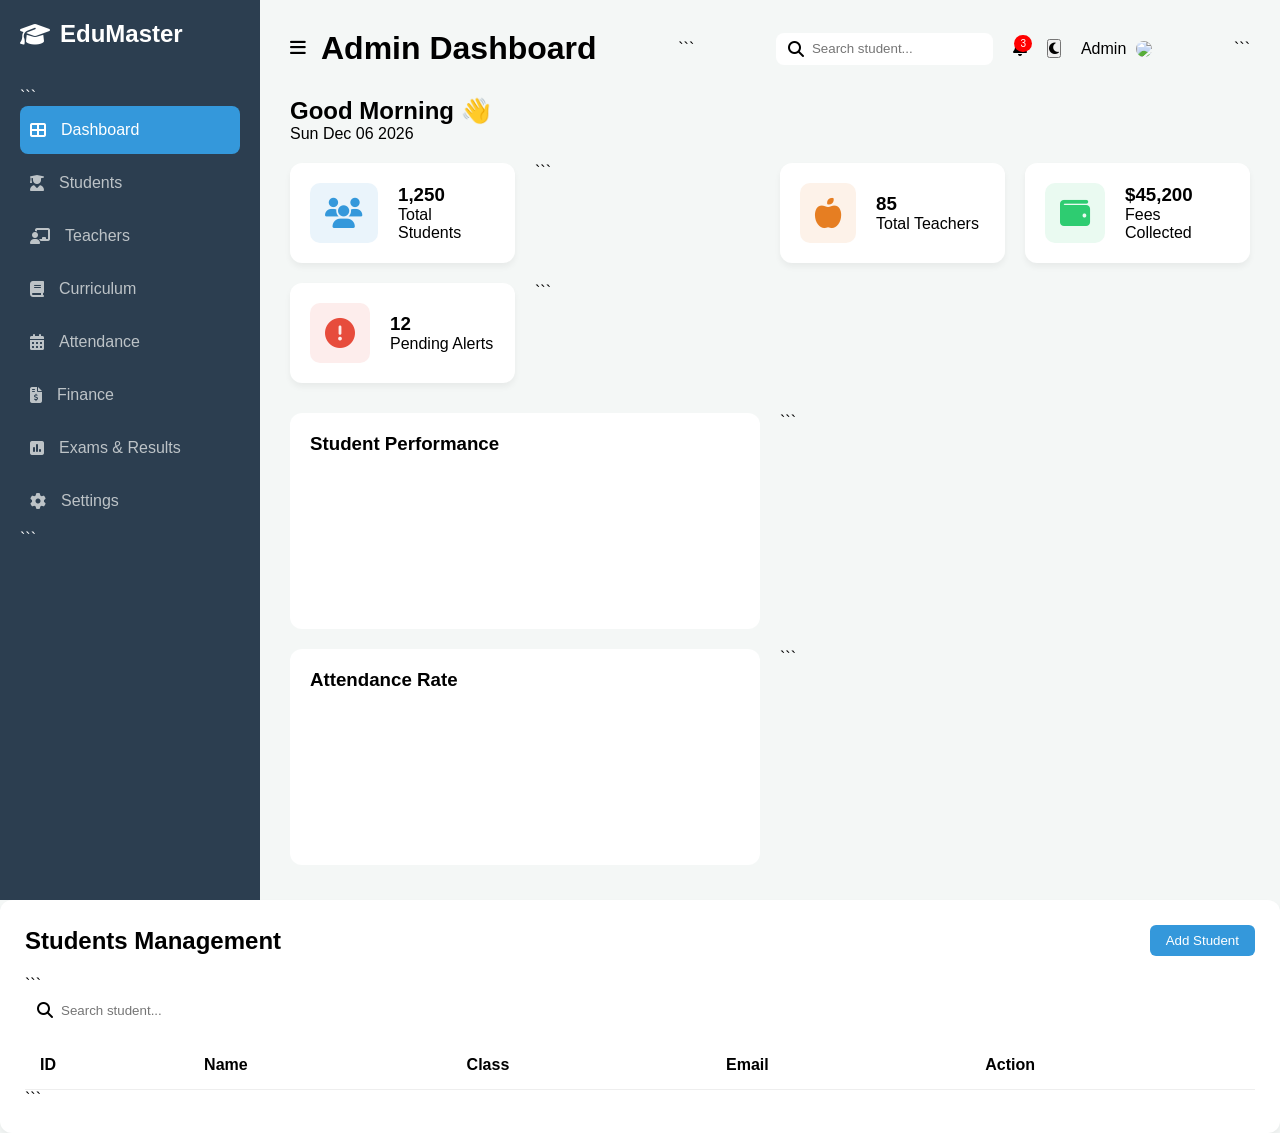
==== INDEX.html @ 6acc80f1 "start" ====
<!doctype html>
<html lang="en">
  <head>
    <meta charset="UTF-8" />
    <meta name="viewport" content="width=device-width, initial-scale=1.0" />
    <title>EduMaster | School Management System</title>
    <link rel="stylesheet" href="style.css" />
    <script src="/script.js" defer></script>
    <link
      rel="stylesheet"
      href="https://cdnjs.cloudflare.com/ajax/libs/font-awesome/6.4.0/css/all.min.css"
    />
  </head>
  <body>
    <!doctype html>

    <html lang="en">
      <head>
        <meta charset="UTF-8" />
        <meta name="viewport" content="width=device-width, initial-scale=1.0" />
        <title>EduMaster | School Management System</title>
        <link rel="stylesheet" href="style.css" />
        <link
          rel="stylesheet"
          href="https://cdnjs.cloudflare.com/ajax/libs/font-awesome/6.4.0/css/all.min.css"
        />
      </head>

      <body>
        <div class="container">
          <nav class="sidebar" id="sidebar">
            <div class="logo">
              <i class="fas fa-graduation-cap"></i>
              <span>EduMaster</span>
            </div>

            ```
            <ul>
              <li class="active">
                <a href="#"><i class="fas fa-th-large"></i> Dashboard</a>
              </li>
              <li>
                <a href="#"><i class="fas fa-user-graduate"></i> Students</a>
              </li>
              <li>
                <a href="#"
                  ><i class="fas fa-chalkboard-teacher"></i> Teachers</a
                >
              </li>
              <li>
                <a href="#"><i class="fas fa-book"></i> Curriculum</a>
              </li>
              <li>
                <a href="#"><i class="fas fa-calendar-alt"></i> Attendance</a>
              </li>
              <li>
                <a href="#"
                  ><i class="fas fa-file-invoice-dollar"></i> Finance</a
                >
              </li>
              <li>
                <a href="#"><i class="fas fa-poll"></i> Exams & Results</a>
              </li>
              <li>
                <a href="#"><i class="fas fa-cog"></i> Settings</a>
              </li>
            </ul>
            ```
          </nav>

          <main class="main-content">
            <header>
              <div class="header-left">
                <button id="menuToggle"><i class="fas fa-bars"></i></button>
                <h1>Admin Dashboard</h1>
              </div>

              ```
              <div class="header-right">
                <div class="search-box">
                  <i class="fas fa-search"></i>
                  <input type="text" placeholder="Search student..." />
                </div>

                <div class="notification">
                  <i class="fas fa-bell"></i>
                  <span class="badge">3</span>
                </div>

                <button id="darkToggle"><i class="fas fa-moon"></i></button>

                <div class="user-profile">
                  <span>Admin</span>
                  <img src="https://via.placeholder.com/40" />
                </div>
              </div>
              ```
            </header>

            <section class="welcome">
              <h2 id="greeting">Good Morning 👋</h2>
              <p id="todayDate"></p>
            </section>

            <section class="stats-grid">
              <div class="card">
                <i class="fas fa-users blue"></i>
                <div>
                  <h3>1,250</h3>
                  <p>Total Students</p>
                </div>
              </div>

              ```
              <div class="card">
                <i class="fas fa-apple-alt orange"></i>
                <div>
                  <h3>85</h3>
                  <p>Total Teachers</p>
                </div>
              </div>

              <div class="card">
                <i class="fas fa-wallet green"></i>
                <div>
                  <h3>$45,200</h3>
                  <p>Fees Collected</p>
                </div>
              </div>

              <div class="card">
                <i class="fas fa-exclamation-circle red"></i>
                <div>
                  <h3>12</h3>
                  <p>Pending Alerts</p>
                </div>
              </div>
              ```
            </section>

            <section class="charts">
              <div class="chart-card">
                <h3>Student Performance</h3>
                <canvas id="performanceChart"></canvas>
              </div>

              ```
              <div class="chart-card">
                <h3>Attendance Rate</h3>
                <canvas id="attendanceChart"></canvas>
              </div>
              ```
            </section>
          </main>
        </div>
        <section class="content-card">
          <div class="card-header">
            <h2>Students Management</h2>
            <button class="btn-primary" onclick="openStudentForm()">
              Add Student
            </button>
          </div>

          ```
          <div class="search-box" style="margin-bottom: 15px">
            <i class="fas fa-search"></i>
            <input
              type="text"
              id="studentSearch"
              placeholder="Search student..."
              onkeyup="searchStudents()"
            />
          </div>

          <table>
            <thead>
              <tr>
                <th>ID</th>
                <th>Name</th>
                <th>Class</th>
                <th>Email</th>
                <th>Action</th>
              </tr>
            </thead>
            <tbody id="studentTable"></tbody>
          </table>
          ```
        </section>

        <!-- Student Modal -->

        <div class="modal" id="studentModal">
          <div class="modal-content">
            <h3>Add Student</h3>

            ```
            <input type="text" id="studentName" placeholder="Full Name" />
            <input type="text" id="studentClass" placeholder="Class" />
            <input type="email" id="studentEmail" placeholder="Email" />

            <button class="btn-primary" onclick="saveStudent()">Save</button>
            <button onclick="closeStudentForm()">Cancel</button>
          </div>
          ```
        </div>

        <script src="https://cdn.jsdelivr.net/npm/chart.js"></script>

        <script src="script.js"></script>
      </body>
    </html>
  </body>
</html>
---- style.css ----
:root {
  --primary: #2c3e50;
  --accent: #3498db;
  --bg-light: #f4f7f6;
  --white: #ffffff;
  --text-dark: #333;
  --success: #2ecc71;
  --warning: #f1c40f;
}

* {
  margin: 0;
  padding: 0;
  box-sizing: border-box;
  font-family: "Segoe UI", Tahoma, Geneva, Verdana, sans-serif;
}

body {
  background-color: var(--bg-light);
}

.container {
  display: grid;
  grid-template-columns: 260px 1fr;
  min-height: 100vh;
}

/* Sidebar Styling */
.sidebar {
  background-color: var(--primary);
  color: var(--white);
  padding: 20px;
}

.logo {
  font-size: 24px;
  font-weight: bold;
  display: flex;
  align-items: center;
  gap: 10px;
  margin-bottom: 40px;
}

.sidebar ul {
  list-style: none;
}

.sidebar ul li {
  padding: 15px 10px;
  border-radius: 8px;
  margin-bottom: 5px;
  transition: 0.3s;
}

.sidebar ul li a {
  color: #bdc3c7;
  text-decoration: none;
  display: flex;
  align-items: center;
  gap: 15px;
}

.sidebar ul li:hover,
.sidebar ul li.active {
  background-color: var(--accent);
}

.sidebar ul li:hover a,
.sidebar ul li.active a {
  color: white;
}

/* Main Content Styling */
.main-content {
  padding: 30px;
}

header {
  display: flex;
  justify-content: space-between;
  align-items: center;
  margin-bottom: 30px;
}

.user-profile {
  display: flex;
  align-items: center;
  gap: 10px;
}

.user-profile img {
  border-radius: 50%;
}

/* Stats Cards */
.stats-grid {
  display: grid;
  grid-template-columns: repeat(auto-fit, minmax(200px, 1fr));
  gap: 20px;
  margin-bottom: 30px;
}

.card {
  background: var(--white);
  padding: 20px;
  border-radius: 12px;
  display: flex;
  align-items: center;
  gap: 20px;
  box-shadow: 0 4px 6px rgba(0, 0, 0, 0.05);
}

.card i {
  font-size: 30px;
  padding: 15px;
  border-radius: 10px;
}

.blue {
  color: #3498db;
  background: #eaf4fb;
}
.orange {
  color: #e67e22;
  background: #fdf2e9;
}
.green {
  color: #2ecc71;
  background: #eafaf1;
}
.red {
  color: #e74c3c;
  background: #fdedec;
}

/* Table Styling */
.content-card {
  background: var(--white);
  padding: 25px;
  border-radius: 12px;
  box-shadow: 0 4px 6px rgba(0, 0, 0, 0.05);
}

.card-header {
  display: flex;
  justify-content: space-between;
  align-items: center;
  margin-bottom: 20px;
}

table {
  width: 100%;
  border-collapse: collapse;
}

table th,
table td {
  padding: 15px;
  text-align: left;
  border-bottom: 1px solid #eee;
}

.status {
  padding: 5px 12px;
  border-radius: 20px;
  font-size: 12px;
}

.active {
  background: #eafaf1;
  color: #2ecc71;
}
.pending {
  background: #fef9e7;
  color: #f1c40f;
}

.btn-primary {
  background: var(--accent);
  color: white;
  border: none;
  padding: 8px 16px;
  border-radius: 6px;
  cursor: pointer;
}
.header-left {
  display: flex;
  align-items: center;
  gap: 15px;
}

.header-right {
  display: flex;
  align-items: center;
  gap: 20px;
}

.search-box {
  background: white;
  padding: 8px 12px;
  border-radius: 8px;
  display: flex;
  align-items: center;
  gap: 8px;
}

.search-box input {
  border: none;
  outline: none;
}

.notification {
  position: relative;
  cursor: pointer;
}

.badge {
  position: absolute;
  top: -5px;
  right: -5px;
  background: red;
  color: white;
  font-size: 10px;
  padding: 3px 6px;
  border-radius: 50%;
}

.welcome {
  margin-bottom: 20px;
}

.charts {
  display: grid;
  grid-template-columns: 1fr 1fr;
  gap: 20px;
}

.chart-card {
  background: white;
  padding: 20px;
  border-radius: 12px;
}

.dark {
  background: #1e1e1e;
  color: white;
}

.dark .card,
.dark .chart-card,
.dark .search-box {
  background: #2a2a2a;
  color: white;
}

#menuToggle {
  background: none;
  border: none;
  font-size: 18px;
  cursor: pointer;
}

.sidebar.collapsed {
  width: 80px;
}

.sidebar.collapsed span {
  display: none;
}
.modal {
  position: fixed;
  top: 0;
  left: 0;
  width: 100%;
  height: 100%;
  background: rgba(0, 0, 0, 0.5);
  display: none;
  justify-content: center;
  align-items: center;
}

.modal-content {
  background: white;
  padding: 20px;
  border-radius: 10px;
  width: 300px;
  display: flex;
  flex-direction: column;
  gap: 10px;
}

.modal-content input {
  padding: 10px;
  border: 1px solid #ddd;
  border-radius: 6px;
}
---- style.css ----
:root {
  --primary: #2c3e50;
  --accent: #3498db;
  --bg-light: #f4f7f6;
  --white: #ffffff;
  --text-dark: #333;
  --success: #2ecc71;
  --warning: #f1c40f;
}

* {
  margin: 0;
  padding: 0;
  box-sizing: border-box;
  font-family: "Segoe UI", Tahoma, Geneva, Verdana, sans-serif;
}

body {
  background-color: var(--bg-light);
}

.container {
  display: grid;
  grid-template-columns: 260px 1fr;
  min-height: 100vh;
}

/* Sidebar Styling */
.sidebar {
  background-color: var(--primary);
  color: var(--white);
  padding: 20px;
}

.logo {
  font-size: 24px;
  font-weight: bold;
  display: flex;
  align-items: center;
  gap: 10px;
  margin-bottom: 40px;
}

.sidebar ul {
  list-style: none;
}

.sidebar ul li {
  padding: 15px 10px;
  border-radius: 8px;
  margin-bottom: 5px;
  transition: 0.3s;
}

.sidebar ul li a {
  color: #bdc3c7;
  text-decoration: none;
  display: flex;
  align-items: center;
  gap: 15px;
}

.sidebar ul li:hover,
.sidebar ul li.active {
  background-color: var(--accent);
}

.sidebar ul li:hover a,
.sidebar ul li.active a {
  color: white;
}

/* Main Content Styling */
.main-content {
  padding: 30px;
}

header {
  display: flex;
  justify-content: space-between;
  align-items: center;
  margin-bottom: 30px;
}

.user-profile {
  display: flex;
  align-items: center;
  gap: 10px;
}

.user-profile img {
  border-radius: 50%;
}

/* Stats Cards */
.stats-grid {
  display: grid;
  grid-template-columns: repeat(auto-fit, minmax(200px, 1fr));
  gap: 20px;
  margin-bottom: 30px;
}

.card {
  background: var(--white);
  padding: 20px;
  border-radius: 12px;
  display: flex;
  align-items: center;
  gap: 20px;
  box-shadow: 0 4px 6px rgba(0, 0, 0, 0.05);
}

.card i {
  font-size: 30px;
  padding: 15px;
  border-radius: 10px;
}

.blue {
  color: #3498db;
  background: #eaf4fb;
}
.orange {
  color: #e67e22;
  background: #fdf2e9;
}
.green {
  color: #2ecc71;
  background: #eafaf1;
}
.red {
  color: #e74c3c;
  background: #fdedec;
}

/* Table Styling */
.content-card {
  background: var(--white);
  padding: 25px;
  border-radius: 12px;
  box-shadow: 0 4px 6px rgba(0, 0, 0, 0.05);
}

.card-header {
  display: flex;
  justify-content: space-between;
  align-items: center;
  margin-bottom: 20px;
}

table {
  width: 100%;
  border-collapse: collapse;
}

table th,
table td {
  padding: 15px;
  text-align: left;
  border-bottom: 1px solid #eee;
}

.status {
  padding: 5px 12px;
  border-radius: 20px;
  font-size: 12px;
}

.active {
  background: #eafaf1;
  color: #2ecc71;
}
.pending {
  background: #fef9e7;
  color: #f1c40f;
}

.btn-primary {
  background: var(--accent);
  color: white;
  border: none;
  padding: 8px 16px;
  border-radius: 6px;
  cursor: pointer;
}
.header-left {
  display: flex;
  align-items: center;
  gap: 15px;
}

.header-right {
  display: flex;
  align-items: center;
  gap: 20px;
}

.search-box {
  background: white;
  padding: 8px 12px;
  border-radius: 8px;
  display: flex;
  align-items: center;
  gap: 8px;
}

.search-box input {
  border: none;
  outline: none;
}

.notification {
  position: relative;
  cursor: pointer;
}

.badge {
  position: absolute;
  top: -5px;
  right: -5px;
  background: red;
  color: white;
  font-size: 10px;
  padding: 3px 6px;
  border-radius: 50%;
}

.welcome {
  margin-bottom: 20px;
}

.charts {
  display: grid;
  grid-template-columns: 1fr 1fr;
  gap: 20px;
}

.chart-card {
  background: white;
  padding: 20px;
  border-radius: 12px;
}

.dark {
  background: #1e1e1e;
  color: white;
}

.dark .card,
.dark .chart-card,
.dark .search-box {
  background: #2a2a2a;
  color: white;
}

#menuToggle {
  background: none;
  border: none;
  font-size: 18px;
  cursor: pointer;
}

.sidebar.collapsed {
  width: 80px;
}

.sidebar.collapsed span {
  display: none;
}
.modal {
  position: fixed;
  top: 0;
  left: 0;
  width: 100%;
  height: 100%;
  background: rgba(0, 0, 0, 0.5);
  display: none;
  justify-content: center;
  align-items: center;
}

.modal-content {
  background: white;
  padding: 20px;
  border-radius: 10px;
  width: 300px;
  display: flex;
  flex-direction: column;
  gap: 10px;
}

.modal-content input {
  padding: 10px;
  border: 1px solid #ddd;
  border-radius: 6px;
}
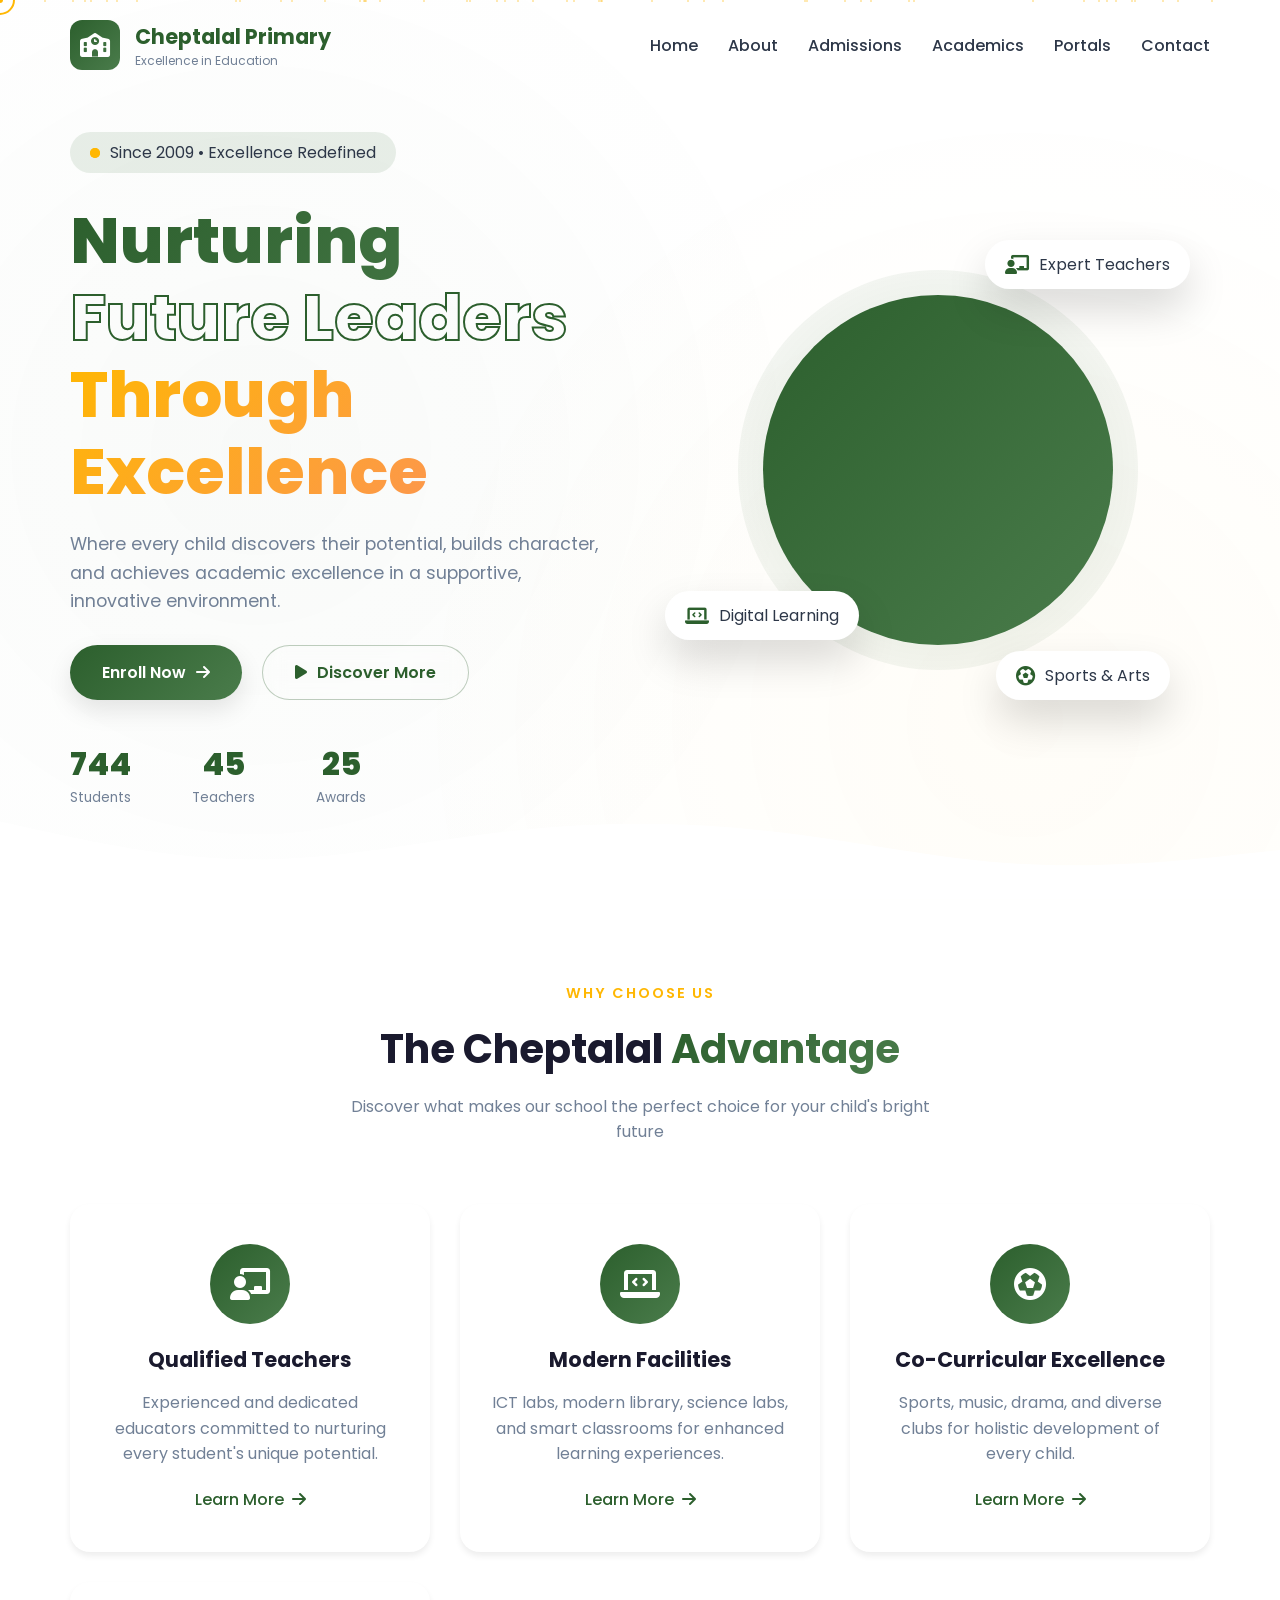
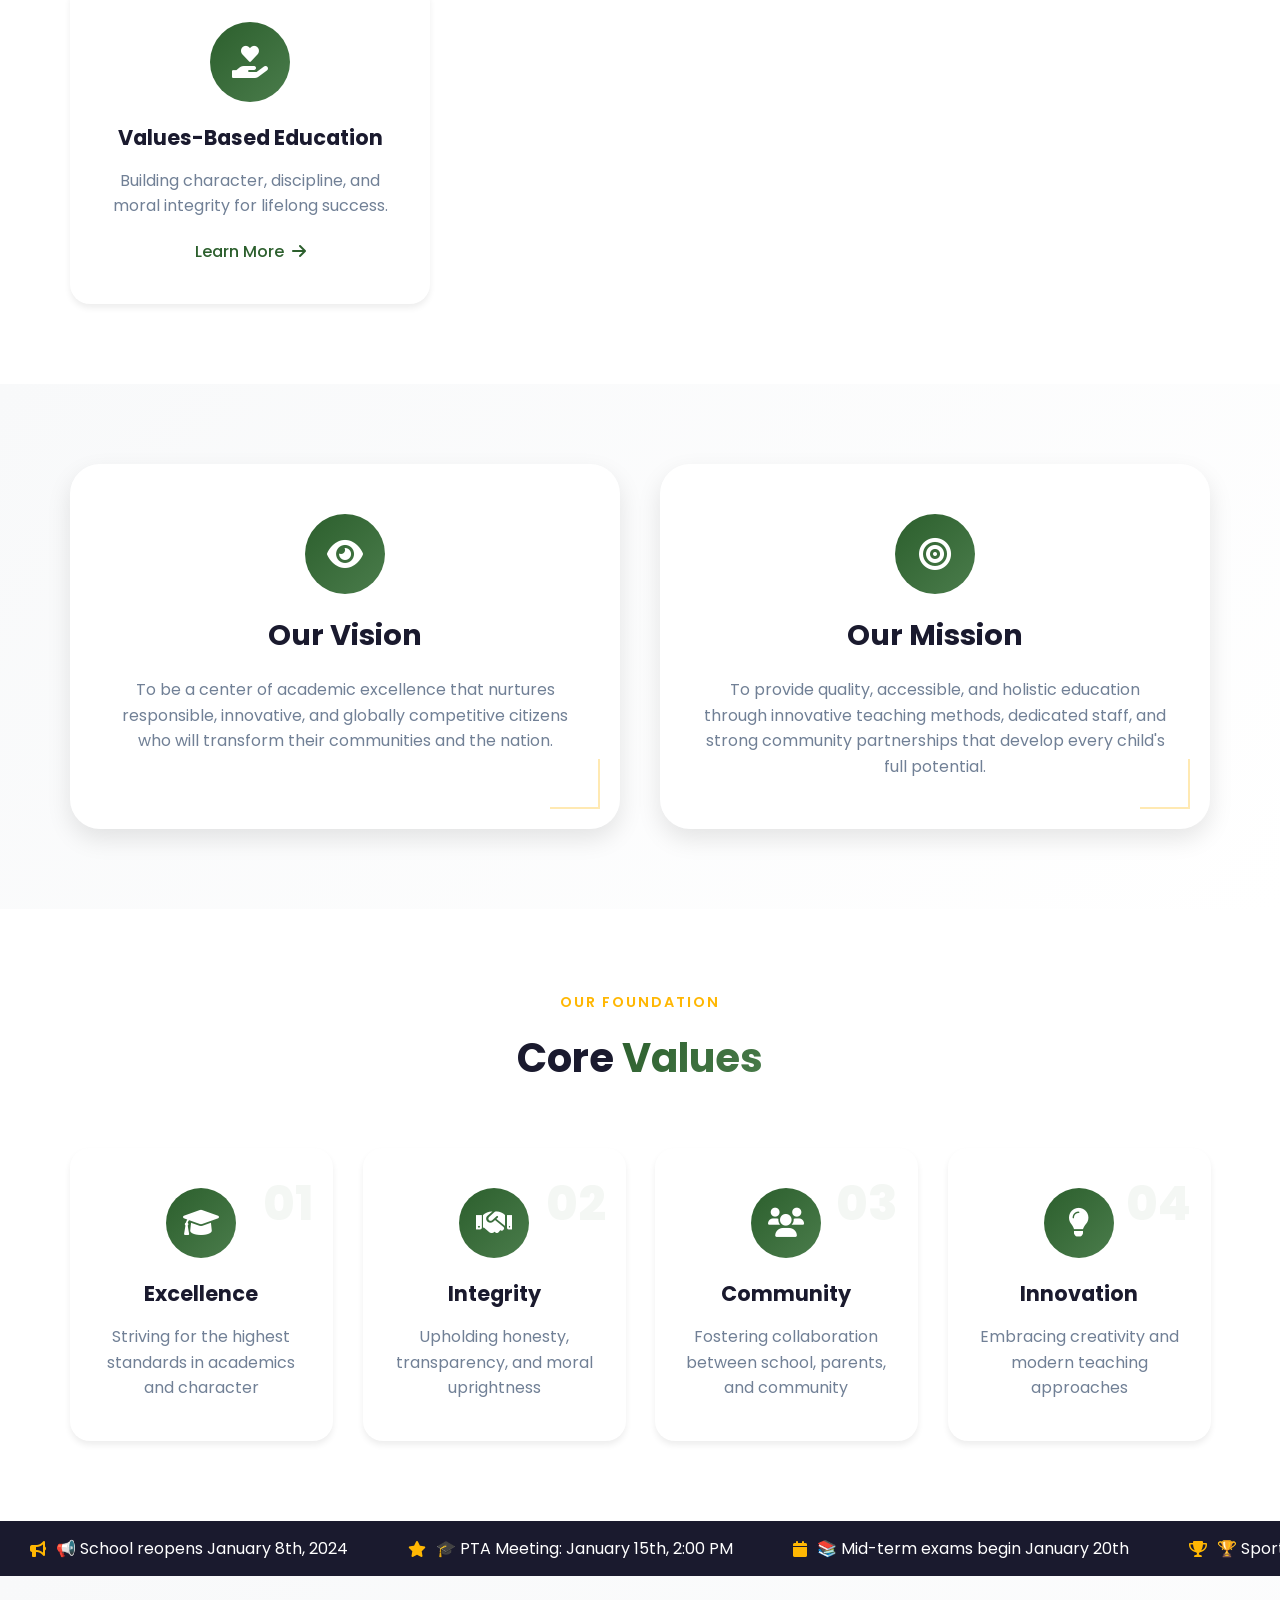
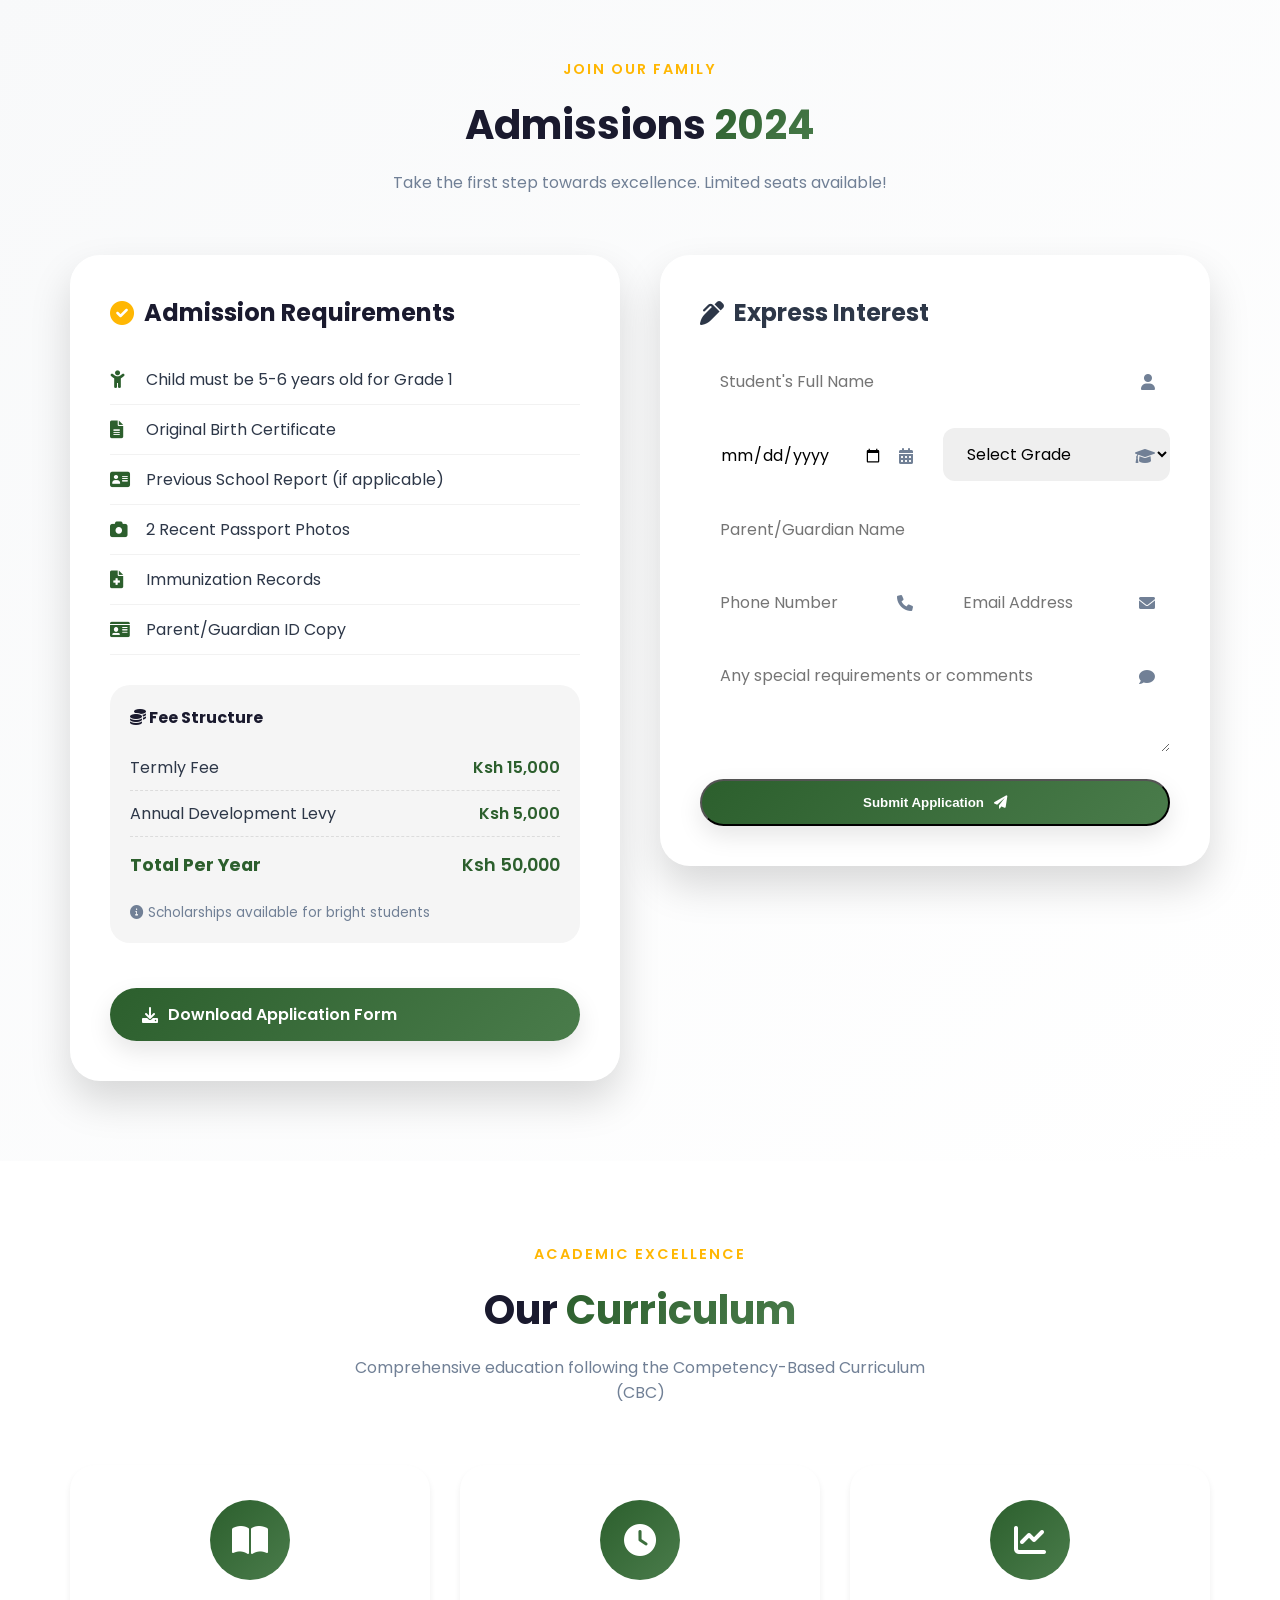
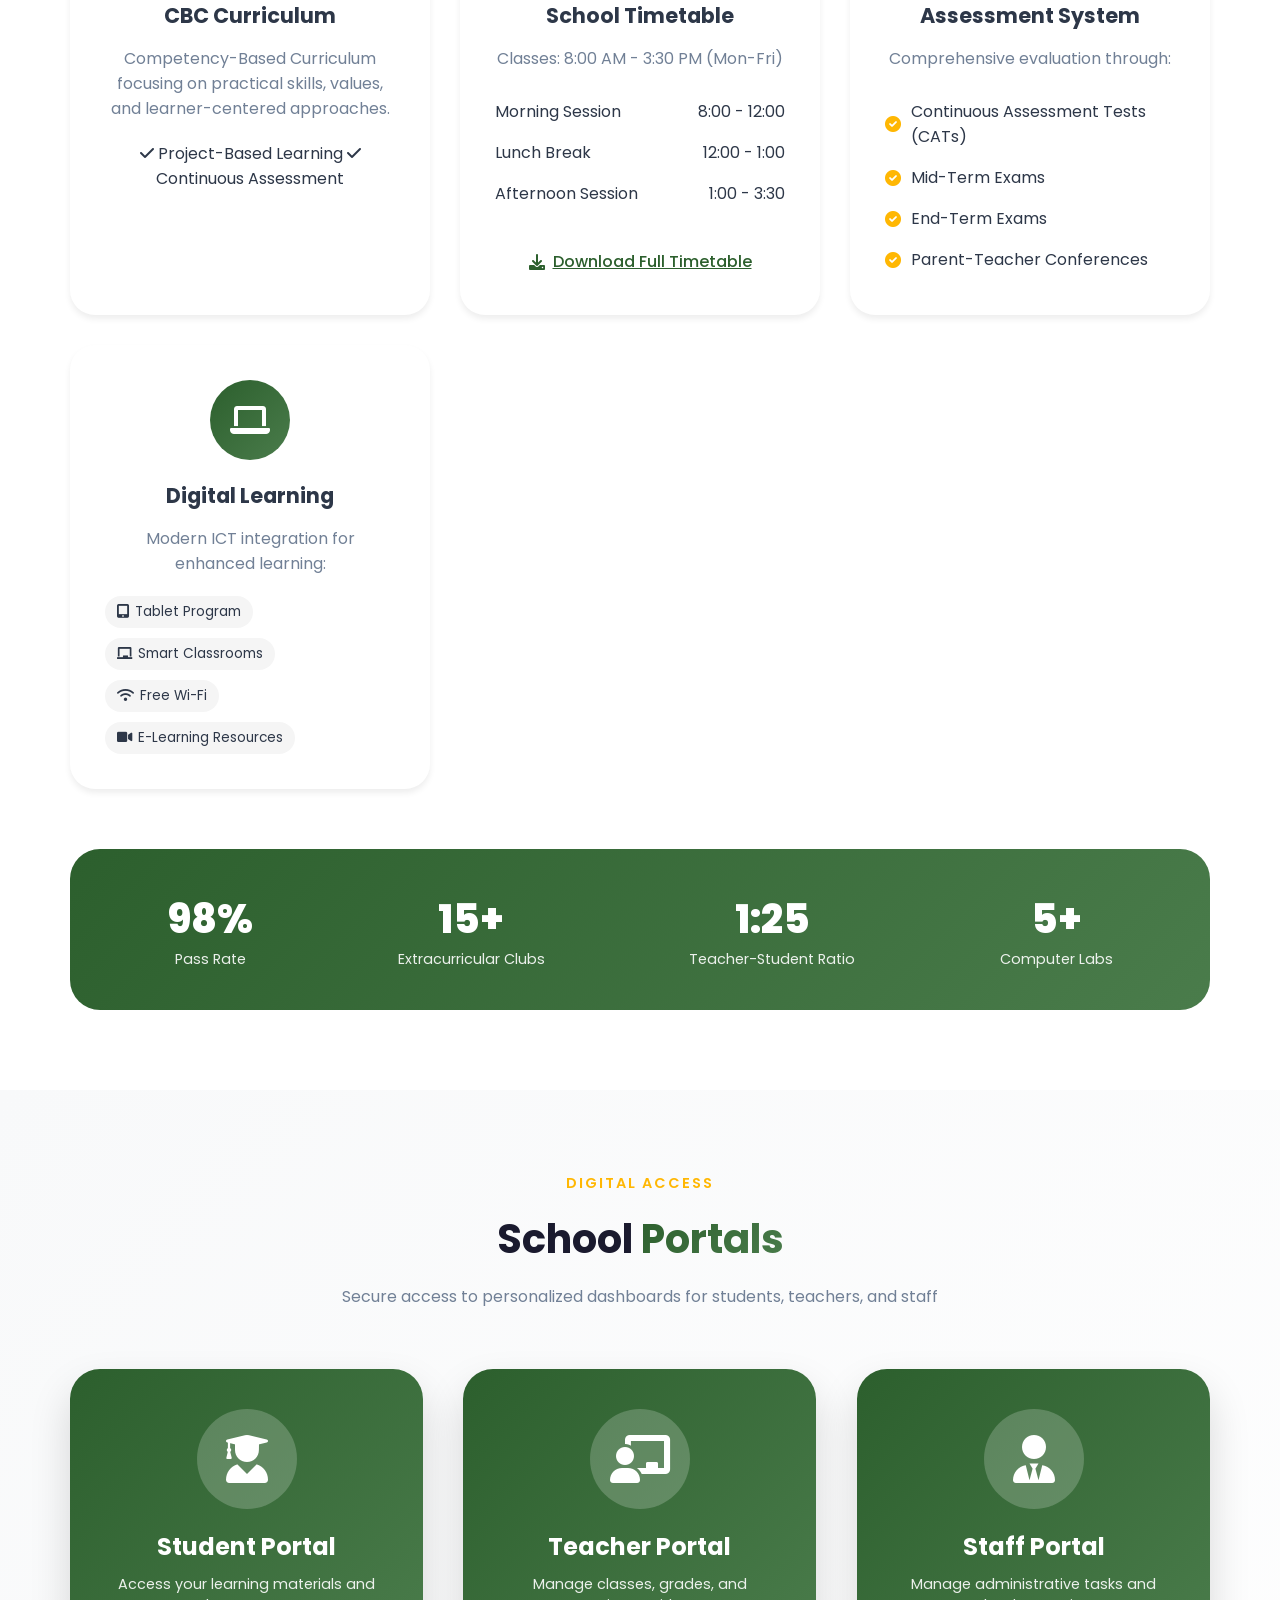
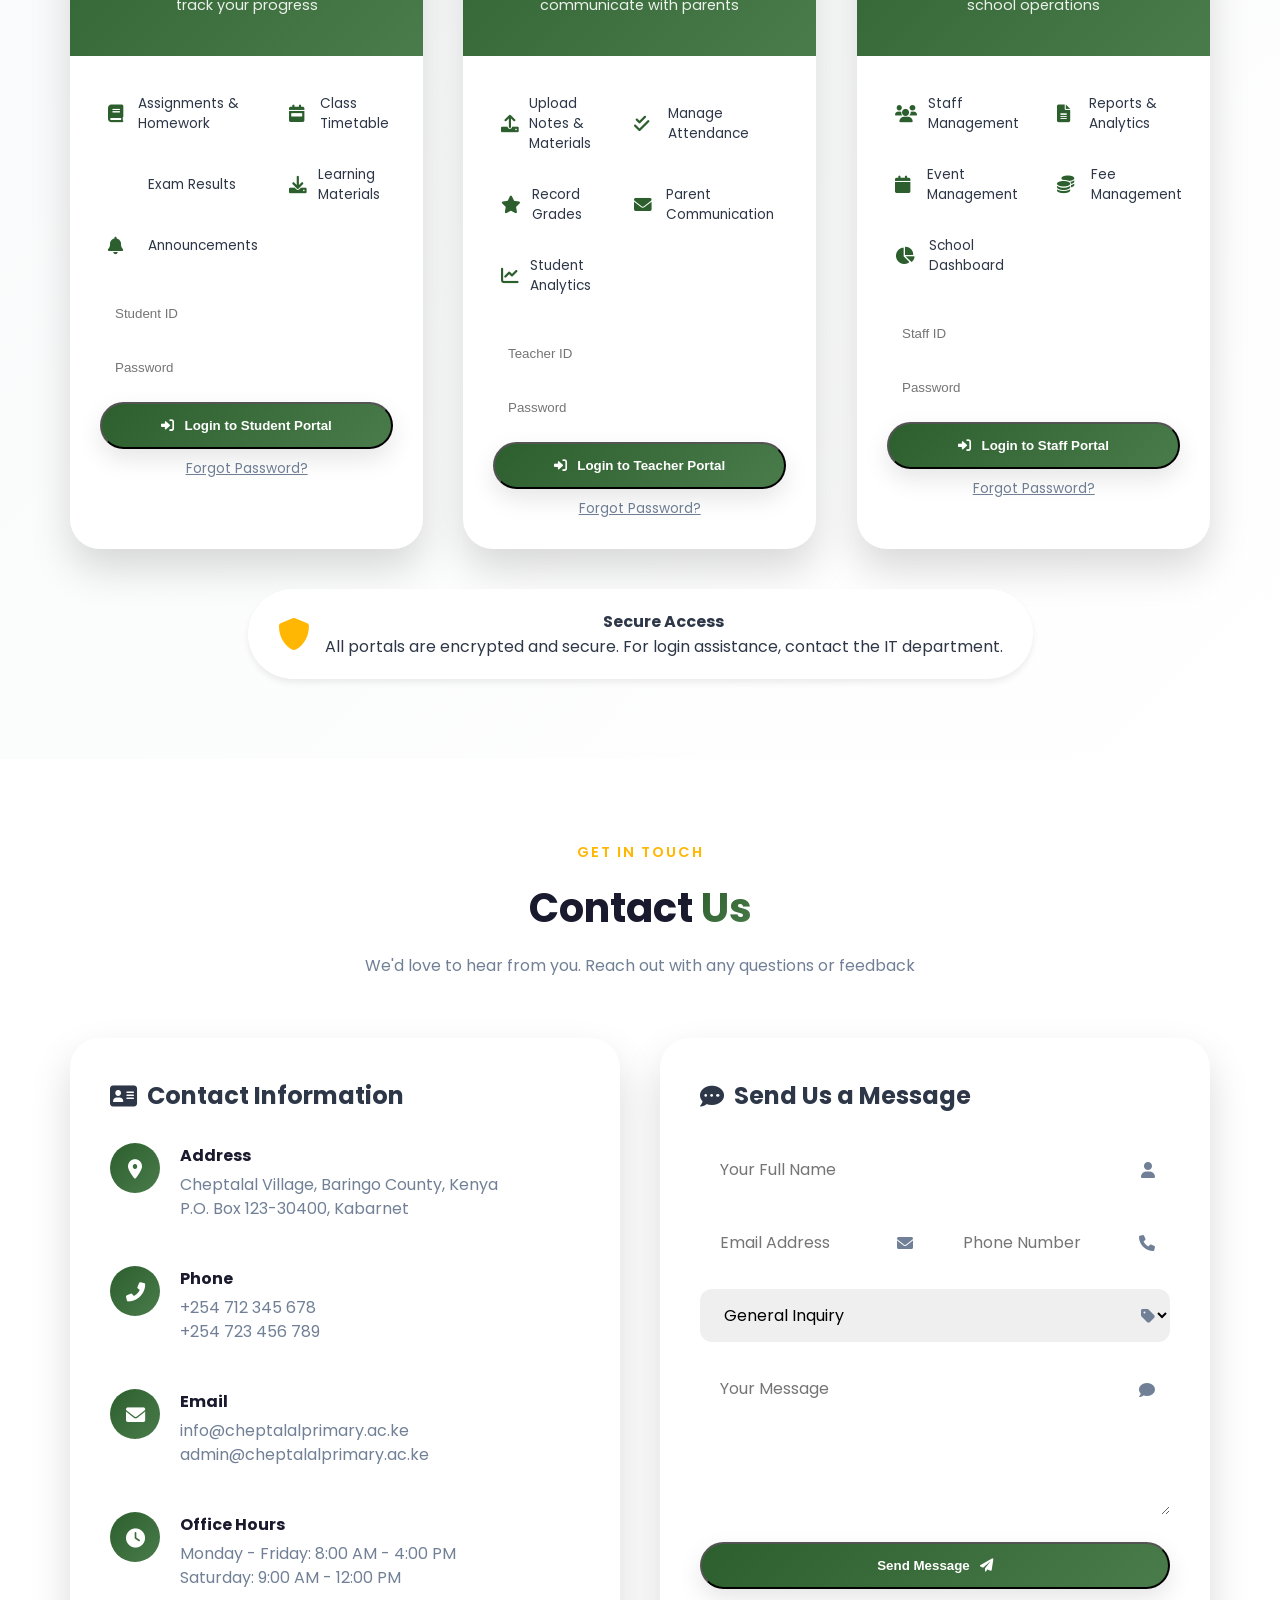
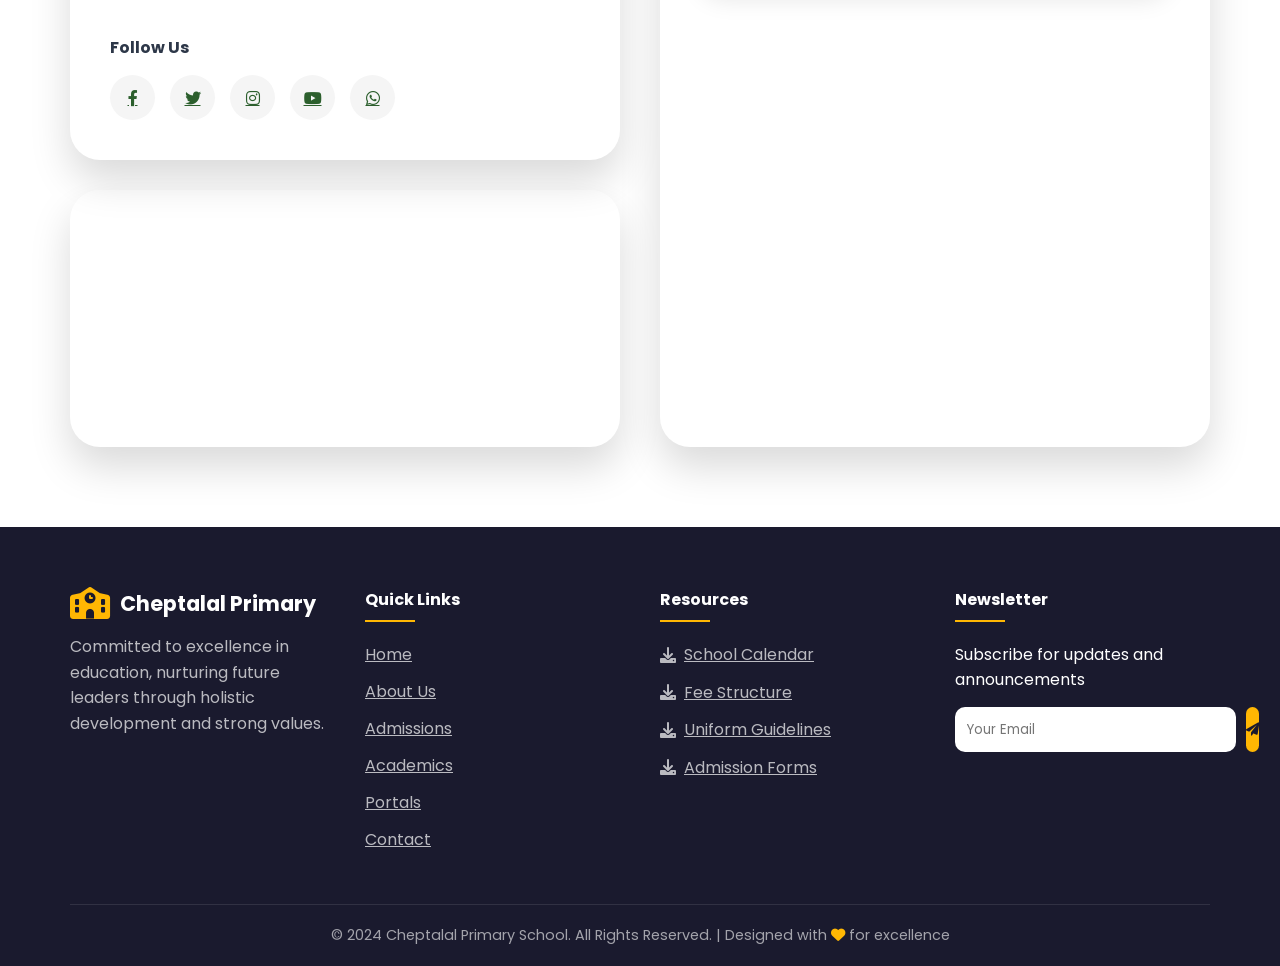
==== commit e3b9b647: "Animations and scrolling effects" ====
--- a/INDEX.html
+++ b/INDEX.html
@@ -2,212 +2,1178 @@
 <html lang="en">
   <head>
     <meta charset="UTF-8" />
-    <meta name="viewport" content="width=device-width, initial-scale=1.0" />
-    <title>EduMaster | School Management System</title>
-    <link rel="stylesheet" href="style.css" />
-    <script src="/script.js" defer></script>
+    <meta
+      name="viewport"
+      content="width=device-width, initial-scale=1.0, user-scalable=yes"
+    />
+    <meta
+      name="description"
+      content="Cheptalal Primary School - Excellence in Education, Nurturing Future Leaders"
+    />
+    <meta
+      name="keywords"
+      content="Cheptalal Primary School, Kenyan School, Education, Primary School"/>
+    <meta name="author" content="Cheptalal Primary School" />
+    <title>Cheptalal Primary School | Excellence in Education</title>
+
+    <!-- Google Fonts -->
+    <link
+      href="https://fonts.googleapis.com/css2?family=Poppins:wght@300;400;500;600;700;800;900&display=swap"
+      rel="stylesheet"
+    />
+
+    <!-- Font Awesome 6 -->
     <link
       rel="stylesheet"
-      href="https://cdnjs.cloudflare.com/ajax/libs/font-awesome/6.4.0/css/all.min.css"
+      href="https://cdnjs.cloudflare.com/ajax/libs/font-awesome/6.0.0/css/all.min.css"
     />
+
+    <!-- AOS Animation Library -->
+    <link href="https://unpkg.com/aos@2.3.1/dist/aos.css" rel="stylesheet" />
+
+    <!-- Main Stylesheet -->
+    <link rel="stylesheet" href="style.css" />
   </head>
   <body>
-    <!doctype html>
-
-    <html lang="en">
-      <head>
-        <meta charset="UTF-8" />
-        <meta name="viewport" content="width=device-width, initial-scale=1.0" />
-        <title>EduMaster | School Management System</title>
-        <link rel="stylesheet" href="style.css" />
-        <link
-          rel="stylesheet"
-          href="https://cdnjs.cloudflare.com/ajax/libs/font-awesome/6.4.0/css/all.min.css"
-        />
-      </head>
-
-      <body>
-        <div class="container">
-          <nav class="sidebar" id="sidebar">
-            <div class="logo">
-              <i class="fas fa-graduation-cap"></i>
-              <span>EduMaster</span>
-            </div>
-
-            ```
+    <!-- Animated Background -->
+    <div class="animated-bg">
+      <div class="gradient-bg"></div>
+      <div class="particles" id="particles"></div>
+    </div>
+
+    <!-- Custom Cursor -->
+    <div class="custom-cursor"></div>
+    <div class="cursor-dot"></div>
+
+    <!-- Preloader -->
+    <div class="preloader">
+      <div class="preloader-content">
+        <div class="preloader-ring"></div>
+        <div class="preloader-text">Cheptalal</div>
+        <div class="preloader-dots">
+          <span></span><span></span><span></span>
+        </div>
+      </div>
+    </div>
+
+    <!-- Header -->
+    <header class="header">
+      <div class="container">
+        <nav class="navbar">
+          <div class="logo" data-aos="fade-right">
+            <div class="logo-3d">
+              <div class="logo-front">
+                <i class="fas fa-school"></i>
+              </div>
+              <div class="logo-back">
+                <i class="fas fa-graduation-cap"></i>
+              </div>
+            </div>
+            <div class="logo-text">
+              <h1>Cheptalal Primary</h1>
+              <p>Excellence in Education</p>
+            </div>
+          </div>
+          <div class="menu-toggle" id="menuToggle">
+            <i class="fas fa-bars"></i>
+          </div>
+          <ul class="nav-menu" id="navMenu">
+            <li><a href="#home" class="nav-link">Home</a></li>
+            <li><a href="#about" class="nav-link">About</a></li>
+            <li><a href="#admissions" class="nav-link">Admissions</a></li>
+            <li><a href="#academics" class="nav-link">Academics</a></li>
+            <li><a href="#portals" class="nav-link">Portals</a></li>
+            <li><a href="#contact" class="nav-link">Contact</a></li>
+          </ul>
+        </nav>
+      </div>
+    </header>
+
+    <!-- Hero Section - Stunning Landing -->
+    <section id="home" class="hero">
+      <div class="container">
+        <div class="hero-wrapper">
+          <div class="hero-content" data-aos="fade-up" data-aos-duration="1000">
+            <div class="hero-badge">
+              <span class="badge-pulse"></span>
+              <span>Since 2009 • Excellence Redefined</span>
+            </div>
+            <h1 class="hero-title">
+              <span class="title-gradient">Nurturing</span>
+              <span class="title-outline">Future Leaders</span>
+              <span class="title-highlight">Through Excellence</span>
+            </h1>
+            <p class="hero-description">
+              Where every child discovers their potential, builds character, and
+              achieves academic excellence in a supportive, innovative
+              environment.
+            </p>
+            <div class="hero-buttons">
+              <a href="#admissions" class="btn btn-primary btn-glow">
+                <span>Enroll Now</span>
+                <i class="fas fa-arrow-right"></i>
+              </a>
+              <a href="#about" class="btn btn-outline-glass">
+                <i class="fas fa-play"></i>
+                <span>Discover More</span>
+              </a>
+            </div>
+            <div class="hero-stats">
+              <div class="stat-item">
+                <div class="stat-number" data-target="1200">0</div>
+                <div class="stat-label">Students</div>
+              </div>
+              <div class="stat-divider"></div>
+              <div class="stat-item">
+                <div class="stat-number" data-target="45">0</div>
+                <div class="stat-label">Teachers</div>
+              </div>
+              <div class="stat-divider"></div>
+              <div class="stat-item">
+                <div class="stat-number" data-target="25">0</div>
+                <div class="stat-label">Awards</div>
+              </div>
+            </div>
+          </div>
+          <div
+            class="hero-visual"
+            data-aos="fade-left"
+            data-aos-duration="1000"
+          >
+            <div class="floating-card card-1">
+              <i class="fas fa-chalkboard-user"></i>
+              <span>Expert Teachers</span>
+            </div>
+            <div class="floating-card card-2">
+              <i class="fas fa-laptop-code"></i>
+              <span>Digital Learning</span>
+            </div>
+            <div class="floating-card card-3">
+              <i class="fas fa-futbol"></i>
+              <span>Sports & Arts</span>
+            </div>
+            <div class="hero-image-container">
+              <div class="hero-image-glow"></div>
+              <div class="hero-image">
+                <img
+                  src="https://via.placeholder.com/500x500/2c5f2d/ffffff?text=Students+Learning"
+                  alt="Students"
+                />
+              </div>
+            </div>
+          </div>
+        </div>
+      </div>
+      <div class="hero-wave-bottom">
+        <svg
+          viewBox="0 0 1440 120"
+          fill="none"
+          xmlns="http://www.w3.org/2000/svg"
+        >
+          <path
+            d="M0,32L48,42.7C96,53,192,75,288,74.7C384,75,480,53,576,42.7C672,32,768,32,864,42.7C960,53,1056,75,1152,80C1248,85,1344,75,1392,69.3L1440,64L1440,120L1392,120C1344,120,1248,120,1152,120C1056,120,960,120,864,120C768,120,672,120,576,120C480,120,384,120,288,120C192,120,96,120,48,120L0,120Z"
+            fill="white"
+          />
+        </svg>
+      </div>
+    </section>
+
+    <!-- Features Section - Modern Cards -->
+    <section class="features-section">
+      <div class="container">
+        <div class="section-header" data-aos="fade-up">
+          <span class="section-subtitle">Why Choose Us</span>
+          <h2 class="section-title">
+            The Cheptalal <span class="gradient-text">Advantage</span>
+          </h2>
+          <p class="section-description">
+            Discover what makes our school the perfect choice for your child's
+            bright future
+          </p>
+        </div>
+        <div class="features-grid">
+          <div class="feature-card" data-aos="fade-up" data-aos-delay="0">
+            <div class="feature-icon-wrapper">
+              <div class="feature-icon-bg"></div>
+              <div class="feature-icon">
+                <i class="fas fa-chalkboard-user"></i>
+              </div>
+            </div>
+            <h3>Qualified Teachers</h3>
+            <p>
+              Experienced and dedicated educators committed to nurturing every
+              student's unique potential.
+            </p>
+            <div class="feature-link">
+              <span>Learn More</span>
+              <i class="fas fa-arrow-right"></i>
+            </div>
+          </div>
+          <div class="feature-card" data-aos="fade-up" data-aos-delay="100">
+            <div class="feature-icon-wrapper">
+              <div class="feature-icon-bg"></div>
+              <div class="feature-icon">
+                <i class="fas fa-laptop-code"></i>
+              </div>
+            </div>
+            <h3>Modern Facilities</h3>
+            <p>
+              ICT labs, modern library, science labs, and smart classrooms for
+              enhanced learning experiences.
+            </p>
+            <div class="feature-link">
+              <span>Learn More</span>
+              <i class="fas fa-arrow-right"></i>
+            </div>
+          </div>
+          <div class="feature-card" data-aos="fade-up" data-aos-delay="200">
+            <div class="feature-icon-wrapper">
+              <div class="feature-icon-bg"></div>
+              <div class="feature-icon">
+                <i class="fas fa-futbol"></i>
+              </div>
+            </div>
+            <h3>Co-Curricular Excellence</h3>
+            <p>
+              Sports, music, drama, and diverse clubs for holistic development
+              of every child.
+            </p>
+            <div class="feature-link">
+              <span>Learn More</span>
+              <i class="fas fa-arrow-right"></i>
+            </div>
+          </div>
+          <div class="feature-card" data-aos="fade-up" data-aos-delay="300">
+            <div class="feature-icon-wrapper">
+              <div class="feature-icon-bg"></div>
+              <div class="feature-icon">
+                <i class="fas fa-hand-holding-heart"></i>
+              </div>
+            </div>
+            <h3>Values-Based Education</h3>
+            <p>
+              Building character, discipline, and moral integrity for lifelong
+              success.
+            </p>
+            <div class="feature-link">
+              <span>Learn More</span>
+              <i class="fas fa-arrow-right"></i>
+            </div>
+          </div>
+        </div>
+      </div>
+    </section>
+
+    <!-- Vision Mission Section -->
+    <section id="about" class="vision-section">
+      <div class="container">
+        <div class="vision-wrapper">
+          <div
+            class="vision-card"
+            data-aos="fade-right"
+            data-aos-duration="800"
+          >
+            <div class="vision-icon">
+              <i class="fas fa-eye"></i>
+            </div>
+            <h3>Our Vision</h3>
+            <p>
+              To be a center of academic excellence that nurtures responsible,
+              innovative, and globally competitive citizens who will transform
+              their communities and the nation.
+            </p>
+            <div class="vision-decoration"></div>
+          </div>
+          <div
+            class="vision-card mission"
+            data-aos="fade-left"
+            data-aos-duration="800"
+          >
+            <div class="vision-icon">
+              <i class="fas fa-bullseye"></i>
+            </div>
+            <h3>Our Mission</h3>
+            <p>
+              To provide quality, accessible, and holistic education through
+              innovative teaching methods, dedicated staff, and strong community
+              partnerships that develop every child's full potential.
+            </p>
+            <div class="vision-decoration"></div>
+          </div>
+        </div>
+      </div>
+    </section>
+
+    <!-- Core Values with Animations -->
+    <section class="values-section">
+      <div class="container">
+        <div class="section-header" data-aos="fade-up">
+          <span class="section-subtitle">Our Foundation</span>
+          <h2 class="section-title">
+            Core <span class="gradient-text">Values</span>
+          </h2>
+        </div>
+        <div class="values-grid">
+          <div class="value-card" data-aos="flip-left" data-aos-delay="0">
+            <div class="value-number">01</div>
+            <div class="value-icon"><i class="fas fa-graduation-cap"></i></div>
+            <h4>Excellence</h4>
+            <p>Striving for the highest standards in academics and character</p>
+          </div>
+          <div class="value-card" data-aos="flip-left" data-aos-delay="100">
+            <div class="value-number">02</div>
+            <div class="value-icon"><i class="fas fa-handshake"></i></div>
+            <h4>Integrity</h4>
+            <p>Upholding honesty, transparency, and moral uprightness</p>
+          </div>
+          <div class="value-card" data-aos="flip-left" data-aos-delay="200">
+            <div class="value-number">03</div>
+            <div class="value-icon"><i class="fas fa-users"></i></div>
+            <h4>Community</h4>
+            <p>
+              Fostering collaboration between school, parents, and community
+            </p>
+          </div>
+          <div class="value-card" data-aos="flip-left" data-aos-delay="300">
+            <div class="value-number">04</div>
+            <div class="value-icon"><i class="fas fa-lightbulb"></i></div>
+            <h4>Innovation</h4>
+            <p>Embracing creativity and modern teaching approaches</p>
+          </div>
+        </div>
+      </div>
+    </section>
+
+    <!-- Announcements Ticker -->
+    <div class="ticker-section">
+      <div class="ticker-wrap">
+        <div class="ticker">
+          <div class="ticker-item">
+            <i class="fas fa-bullhorn"></i>
+            <span>📢 School reopens January 8th, 2024</span>
+          </div>
+          <div class="ticker-item">
+            <i class="fas fa-star"></i>
+            <span>🎓 PTA Meeting: January 15th, 2:00 PM</span>
+          </div>
+          <div class="ticker-item">
+            <i class="fas fa-calendar"></i>
+            <span>📚 Mid-term exams begin January 20th</span>
+          </div>
+          <div class="ticker-item">
+            <i class="fas fa-trophy"></i>
+            <span>🏆 Sports team wins regional championship!</span>
+          </div>
+          <div class="ticker-item">
+            <i class="fas fa-chart-line"></i>
+            <span>📊 2023 KCPE Results: Mean score 385.2</span>
+          </div>
+        </div>
+        <div class="ticker ticker-duplicate">
+          <div class="ticker-item">
+            <i class="fas fa-bullhorn"></i>
+            <span>📢 School reopens January 8th, 2024</span>
+          </div>
+          <div class="ticker-item">
+            <i class="fas fa-star"></i>
+            <span>🎓 PTA Meeting: January 15th, 2:00 PM</span>
+          </div>
+          <div class="ticker-item">
+            <i class="fas fa-calendar"></i>
+            <span>📚 Mid-term exams begin January 20th</span>
+          </div>
+          <div class="ticker-item">
+            <i class="fas fa-trophy"></i>
+            <span>🏆 Sports team wins regional championship!</span>
+          </div>
+          <div class="ticker-item">
+            <i class="fas fa-chart-line"></i>
+            <span>📊 2023 KCPE Results: Mean score 385.2</span>
+          </div>
+        </div>
+      </div>
+    </div>
+
+    <!-- Continue with remaining sections (similar styling) -->
+    <!-- Add more sections as needed -->
+    <!-- ============================================= -->
+    <!-- ADMISSIONS SECTION                            -->
+    <!-- ============================================= -->
+    <section id="admissions" class="admissions-section">
+      <div class="container">
+        <div class="section-header" data-aos="fade-up">
+          <span class="section-subtitle">Join Our Family</span>
+          <h2 class="section-title">
+            Admissions <span class="gradient-text">2024</span>
+          </h2>
+          <p class="section-description">
+            Take the first step towards excellence. Limited seats available!
+          </p>
+        </div>
+
+        <div class="admissions-wrapper">
+          <div
+            class="admissions-info"
+            data-aos="fade-right"
+            data-aos-duration="800"
+          >
+            <div class="info-card">
+              <h3>
+                <i class="fas fa-check-circle"></i> Admission Requirements
+              </h3>
+              <ul class="requirements-list">
+                <li>
+                  <i class="fas fa-child"></i> Child must be 5-6 years old for
+                  Grade 1
+                </li>
+                <li>
+                  <i class="fas fa-file-alt"></i> Original Birth Certificate
+                </li>
+                <li>
+                  <i class="fas fa-address-card"></i> Previous School Report (if
+                  applicable)
+                </li>
+                <li><i class="fas fa-camera"></i> 2 Recent Passport Photos</li>
+                <li>
+                  <i class="fas fa-file-medical"></i> Immunization Records
+                </li>
+                <li><i class="fas fa-id-card"></i> Parent/Guardian ID Copy</li>
+              </ul>
+              <div class="fee-structure">
+                <h4><i class="fas fa-coins"></i> Fee Structure</h4>
+                <div class="fee-item">
+                  <span>Termly Fee</span>
+                  <span class="fee-amount">Ksh 15,000</span>
+                </div>
+                <div class="fee-item">
+                  <span>Annual Development Levy</span>
+                  <span class="fee-amount">Ksh 5,000</span>
+                </div>
+                <div class="fee-item total">
+                  <span>Total Per Year</span>
+                  <span class="fee-amount">Ksh 50,000</span>
+                </div>
+                <p class="fee-note">
+                  <i class="fas fa-info-circle"></i> Scholarships available for
+                  bright students
+                </p>
+              </div>
+              <a href="#" class="btn btn-primary download-btn">
+                <i class="fas fa-download"></i> Download Application Form
+              </a>
+            </div>
+          </div>
+
+          <div
+            class="admissions-form"
+            data-aos="fade-left"
+            data-aos-duration="800"
+          >
+            <div class="form-card">
+              <h3><i class="fas fa-pen-alt"></i> Express Interest</h3>
+              <form id="admissionForm">
+                <div class="form-group">
+                  <input
+                    type="text"
+                    placeholder="Student's Full Name"
+                    required
+                  />
+                  <i class="fas fa-user form-icon"></i>
+                </div>
+                <div class="form-row">
+                  <div class="form-group">
+                    <input type="date" required />
+                    <i class="fas fa-calendar-alt form-icon"></i>
+                  </div>
+                  <div class="form-group">
+                    <select required>
+                      <option value="">Select Grade</option>
+                      <option>Grade 1</option>
+                      <option>Grade 2</option>
+                      <option>Grade 3</option>
+                      <option>Grade 4</option>
+                      <option>Grade 5</option>
+                      <option>Grade 6</option>
+                      <option>Grade 7</option>
+                      <option>Grade 8</option>
+                    </select>
+                    <i class="fas fa-graduation-cap form-icon"></i>
+                  </div>
+                </div>
+                <div class="form-group">
+                  <input
+                    type="text"
+                    placeholder="Parent/Guardian Name"
+                    required
+                  />
+                  <i class="fas fa-parent form-icon"></i>
+                </div>
+                <div class="form-row">
+                  <div class="form-group">
+                    <input type="tel" placeholder="Phone Number" required />
+                    <i class="fas fa-phone form-icon"></i>
+                  </div>
+                  <div class="form-group">
+                    <input type="email" placeholder="Email Address" />
+                    <i class="fas fa-envelope form-icon"></i>
+                  </div>
+                </div>
+                <div class="form-group">
+                  <textarea
+                    rows="3"
+                    placeholder="Any special requirements or comments"
+                  ></textarea>
+                  <i class="fas fa-comment form-icon"></i>
+                </div>
+                <button type="submit" class="btn btn-primary btn-full">
+                  <span>Submit Application</span>
+                  <i class="fas fa-paper-plane"></i>
+                </button>
+              </form>
+            </div>
+          </div>
+        </div>
+      </div>
+    </section>
+
+    <!-- ============================================= -->
+    <!-- ACADEMICS SECTION                             -->
+    <!-- ============================================= -->
+    <section id="academics" class="academics-section">
+      <div class="container">
+        <div class="section-header" data-aos="fade-up">
+          <span class="section-subtitle">Academic Excellence</span>
+          <h2 class="section-title">
+            Our <span class="gradient-text">Curriculum</span>
+          </h2>
+          <p class="section-description">
+            Comprehensive education following the Competency-Based Curriculum
+            (CBC)
+          </p>
+        </div>
+
+        <div class="academics-grid">
+          <div class="academic-card" data-aos="fade-up" data-aos-delay="0">
+            <div class="academic-icon">
+              <i class="fas fa-book-open"></i>
+            </div>
+            <h3>CBC Curriculum</h3>
+            <p>
+              Competency-Based Curriculum focusing on practical skills, values,
+              and learner-centered approaches.
+            </p>
+            <div class="academic-features">
+              <span><i class="fas fa-check"></i> Project-Based Learning</span>
+              <span><i class="fas fa-check"></i> Continuous Assessment</span>
+            </div>
+          </div>
+          <div class="academic-card" data-aos="fade-up" data-aos-delay="100">
+            <div class="academic-icon">
+              <i class="fas fa-clock"></i>
+            </div>
+            <h3>School Timetable</h3>
+            <p>Classes: 8:00 AM - 3:30 PM (Mon-Fri)</p>
+            <div class="timetable-preview">
+              <div class="timetable-item">
+                <span>Morning Session</span>
+                <span>8:00 - 12:00</span>
+              </div>
+              <div class="timetable-item">
+                <span>Lunch Break</span>
+                <span>12:00 - 1:00</span>
+              </div>
+              <div class="timetable-item">
+                <span>Afternoon Session</span>
+                <span>1:00 - 3:30</span>
+              </div>
+            </div>
+            <a href="#" class="download-timetable">
+              <i class="fas fa-download"></i> Download Full Timetable
+            </a>
+          </div>
+          <div class="academic-card" data-aos="fade-up" data-aos-delay="200">
+            <div class="academic-icon">
+              <i class="fas fa-chart-line"></i>
+            </div>
+            <h3>Assessment System</h3>
+            <p>Comprehensive evaluation through:</p>
+            <ul class="assessment-list">
+              <li>
+                <i class="fas fa-check-circle"></i> Continuous Assessment Tests
+                (CATs)
+              </li>
+              <li><i class="fas fa-check-circle"></i> Mid-Term Exams</li>
+              <li><i class="fas fa-check-circle"></i> End-Term Exams</li>
+              <li>
+                <i class="fas fa-check-circle"></i> Parent-Teacher Conferences
+              </li>
+            </ul>
+          </div>
+          <div class="academic-card" data-aos="fade-up" data-aos-delay="300">
+            <div class="academic-icon">
+              <i class="fas fa-laptop"></i>
+            </div>
+            <h3>Digital Learning</h3>
+            <p>Modern ICT integration for enhanced learning:</p>
+            <div class="digital-features">
+              <span><i class="fas fa-tablet-alt"></i> Tablet Program</span>
+              <span><i class="fas fa-chalkboard"></i> Smart Classrooms</span>
+              <span><i class="fas fa-wifi"></i> Free Wi-Fi</span>
+              <span><i class="fas fa-video"></i> E-Learning Resources</span>
+            </div>
+          </div>
+        </div>
+
+        <div class="academic-highlights" data-aos="fade-up">
+          <div class="highlight-item">
+            <div class="highlight-number">98%</div>
+            <div class="highlight-text">Pass Rate</div>
+          </div>
+          <div class="highlight-item">
+            <div class="highlight-number">15+</div>
+            <div class="highlight-text">Extracurricular Clubs</div>
+          </div>
+          <div class="highlight-item">
+            <div class="highlight-number">1:25</div>
+            <div class="highlight-text">Teacher-Student Ratio</div>
+          </div>
+          <div class="highlight-item">
+            <div class="highlight-number">5+</div>
+            <div class="highlight-text">Computer Labs</div>
+          </div>
+        </div>
+      </div>
+    </section>
+
+    <!-- ============================================= -->
+    <!-- PORTALS SECTION - Student, Teacher, Worker    -->
+    <!-- ============================================= -->
+    <section id="portals" class="portals-section-enhanced">
+      <div class="container">
+        <div class="section-header" data-aos="fade-up">
+          <span class="section-subtitle">Digital Access</span>
+          <h2 class="section-title">
+            School <span class="gradient-text">Portals</span>
+          </h2>
+          <p class="section-description">
+            Secure access to personalized dashboards for students, teachers, and
+            staff
+          </p>
+        </div>
+
+        <div class="portals-grid-enhanced">
+          <!-- Student Portal -->
+          <div
+            class="portal-card-enhanced"
+            data-aos="flip-left"
+            data-aos-delay="0"
+          >
+            <div class="portal-header">
+              <div class="portal-icon-large">
+                <i class="fas fa-user-graduate"></i>
+              </div>
+              <h3>Student Portal</h3>
+              <p>Access your learning materials and track your progress</p>
+            </div>
+            <div class="portal-features">
+              <div class="portal-feature">
+                <i class="fas fa-book"></i>
+                <span>Assignments & Homework</span>
+              </div>
+              <div class="portal-feature">
+                <i class="fas fa-calendar-week"></i>
+                <span>Class Timetable</span>
+              </div>
+              <div class="portal-feature">
+                <i class="fas fa-chart-simple"></i>
+                <span>Exam Results</span>
+              </div>
+              <div class="portal-feature">
+                <i class="fas fa-download"></i>
+                <span>Learning Materials</span>
+              </div>
+              <div class="portal-feature">
+                <i class="fas fa-bell"></i>
+                <span>Announcements</span>
+              </div>
+            </div>
+            <div class="portal-login">
+              <input type="text" placeholder="Student ID" class="login-input" />
+              <input
+                type="password"
+                placeholder="Password"
+                class="login-input"
+              />
+              <button class="btn btn-primary portal-btn">
+                <i class="fas fa-sign-in-alt"></i> Login to Student Portal
+              </button>
+              <a href="#" class="forgot-password">Forgot Password?</a>
+            </div>
+          </div>
+
+          <!-- Teacher Portal -->
+          <div
+            class="portal-card-enhanced"
+            data-aos="flip-left"
+            data-aos-delay="200"
+          >
+            <div class="portal-header">
+              <div class="portal-icon-large">
+                <i class="fas fa-chalkboard-user"></i>
+              </div>
+              <h3>Teacher Portal</h3>
+              <p>Manage classes, grades, and communicate with parents</p>
+            </div>
+            <div class="portal-features">
+              <div class="portal-feature">
+                <i class="fas fa-upload"></i>
+                <span>Upload Notes & Materials</span>
+              </div>
+              <div class="portal-feature">
+                <i class="fas fa-check-double"></i>
+                <span>Manage Attendance</span>
+              </div>
+              <div class="portal-feature">
+                <i class="fas fa-star"></i>
+                <span>Record Grades</span>
+              </div>
+              <div class="portal-feature">
+                <i class="fas fa-envelope"></i>
+                <span>Parent Communication</span>
+              </div>
+              <div class="portal-feature">
+                <i class="fas fa-chart-line"></i>
+                <span>Student Analytics</span>
+              </div>
+            </div>
+            <div class="portal-login">
+              <input type="text" placeholder="Teacher ID" class="login-input" />
+              <input
+                type="password"
+                placeholder="Password"
+                class="login-input"
+              />
+              <button class="btn btn-primary portal-btn">
+                <i class="fas fa-sign-in-alt"></i> Login to Teacher Portal
+              </button>
+              <a href="#" class="forgot-password">Forgot Password?</a>
+            </div>
+          </div>
+
+          <!-- Worker/Staff Portal -->
+          <div
+            class="portal-card-enhanced"
+            data-aos="flip-left"
+            data-aos-delay="400"
+          >
+            <div class="portal-header">
+              <div class="portal-icon-large">
+                <i class="fas fa-user-tie"></i>
+              </div>
+              <h3>Staff Portal</h3>
+              <p>Manage administrative tasks and school operations</p>
+            </div>
+            <div class="portal-features">
+              <div class="portal-feature">
+                <i class="fas fa-users"></i>
+                <span>Staff Management</span>
+              </div>
+              <div class="portal-feature">
+                <i class="fas fa-file-alt"></i>
+                <span>Reports & Analytics</span>
+              </div>
+              <div class="portal-feature">
+                <i class="fas fa-calendar"></i>
+                <span>Event Management</span>
+              </div>
+              <div class="portal-feature">
+                <i class="fas fa-coins"></i>
+                <span>Fee Management</span>
+              </div>
+              <div class="portal-feature">
+                <i class="fas fa-chart-pie"></i>
+                <span>School Dashboard</span>
+              </div>
+            </div>
+            <div class="portal-login">
+              <input type="text" placeholder="Staff ID" class="login-input" />
+              <input
+                type="password"
+                placeholder="Password"
+                class="login-input"
+              />
+              <button class="btn btn-primary portal-btn">
+                <i class="fas fa-sign-in-alt"></i> Login to Staff Portal
+              </button>
+              <a href="#" class="forgot-password">Forgot Password?</a>
+            </div>
+          </div>
+        </div>
+
+        <div class="portal-info" data-aos="fade-up">
+          <div class="info-banner">
+            <i class="fas fa-shield-alt"></i>
+            <div>
+              <strong>Secure Access</strong>
+              <p>
+                All portals are encrypted and secure. For login assistance,
+                contact the IT department.
+              </p>
+            </div>
+          </div>
+        </div>
+      </div>
+    </section>
+
+    <!-- ============================================= -->
+    <!-- CONTACT SECTION                               -->
+    <!-- ============================================= -->
+    <section id="contact" class="contact-section-enhanced">
+      <div class="container">
+        <div class="section-header" data-aos="fade-up">
+          <span class="section-subtitle">Get In Touch</span>
+          <h2 class="section-title">
+            Contact <span class="gradient-text">Us</span>
+          </h2>
+          <p class="section-description">
+            We'd love to hear from you. Reach out with any questions or feedback
+          </p>
+        </div>
+
+        <div class="contact-wrapper">
+          <div
+            class="contact-info-enhanced"
+            data-aos="fade-right"
+            data-aos-duration="800"
+          >
+            <div class="contact-card">
+              <h3><i class="fas fa-address-card"></i> Contact Information</h3>
+
+              <div class="contact-detail">
+                <div class="contact-icon">
+                  <i class="fas fa-map-marker-alt"></i>
+                </div>
+                <div class="contact-text">
+                  <strong>Address</strong>
+                  <p>
+                    Cheptalal Village, Baringo County, Kenya<br />P.O. Box
+                    123-30400, Kabarnet
+                  </p>
+                </div>
+              </div>
+
+              <div class="contact-detail">
+                <div class="contact-icon">
+                  <i class="fas fa-phone-alt"></i>
+                </div>
+                <div class="contact-text">
+                  <strong>Phone</strong>
+                  <p>+254 712 345 678<br />+254 723 456 789</p>
+                </div>
+              </div>
+
+              <div class="contact-detail">
+                <div class="contact-icon">
+                  <i class="fas fa-envelope"></i>
+                </div>
+                <div class="contact-text">
+                  <strong>Email</strong>
+                  <p>
+                    info@cheptalalprimary.ac.ke<br />admin@cheptalalprimary.ac.ke
+                  </p>
+                </div>
+              </div>
+
+              <div class="contact-detail">
+                <div class="contact-icon">
+                  <i class="fas fa-clock"></i>
+                </div>
+                <div class="contact-text">
+                  <strong>Office Hours</strong>
+                  <p>
+                    Monday - Friday: 8:00 AM - 4:00 PM<br />Saturday: 9:00 AM -
+                    12:00 PM
+                  </p>
+                </div>
+              </div>
+
+              <div class="social-media">
+                <h4>Follow Us</h4>
+                <div class="social-icons">
+                  <a href="#"><i class="fab fa-facebook-f"></i></a>
+                  <a href="#"><i class="fab fa-twitter"></i></a>
+                  <a href="#"><i class="fab fa-instagram"></i></a>
+                  <a href="#"><i class="fab fa-youtube"></i></a>
+                  <a href="#"><i class="fab fa-whatsapp"></i></a>
+                </div>
+              </div>
+            </div>
+
+            <div class="map-container">
+              <iframe
+                src="https://www.google.com/maps/embed?pb=!1m18!1m12!1m3!1d63850.123456789!2d35.742!3d0.492!2m3!1f0!2f0!3f0!3m2!1i1024!2i768!4f13.1!3m3!1m2!1s0x0%3A0x0!2zMMKwMjknMzEuMiJOIDM1wrA0NCc1Mi4wIkU!5e0!3m2!1sen!2ske!4v1234567890123!5m2!1sen!2ske"
+                width="100%"
+                height="250"
+                style="border: 0; border-radius: 15px"
+                allowfullscreen=""
+                loading="lazy"
+              >
+              </iframe>
+            </div>
+          </div>
+
+          <div
+            class="contact-form-enhanced"
+            data-aos="fade-left"
+            data-aos-duration="800"
+          >
+            <div class="form-card-enhanced">
+              <h3><i class="fas fa-comment-dots"></i> Send Us a Message</h3>
+              <form id="contactForm">
+                <div class="form-group">
+                  <input type="text" placeholder="Your Full Name" required />
+                  <i class="fas fa-user form-icon"></i>
+                </div>
+                <div class="form-row">
+                  <div class="form-group">
+                    <input type="email" placeholder="Email Address" required />
+                    <i class="fas fa-envelope form-icon"></i>
+                  </div>
+                  <div class="form-group">
+                    <input type="tel" placeholder="Phone Number" />
+                    <i class="fas fa-phone form-icon"></i>
+                  </div>
+                </div>
+                <div class="form-group">
+                  <select>
+                    <option>General Inquiry</option>
+                    <option>Admissions</option>
+                    <option>Fee Payment</option>
+                    <option>Complaint/Feedback</option>
+                    <option>Partnership</option>
+                  </select>
+                  <i class="fas fa-tag form-icon"></i>
+                </div>
+                <div class="form-group">
+                  <textarea
+                    rows="5"
+                    placeholder="Your Message"
+                    required
+                  ></textarea>
+                  <i class="fas fa-comment form-icon"></i>
+                </div>
+                <button type="submit" class="btn btn-primary btn-full">
+                  <span>Send Message</span>
+                  <i class="fas fa-paper-plane"></i>
+                </button>
+              </form>
+            </div>
+          </div>
+        </div>
+      </div>
+    </section>
+
+    <!-- Footer -->
+    <footer class="footer">
+      <div class="container">
+        <div class="footer-content">
+          <div class="footer-about">
+            <div class="footer-logo">
+              <i class="fas fa-school"></i>
+              <h3>Cheptalal Primary</h3>
+            </div>
+            <p>
+              Committed to excellence in education, nurturing future leaders
+              through holistic development and strong values.
+            </p>
+          </div>
+          <div class="footer-links">
+            <h4>Quick Links</h4>
             <ul>
-              <li class="active">
-                <a href="#"><i class="fas fa-th-large"></i> Dashboard</a>
+              <li><a href="#home">Home</a></li>
+              <li><a href="#about">About Us</a></li>
+              <li><a href="#admissions">Admissions</a></li>
+              <li><a href="#academics">Academics</a></li>
+              <li><a href="#portals">Portals</a></li>
+              <li><a href="#contact">Contact</a></li>
+            </ul>
+          </div>
+          <div class="footer-resources">
+            <h4>Resources</h4>
+            <ul>
+              <li>
+                <a href="#"><i class="fas fa-download"></i> School Calendar</a>
               </li>
               <li>
-                <a href="#"><i class="fas fa-user-graduate"></i> Students</a>
+                <a href="#"><i class="fas fa-download"></i> Fee Structure</a>
               </li>
               <li>
                 <a href="#"
-                  ><i class="fas fa-chalkboard-teacher"></i> Teachers</a
+                  ><i class="fas fa-download"></i> Uniform Guidelines</a
                 >
               </li>
               <li>
-                <a href="#"><i class="fas fa-book"></i> Curriculum</a>
-              </li>
-              <li>
-                <a href="#"><i class="fas fa-calendar-alt"></i> Attendance</a>
-              </li>
-              <li>
-                <a href="#"
-                  ><i class="fas fa-file-invoice-dollar"></i> Finance</a
-                >
-              </li>
-              <li>
-                <a href="#"><i class="fas fa-poll"></i> Exams & Results</a>
-              </li>
-              <li>
-                <a href="#"><i class="fas fa-cog"></i> Settings</a>
+                <a href="#"><i class="fas fa-download"></i> Admission Forms</a>
               </li>
             </ul>
-            ```
-          </nav>
-
-          <main class="main-content">
-            <header>
-              <div class="header-left">
-                <button id="menuToggle"><i class="fas fa-bars"></i></button>
-                <h1>Admin Dashboard</h1>
-              </div>
-
-              ```
-              <div class="header-right">
-                <div class="search-box">
-                  <i class="fas fa-search"></i>
-                  <input type="text" placeholder="Search student..." />
-                </div>
-
-                <div class="notification">
-                  <i class="fas fa-bell"></i>
-                  <span class="badge">3</span>
-                </div>
-
-                <button id="darkToggle"><i class="fas fa-moon"></i></button>
-
-                <div class="user-profile">
-                  <span>Admin</span>
-                  <img src="https://via.placeholder.com/40" />
-                </div>
-              </div>
-              ```
-            </header>
-
-            <section class="welcome">
-              <h2 id="greeting">Good Morning 👋</h2>
-              <p id="todayDate"></p>
-            </section>
-
-            <section class="stats-grid">
-              <div class="card">
-                <i class="fas fa-users blue"></i>
-                <div>
-                  <h3>1,250</h3>
-                  <p>Total Students</p>
-                </div>
-              </div>
-
-              ```
-              <div class="card">
-                <i class="fas fa-apple-alt orange"></i>
-                <div>
-                  <h3>85</h3>
-                  <p>Total Teachers</p>
-                </div>
-              </div>
-
-              <div class="card">
-                <i class="fas fa-wallet green"></i>
-                <div>
-                  <h3>$45,200</h3>
-                  <p>Fees Collected</p>
-                </div>
-              </div>
-
-              <div class="card">
-                <i class="fas fa-exclamation-circle red"></i>
-                <div>
-                  <h3>12</h3>
-                  <p>Pending Alerts</p>
-                </div>
-              </div>
-              ```
-            </section>
-
-            <section class="charts">
-              <div class="chart-card">
-                <h3>Student Performance</h3>
-                <canvas id="performanceChart"></canvas>
-              </div>
-
-              ```
-              <div class="chart-card">
-                <h3>Attendance Rate</h3>
-                <canvas id="attendanceChart"></canvas>
-              </div>
-              ```
-            </section>
-          </main>
-        </div>
-        <section class="content-card">
-          <div class="card-header">
-            <h2>Students Management</h2>
-            <button class="btn-primary" onclick="openStudentForm()">
-              Add Student
-            </button>
-          </div>
-
-          ```
-          <div class="search-box" style="margin-bottom: 15px">
-            <i class="fas fa-search"></i>
-            <input
-              type="text"
-              id="studentSearch"
-              placeholder="Search student..."
-              onkeyup="searchStudents()"
-            />
-          </div>
-
-          <table>
-            <thead>
-              <tr>
-                <th>ID</th>
-                <th>Name</th>
-                <th>Class</th>
-                <th>Email</th>
-                <th>Action</th>
-              </tr>
-            </thead>
-            <tbody id="studentTable"></tbody>
-          </table>
-          ```
-        </section>
-
-        <!-- Student Modal -->
-
-        <div class="modal" id="studentModal">
-          <div class="modal-content">
-            <h3>Add Student</h3>
-
-            ```
-            <input type="text" id="studentName" placeholder="Full Name" />
-            <input type="text" id="studentClass" placeholder="Class" />
-            <input type="email" id="studentEmail" placeholder="Email" />
-
-            <button class="btn-primary" onclick="saveStudent()">Save</button>
-            <button onclick="closeStudentForm()">Cancel</button>
-          </div>
-          ```
-        </div>
-
-        <script src="https://cdn.jsdelivr.net/npm/chart.js"></script>
-
-        <script src="script.js"></script>
-      </body>
-    </html>
+          </div>
+          <div class="footer-newsletter">
+            <h4>Newsletter</h4>
+            <p>Subscribe for updates and announcements</p>
+            <form class="newsletter-form">
+              <input type="email" placeholder="Your Email" />
+              <button type="submit"><i class="fas fa-paper-plane"></i></button>
+            </form>
+          </div>
+        </div>
+        <div class="footer-bottom">
+          <p>
+            &copy; 2024 Cheptalal Primary School. All Rights Reserved. |
+            Designed with <i class="fas fa-heart"></i> for excellence
+          </p>
+        </div>
+      </div>
+    </footer>
+
+    <!-- Additional JavaScript for new sections -->
+    <script>
+      // Form submissions for new sections
+      const admissionForm = document.getElementById("admissionForm");
+      const contactForm = document.getElementById("contactForm");
+
+      if (admissionForm) {
+        admissionForm.addEventListener("submit", (e) => {
+          e.preventDefault();
+          alert(
+            "Thank you for your application! Our admissions team will contact you shortly.",
+          );
+          admissionForm.reset();
+        });
+      }
+
+      if (contactForm) {
+        contactForm.addEventListener("submit", (e) => {
+          e.preventDefault();
+          alert(
+            "Thank you for your message! We will get back to you within 24 hours.",
+          );
+          contactForm.reset();
+        });
+      }
+
+      // Portal Login Buttons
+      const portalBtns = document.querySelectorAll(".portal-btn");
+      portalBtns.forEach((btn) => {
+        btn.addEventListener("click", () => {
+          alert(
+            "This is a demo portal. In production, this would redirect to the secure login page.",
+          );
+        });
+      });
+
+      // Newsletter Form
+      const newsletterForm = document.querySelector(".newsletter-form");
+      if (newsletterForm) {
+        newsletterForm.addEventListener("submit", (e) => {
+          e.preventDefault();
+          alert("Thank you for subscribing to our newsletter!");
+          newsletterForm.reset();
+        });
+      }
+    </script>
+    <script src="https://unpkg.com/aos@2.3.1/dist/aos.js"></script>
+    <script>
+      // Initialize AOS
+      AOS.init({
+        duration: 800,
+        once: true,
+        offset: 100,
+      });
+
+      // Preloader
+      window.addEventListener("load", () => {
+        const preloader = document.querySelector(".preloader");
+        setTimeout(() => {
+          preloader.style.opacity = "0";
+          setTimeout(() => {
+            preloader.style.display = "none";
+          }, 500);
+        }, 1500);
+      });
+
+      // Custom Cursor
+      const cursor = document.querySelector(".custom-cursor");
+      const cursorDot = document.querySelector(".cursor-dot");
+
+      document.addEventListener("mousemove", (e) => {
+        cursor.style.transform = `translate(${e.clientX - 15}px, ${e.clientY - 15}px)`;
+        cursorDot.style.transform = `translate(${e.clientX - 3}px, ${e.clientY - 3}px)`;
+      });
+
+      document.querySelectorAll("a, button, .btn").forEach((el) => {
+        el.addEventListener("mouseenter", () => {
+          cursor.classList.add("hover");
+          cursorDot.classList.add("hover");
+        });
+        el.addEventListener("mouseleave", () => {
+          cursor.classList.remove("hover");
+          cursorDot.classList.remove("hover");
+        });
+      });
+
+      // Number Counter
+      const counters = document.querySelectorAll(".stat-number");
+      const speed = 200;
+
+      counters.forEach((counter) => {
+        const updateCount = () => {
+          const target = parseInt(counter.getAttribute("data-target"));
+          const count = parseInt(counter.innerText);
+          const increment = target / speed;
+
+          if (count < target) {
+            counter.innerText = Math.ceil(count + increment);
+            setTimeout(updateCount, 20);
+          } else {
+            counter.innerText = target;
+          }
+        };
+        updateCount();
+      });
+
+      // Particles Animation
+      function createParticles() {
+        const particlesContainer = document.getElementById("particles");
+        for (let i = 0; i < 50; i++) {
+          const particle = document.createElement("div");
+          particle.classList.add("particle");
+          particle.style.left = Math.random() * 100 + "%";
+          particle.style.animationDuration = Math.random() * 20 + 10 + "s";
+          particle.style.animationDelay = Math.random() * 10 + "s";
+          particlesContainer.appendChild(particle);
+        }
+      }
+      createParticles();
+
+      // Mobile Menu
+      const menuToggle = document.getElementById("menuToggle");
+      const navMenu = document.getElementById("navMenu");
+
+      menuToggle.addEventListener("click", () => {
+        navMenu.classList.toggle("active");
+        menuToggle.querySelector("i").classList.toggle("fa-bars");
+        menuToggle.querySelector("i").classList.toggle("fa-times");
+      });
+
+      // Scroll Header Effect
+      window.addEventListener("scroll", () => {
+        const header = document.querySelector(".header");
+        if (window.scrollY > 100) {
+          header.classList.add("scrolled");
+        } else {
+          header.classList.remove("scrolled");
+        }
+      });
+    </script>
   </body>
 </html>
--- a/style.css
+++ b/style.css
@@ -1,296 +1,1858 @@
+/* ============================================= */
+/* VARIABLES & RESET                             */
+/* ============================================= */
 :root {
-  --primary: #2c3e50;
-  --accent: #3498db;
-  --bg-light: #f4f7f6;
-  --white: #ffffff;
-  --text-dark: #333;
-  --success: #2ecc71;
-  --warning: #f1c40f;
+  --primary: #2c5f2d;
+  --primary-dark: #1e3a1e;
+  --primary-light: #4a7c4b;
+  --secondary: #ffb703;
+  --secondary-dark: #e6a500;
+  --accent: #fb8b67;
+  --dark: #1a1a2e;
+  --light: #ffffff;
+  --gray: #f5f5f5;
+  --text-dark: #2d3748;
+  --text-light: #718096;
+  --gradient-1: linear-gradient(135deg, #2c5f2d 0%, #4a7c4b 100%);
+  --gradient-2: linear-gradient(135deg, #ffb703 0%, #fb8b67 100%);
+  --gradient-3: linear-gradient(135deg, #667eea 0%, #764ba2 100%);
+  --shadow-sm: 0 4px 6px rgba(0, 0, 0, 0.07);
+  --shadow-md: 0 10px 25px rgba(0, 0, 0, 0.1);
+  --shadow-lg: 0 20px 40px rgba(0, 0, 0, 0.15);
+  --shadow-xl: 0 25px 50px rgba(0, 0, 0, 0.25);
+  --glow: 0 0 20px rgba(255, 183, 3, 0.3);
 }
 
 * {
   margin: 0;
   padding: 0;
   box-sizing: border-box;
-  font-family: "Segoe UI", Tahoma, Geneva, Verdana, sans-serif;
 }
 
 body {
-  background-color: var(--bg-light);
-}
-
-.container {
-  display: grid;
-  grid-template-columns: 260px 1fr;
-  min-height: 100vh;
-}
-
-/* Sidebar Styling */
-.sidebar {
-  background-color: var(--primary);
-  color: var(--white);
-  padding: 20px;
-}
-
-.logo {
-  font-size: 24px;
-  font-weight: bold;
-  display: flex;
-  align-items: center;
-  gap: 10px;
-  margin-bottom: 40px;
-}
-
-.sidebar ul {
-  list-style: none;
-}
-
-.sidebar ul li {
-  padding: 15px 10px;
-  border-radius: 8px;
-  margin-bottom: 5px;
-  transition: 0.3s;
-}
-
-.sidebar ul li a {
-  color: #bdc3c7;
-  text-decoration: none;
-  display: flex;
-  align-items: center;
-  gap: 15px;
-}
-
-.sidebar ul li:hover,
-.sidebar ul li.active {
-  background-color: var(--accent);
-}
-
-.sidebar ul li:hover a,
-.sidebar ul li.active a {
-  color: white;
-}
-
-/* Main Content Styling */
-.main-content {
-  padding: 30px;
-}
-
-header {
-  display: flex;
-  justify-content: space-between;
-  align-items: center;
-  margin-bottom: 30px;
-}
-
-.user-profile {
-  display: flex;
-  align-items: center;
-  gap: 10px;
-}
-
-.user-profile img {
+  font-family: "Poppins", sans-serif;
+  background: var(--light);
+  color: var(--text-dark);
+  overflow-x: hidden;
+  cursor: none;
+}
+
+@media (max-width: 768px) {
+  body {
+    cursor: auto;
+  }
+  .custom-cursor,
+  .cursor-dot {
+    display: none;
+  }
+}
+
+/* ============================================= */
+/* CUSTOM CURSOR                                 */
+/* ============================================= */
+.custom-cursor {
+  width: 30px;
+  height: 30px;
+  border: 2px solid var(--secondary);
   border-radius: 50%;
-}
-
-/* Stats Cards */
-.stats-grid {
-  display: grid;
-  grid-template-columns: repeat(auto-fit, minmax(200px, 1fr));
-  gap: 20px;
-  margin-bottom: 30px;
-}
-
-.card {
-  background: var(--white);
-  padding: 20px;
-  border-radius: 12px;
-  display: flex;
-  align-items: center;
-  gap: 20px;
-  box-shadow: 0 4px 6px rgba(0, 0, 0, 0.05);
-}
-
-.card i {
-  font-size: 30px;
-  padding: 15px;
-  border-radius: 10px;
-}
-
-.blue {
-  color: #3498db;
-  background: #eaf4fb;
-}
-.orange {
-  color: #e67e22;
-  background: #fdf2e9;
-}
-.green {
-  color: #2ecc71;
-  background: #eafaf1;
-}
-.red {
-  color: #e74c3c;
-  background: #fdedec;
-}
-
-/* Table Styling */
-.content-card {
-  background: var(--white);
-  padding: 25px;
-  border-radius: 12px;
-  box-shadow: 0 4px 6px rgba(0, 0, 0, 0.05);
-}
-
-.card-header {
-  display: flex;
-  justify-content: space-between;
-  align-items: center;
-  margin-bottom: 20px;
-}
-
-table {
-  width: 100%;
-  border-collapse: collapse;
-}
-
-table th,
-table td {
-  padding: 15px;
-  text-align: left;
-  border-bottom: 1px solid #eee;
-}
-
-.status {
-  padding: 5px 12px;
-  border-radius: 20px;
-  font-size: 12px;
-}
-
-.active {
-  background: #eafaf1;
-  color: #2ecc71;
-}
-.pending {
-  background: #fef9e7;
-  color: #f1c40f;
-}
-
-.btn-primary {
-  background: var(--accent);
-  color: white;
-  border: none;
-  padding: 8px 16px;
-  border-radius: 6px;
-  cursor: pointer;
-}
-.header-left {
-  display: flex;
-  align-items: center;
-  gap: 15px;
-}
-
-.header-right {
-  display: flex;
-  align-items: center;
-  gap: 20px;
-}
-
-.search-box {
-  background: white;
-  padding: 8px 12px;
-  border-radius: 8px;
-  display: flex;
-  align-items: center;
-  gap: 8px;
-}
-
-.search-box input {
-  border: none;
-  outline: none;
-}
-
-.notification {
-  position: relative;
-  cursor: pointer;
-}
-
-.badge {
-  position: absolute;
-  top: -5px;
-  right: -5px;
-  background: red;
-  color: white;
-  font-size: 10px;
-  padding: 3px 6px;
+  position: fixed;
+  pointer-events: none;
+  z-index: 9999;
+  transition: all 0.2s ease;
+  transform: translate(-50%, -50%);
+}
+
+.cursor-dot {
+  width: 6px;
+  height: 6px;
+  background: var(--secondary);
   border-radius: 50%;
-}
-
-.welcome {
-  margin-bottom: 20px;
-}
-
-.charts {
-  display: grid;
-  grid-template-columns: 1fr 1fr;
-  gap: 20px;
-}
-
-.chart-card {
-  background: white;
-  padding: 20px;
-  border-radius: 12px;
-}
-
-.dark {
-  background: #1e1e1e;
-  color: white;
-}
-
-.dark .card,
-.dark .chart-card,
-.dark .search-box {
-  background: #2a2a2a;
-  color: white;
-}
-
-#menuToggle {
-  background: none;
-  border: none;
-  font-size: 18px;
-  cursor: pointer;
-}
-
-.sidebar.collapsed {
-  width: 80px;
-}
-
-.sidebar.collapsed span {
-  display: none;
-}
-.modal {
+  position: fixed;
+  pointer-events: none;
+  z-index: 9999;
+  transition: 0.1s;
+  transform: translate(-50%, -50%);
+}
+
+.custom-cursor.hover {
+  width: 50px;
+  height: 50px;
+  background: rgba(255, 183, 3, 0.1);
+  border-color: var(--secondary);
+}
+
+/* ============================================= */
+/* PRELOADER                                     */
+/* ============================================= */
+.preloader {
   position: fixed;
   top: 0;
   left: 0;
   width: 100%;
   height: 100%;
-  background: rgba(0, 0, 0, 0.5);
+  background: var(--dark);
+  display: flex;
+  justify-content: center;
+  align-items: center;
+  z-index: 10000;
+  transition: opacity 0.5s ease;
+}
+
+.preloader-content {
+  text-align: center;
+}
+
+.preloader-ring {
+  width: 80px;
+  height: 80px;
+  border: 4px solid rgba(255, 183, 3, 0.2);
+  border-top-color: var(--secondary);
+  border-radius: 50%;
+  animation: spin 1s linear infinite;
+  margin: 0 auto 20px;
+}
+
+.preloader-text {
+  color: var(--secondary);
+  font-size: 1.5rem;
+  font-weight: 600;
+  letter-spacing: 2px;
+  animation: pulse 1.5s ease-in-out infinite;
+}
+
+.preloader-dots {
+  margin-top: 15px;
+}
+
+.preloader-dots span {
+  display: inline-block;
+  width: 8px;
+  height: 8px;
+  background: var(--secondary);
+  border-radius: 50%;
+  margin: 0 3px;
+  animation: bounce 0.6s infinite alternate;
+}
+
+.preloader-dots span:nth-child(2) {
+  animation-delay: 0.2s;
+}
+.preloader-dots span:nth-child(3) {
+  animation-delay: 0.4s;
+}
+
+@keyframes spin {
+  to {
+    transform: rotate(360deg);
+  }
+}
+
+@keyframes pulse {
+  0%,
+  100% {
+    opacity: 1;
+  }
+  50% {
+    opacity: 0.5;
+  }
+}
+
+@keyframes bounce {
+  to {
+    transform: translateY(-10px);
+  }
+}
+
+/* ============================================= */
+/* ANIMATED BACKGROUND                           */
+/* ============================================= */
+.animated-bg {
+  position: fixed;
+  top: 0;
+  left: 0;
+  width: 100%;
+  height: 100%;
+  z-index: -2;
+  overflow: hidden;
+}
+
+.gradient-bg {
+  position: absolute;
+  width: 100%;
+  height: 100%;
+  background:
+    radial-gradient(
+      circle at 20% 50%,
+      rgba(44, 95, 45, 0.03) 0%,
+      transparent 50%
+    ),
+    radial-gradient(
+      circle at 80% 80%,
+      rgba(255, 183, 3, 0.03) 0%,
+      transparent 50%
+    );
+}
+
+.particles {
+  position: absolute;
+  width: 100%;
+  height: 100%;
+}
+
+.particle {
+  position: absolute;
+  width: 2px;
+  height: 2px;
+  background: var(--secondary);
+  opacity: 0.3;
+  animation: floatParticle linear infinite;
+}
+
+@keyframes floatParticle {
+  from {
+    transform: translateY(100vh) rotate(0deg);
+    opacity: 0;
+  }
+  10% {
+    opacity: 0.3;
+  }
+  90% {
+    opacity: 0.3;
+  }
+  to {
+    transform: translateY(-100vh) rotate(360deg);
+    opacity: 0;
+  }
+}
+
+/* ============================================= */
+/* HEADER                                        */
+/* ============================================= */
+.header {
+  position: fixed;
+  top: 0;
+  left: 0;
+  width: 100%;
+  padding: 20px 0;
+  z-index: 1000;
+  transition: all 0.3s ease;
+  background: transparent;
+}
+
+.header.scrolled {
+  background: rgba(255, 255, 255, 0.95);
+  backdrop-filter: blur(10px);
+  padding: 10px 0;
+  box-shadow: var(--shadow-sm);
+}
+
+.container {
+  max-width: 1200px;
+  margin: 0 auto;
+  padding: 0 30px;
+}
+
+.navbar {
+  display: flex;
+  justify-content: space-between;
+  align-items: center;
+}
+
+.logo {
+  display: flex;
+  align-items: center;
+  gap: 15px;
+}
+
+.logo-3d {
+  width: 50px;
+  height: 50px;
+  position: relative;
+  transform-style: preserve-3d;
+  animation: rotateLogo 10s linear infinite;
+}
+
+.logo-front,
+.logo-back {
+  position: absolute;
+  width: 100%;
+  height: 100%;
+  background: var(--gradient-1);
+  border-radius: 12px;
+  display: flex;
+  align-items: center;
+  justify-content: center;
+  font-size: 24px;
+  color: white;
+  backface-visibility: hidden;
+}
+
+.logo-back {
+  transform: rotateY(180deg);
+}
+
+@keyframes rotateLogo {
+  from {
+    transform: rotateY(0deg);
+  }
+  to {
+    transform: rotateY(360deg);
+  }
+}
+
+.logo-text h1 {
+  font-size: 1.3rem;
+  font-weight: 700;
+  color: var(--primary);
+  margin: 0;
+}
+
+.logo-text p {
+  font-size: 0.75rem;
+  color: var(--text-light);
+}
+
+.nav-menu {
+  display: flex;
+  gap: 30px;
+  list-style: none;
+}
+
+.nav-link {
+  text-decoration: none;
+  color: var(--text-dark);
+  font-weight: 500;
+  position: relative;
+  transition: color 0.3s;
+}
+
+.nav-link::after {
+  content: "";
+  position: absolute;
+  bottom: -5px;
+  left: 0;
+  width: 0;
+  height: 2px;
+  background: var(--secondary);
+  transition: width 0.3s;
+}
+
+.nav-link:hover::after,
+.nav-link.active::after {
+  width: 100%;
+}
+
+.nav-link:hover {
+  color: var(--primary);
+}
+
+.menu-toggle {
   display: none;
+  font-size: 1.5rem;
+  cursor: pointer;
+}
+
+/* ============================================= */
+/* HERO SECTION - STUNNING LANDING               */
+/* ============================================= */
+.hero {
+  min-height: 100vh;
+  display: flex;
+  align-items: center;
+  position: relative;
+  overflow: hidden;
+  padding: 120px 0 80px;
+}
+
+.hero-wrapper {
+  display: grid;
+  grid-template-columns: 1fr 1fr;
+  gap: 50px;
+  align-items: center;
+}
+
+.hero-badge {
+  display: inline-flex;
+  align-items: center;
+  gap: 10px;
+  background: rgba(44, 95, 45, 0.1);
+  padding: 8px 20px;
+  border-radius: 50px;
+  margin-bottom: 30px;
+  position: relative;
+}
+
+.badge-pulse {
+  width: 10px;
+  height: 10px;
+  background: var(--secondary);
+  border-radius: 50%;
+  position: relative;
+}
+
+.badge-pulse::before {
+  content: "";
+  position: absolute;
+  width: 100%;
+  height: 100%;
+  background: var(--secondary);
+  border-radius: 50%;
+  animation: pulse-ring 1.5s infinite;
+}
+
+@keyframes pulse-ring {
+  0% {
+    transform: scale(1);
+    opacity: 1;
+  }
+  100% {
+    transform: scale(3);
+    opacity: 0;
+  }
+}
+
+.hero-title {
+  font-size: 4rem;
+  font-weight: 800;
+  line-height: 1.2;
+  margin-bottom: 20px;
+}
+
+.title-gradient {
+  background: var(--gradient-1);
+  -webkit-background-clip: text;
+  background-clip: text;
+  color: transparent;
+  display: block;
+}
+
+.title-outline {
+  color: transparent;
+  -webkit-text-stroke: 2px var(--primary);
+  display: block;
+}
+
+.title-highlight {
+  background: linear-gradient(135deg, var(--secondary), var(--accent));
+  -webkit-background-clip: text;
+  background-clip: text;
+  color: transparent;
+  display: block;
+}
+
+.hero-description {
+  font-size: 1.1rem;
+  color: var(--text-light);
+  margin-bottom: 30px;
+  line-height: 1.6;
+}
+
+.hero-buttons {
+  display: flex;
+  gap: 20px;
+  margin-bottom: 40px;
+}
+
+.btn {
+  display: inline-flex;
+  align-items: center;
+  gap: 10px;
+  padding: 14px 32px;
+  border-radius: 50px;
+  font-weight: 600;
+  text-decoration: none;
+  transition: all 0.3s ease;
+  position: relative;
+  overflow: hidden;
+}
+
+.btn-primary {
+  background: var(--gradient-1);
+  color: white;
+  box-shadow: var(--shadow-md);
+}
+
+.btn-primary::before {
+  content: "";
+  position: absolute;
+  top: 50%;
+  left: 50%;
+  width: 0;
+  height: 0;
+  background: rgba(255, 255, 255, 0.3);
+  border-radius: 50%;
+  transform: translate(-50%, -50%);
+  transition:
+    width 0.6s,
+    height 0.6s;
+}
+
+.btn-primary:hover::before {
+  width: 300px;
+  height: 300px;
+}
+
+.btn-primary:hover {
+  transform: translateY(-3px);
+  box-shadow: var(--shadow-lg);
+}
+
+.btn-glow {
+  animation: glow 2s infinite;
+}
+
+@keyframes glow {
+  0%,
+  100% {
+    box-shadow: 0 0 5px rgba(44, 95, 45, 0.5);
+  }
+  50% {
+    box-shadow: 0 0 20px rgba(44, 95, 45, 0.8);
+  }
+}
+
+.btn-outline-glass {
+  background: rgba(255, 255, 255, 0.1);
+  backdrop-filter: blur(10px);
+  border: 1px solid rgba(44, 95, 45, 0.3);
+  color: var(--primary);
+}
+
+.btn-outline-glass:hover {
+  background: var(--primary);
+  color: white;
+  transform: translateY(-3px);
+}
+
+.hero-stats {
+  display: flex;
+  gap: 30px;
+  align-items: center;
+}
+
+.stat-item {
+  text-align: center;
+}
+
+.stat-number {
+  font-size: 2rem;
+  font-weight: 800;
+  color: var(--primary);
+}
+
+.stat-label {
+  font-size: 0.85rem;
+  color: var(--text-light);
+}
+
+.stat-divider {
+  width: 1px;
+  height: 40px;
+  background: linear-gradient(
+    to bottom,
+    transparent,
+    var(--border-color),
+    transparent
+  );
+}
+
+/* Hero Visual */
+.hero-visual {
+  position: relative;
+  height: 500px;
+}
+
+.hero-image-container {
+  position: relative;
+  width: 100%;
+  height: 100%;
+  display: flex;
+  align-items: center;
   justify-content: center;
-  align-items: center;
-}
-
-.modal-content {
+}
+
+.hero-image-glow {
+  position: absolute;
+  width: 400px;
+  height: 400px;
+  background: radial-gradient(circle, rgba(44, 95, 45, 0.2), transparent);
+  border-radius: 50%;
+  animation: pulseGlow 3s ease-in-out infinite;
+}
+
+@keyframes pulseGlow {
+  0%,
+  100% {
+    transform: scale(1);
+    opacity: 0.5;
+  }
+  50% {
+    transform: scale(1.2);
+    opacity: 0.8;
+  }
+}
+
+.hero-image {
+  width: 350px;
+  height: 350px;
+  background: var(--gradient-1);
+  border-radius: 50%;
+  overflow: hidden;
+  position: relative;
+  z-index: 2;
+  animation: floatImage 6s ease-in-out infinite;
+}
+
+@keyframes floatImage {
+  0%,
+  100% {
+    transform: translateY(0);
+  }
+  50% {
+    transform: translateY(-20px);
+  }
+}
+
+.hero-image img {
+  width: 100%;
+  height: 100%;
+  object-fit: cover;
+}
+
+.floating-card {
+  position: absolute;
   background: white;
+  padding: 12px 20px;
+  border-radius: 50px;
+  display: flex;
+  align-items: center;
+  gap: 10px;
+  box-shadow: var(--shadow-lg);
+  z-index: 10;
+  animation: floatCard 4s ease-in-out infinite;
+}
+
+.floating-card i {
+  font-size: 1.2rem;
+  color: var(--primary);
+}
+
+.card-1 {
+  top: 20px;
+  right: 20px;
+  animation-delay: 0s;
+}
+
+.card-2 {
+  bottom: 80px;
+  left: 0;
+  animation-delay: 1s;
+}
+
+.card-3 {
+  bottom: 20px;
+  right: 40px;
+  animation-delay: 2s;
+}
+
+@keyframes floatCard {
+  0%,
+  100% {
+    transform: translateY(0);
+  }
+  50% {
+    transform: translateY(-10px);
+  }
+}
+
+.hero-wave-bottom {
+  position: absolute;
+  bottom: 0;
+  left: 0;
+  width: 100%;
+  line-height: 0;
+}
+
+/* ============================================= */
+/* FEATURES SECTION                              */
+/* ============================================= */
+.features-section {
+  padding: 80px 0;
+  background: var(--light);
+}
+
+.section-header {
+  text-align: center;
+  margin-bottom: 60px;
+}
+
+.section-subtitle {
+  display: inline-block;
+  font-size: 0.9rem;
+  font-weight: 600;
+  color: var(--secondary);
+  text-transform: uppercase;
+  letter-spacing: 2px;
+  margin-bottom: 15px;
+  position: relative;
+}
+
+.section-title {
+  font-size: 2.5rem;
+  font-weight: 700;
+  margin-bottom: 15px;
+  color: var(--dark);
+}
+
+.gradient-text {
+  background: var(--gradient-1);
+  -webkit-background-clip: text;
+  background-clip: text;
+  color: transparent;
+}
+
+.section-description {
+  color: var(--text-light);
+  max-width: 600px;
+  margin: 0 auto;
+}
+
+.features-grid {
+  display: grid;
+  grid-template-columns: repeat(auto-fit, minmax(280px, 1fr));
+  gap: 30px;
+}
+
+.feature-card {
+  background: white;
+  padding: 40px 30px;
+  border-radius: 20px;
+  text-align: center;
+  transition: all 0.3s ease;
+  position: relative;
+  overflow: hidden;
+  box-shadow: var(--shadow-sm);
+}
+
+.feature-card::before {
+  content: "";
+  position: absolute;
+  top: 0;
+  left: 0;
+  width: 100%;
+  height: 5px;
+  background: var(--gradient-2);
+  transform: scaleX(0);
+  transition: transform 0.3s;
+}
+
+.feature-card:hover::before {
+  transform: scaleX(1);
+}
+
+.feature-card:hover {
+  transform: translateY(-10px);
+  box-shadow: var(--shadow-lg);
+}
+
+.feature-icon-wrapper {
+  position: relative;
+  width: 80px;
+  height: 80px;
+  margin: 0 auto 20px;
+}
+
+.feature-icon-bg {
+  position: absolute;
+  width: 100%;
+  height: 100%;
+  background: var(--gradient-1);
+  border-radius: 50%;
+  opacity: 0.1;
+  transition: all 0.3s;
+}
+
+.feature-card:hover .feature-icon-bg {
+  transform: scale(1.2);
+  opacity: 0.2;
+}
+
+.feature-icon {
+  position: relative;
+  width: 80px;
+  height: 80px;
+  background: var(--gradient-1);
+  border-radius: 50%;
+  display: flex;
+  align-items: center;
+  justify-content: center;
+  font-size: 2rem;
+  color: white;
+  transition: all 0.3s;
+}
+
+.feature-card:hover .feature-icon {
+  transform: rotateY(180deg);
+}
+
+.feature-card h3 {
+  font-size: 1.3rem;
+  margin-bottom: 15px;
+  color: var(--dark);
+}
+
+.feature-card p {
+  color: var(--text-light);
+  line-height: 1.6;
+  margin-bottom: 20px;
+}
+
+.feature-link {
+  display: inline-flex;
+  align-items: center;
+  gap: 8px;
+  color: var(--primary);
+  font-weight: 500;
+  cursor: pointer;
+  transition: gap 0.3s;
+}
+
+.feature-link:hover {
+  gap: 12px;
+}
+
+/* ============================================= */
+/* VISION SECTION                                */
+/* ============================================= */
+.vision-section {
+  padding: 80px 0;
+  background: linear-gradient(135deg, #f8f9fa 0%, #ffffff 100%);
+}
+
+.vision-wrapper {
+  display: grid;
+  grid-template-columns: repeat(2, 1fr);
+  gap: 40px;
+}
+
+.vision-card {
+  background: white;
+  padding: 50px 40px;
+  border-radius: 30px;
+  text-align: center;
+  position: relative;
+  transition: all 0.3s;
+  box-shadow: var(--shadow-md);
+}
+
+.vision-card:hover {
+  transform: translateY(-10px);
+  box-shadow: var(--shadow-xl);
+}
+
+.vision-icon {
+  width: 80px;
+  height: 80px;
+  background: var(--gradient-1);
+  border-radius: 50%;
+  display: flex;
+  align-items: center;
+  justify-content: center;
+  margin: 0 auto 20px;
+  font-size: 2rem;
+  color: white;
+  transition: all 0.3s;
+}
+
+.vision-card:hover .vision-icon {
+  transform: rotateY(360deg);
+}
+
+.vision-card h3 {
+  font-size: 1.8rem;
+  margin-bottom: 20px;
+  color: var(--dark);
+}
+
+.vision-card p {
+  color: var(--text-light);
+  line-height: 1.6;
+}
+
+.vision-decoration {
+  position: absolute;
+  bottom: 20px;
+  right: 20px;
+  width: 50px;
+  height: 50px;
+  border-right: 2px solid var(--secondary);
+  border-bottom: 2px solid var(--secondary);
+  opacity: 0.3;
+}
+
+/* ============================================= */
+/* VALUES SECTION                                */
+/* ============================================= */
+.values-section {
+  padding: 80px 0;
+}
+
+.values-grid {
+  display: grid;
+  grid-template-columns: repeat(auto-fit, minmax(250px, 1fr));
+  gap: 30px;
+}
+
+.value-card {
+  background: white;
+  padding: 40px 30px;
+  border-radius: 20px;
+  text-align: center;
+  position: relative;
+  transition: all 0.3s;
+  box-shadow: var(--shadow-sm);
+}
+
+.value-card:hover {
+  transform: translateY(-10px);
+  box-shadow: var(--shadow-lg);
+}
+
+.value-number {
+  position: absolute;
+  top: 20px;
+  right: 20px;
+  font-size: 3rem;
+  font-weight: 800;
+  color: rgba(44, 95, 45, 0.05);
+}
+
+.value-icon {
+  width: 70px;
+  height: 70px;
+  background: var(--gradient-1);
+  border-radius: 50%;
+  display: flex;
+  align-items: center;
+  justify-content: center;
+  margin: 0 auto 20px;
+  font-size: 1.8rem;
+  color: white;
+  transition: all 0.3s;
+}
+
+.value-card:hover .value-icon {
+  transform: scale(1.1) rotateY(180deg);
+}
+
+.value-card h4 {
+  font-size: 1.3rem;
+  margin-bottom: 15px;
+  color: var(--dark);
+}
+
+.value-card p {
+  color: var(--text-light);
+  line-height: 1.6;
+}
+
+/* ============================================= */
+/* TICKER SECTION                                */
+/* ============================================= */
+.ticker-section {
+  background: var(--dark);
+  padding: 15px 0;
+  overflow: hidden;
+  position: relative;
+}
+
+.ticker-wrap {
+  display: flex;
+  overflow: hidden;
+  white-space: nowrap;
+}
+
+.ticker {
+  display: flex;
+  animation: tickerScroll 30s linear infinite;
+}
+
+.ticker-duplicate {
+  animation: tickerScroll 30s linear infinite;
+}
+
+.ticker-item {
+  display: inline-flex;
+  align-items: center;
+  gap: 10px;
+  padding: 0 30px;
+  color: white;
+}
+
+.ticker-item i {
+  color: var(--secondary);
+}
+
+@keyframes tickerScroll {
+  0% {
+    transform: translateX(0);
+  }
+  100% {
+    transform: translateX(-100%);
+  }
+}
+
+/* ============================================= */
+/* RESPONSIVE DESIGN                             */
+/* ============================================= */
+@media (max-width: 992px) {
+  .hero-wrapper {
+    grid-template-columns: 1fr;
+    text-align: center;
+  }
+
+  .hero-stats {
+    justify-content: center;
+  }
+
+  .hero-buttons {
+    justify-content: center;
+  }
+
+  .hero-visual {
+    height: 400px;
+  }
+
+  .vision-wrapper {
+    grid-template-columns: 1fr;
+  }
+
+  .hero-title {
+    font-size: 2.5rem;
+  }
+}
+
+@media (max-width: 768px) {
+  .menu-toggle {
+    display: block;
+  }
+
+  .nav-menu {
+    position: fixed;
+    top: 80px;
+    left: -100%;
+    width: 100%;
+    height: calc(100vh - 80px);
+    background: white;
+    flex-direction: column;
+    align-items: center;
+    justify-content: center;
+    transition: left 0.3s;
+    gap: 30px;
+  }
+
+  .nav-menu.active {
+    left: 0;
+  }
+
+  .hero-title {
+    font-size: 2rem;
+  }
+
+  .floating-card {
+    display: none;
+  }
+
+  .section-title {
+    font-size: 2rem;
+  }
+}
+
+@media (max-width: 480px) {
+  .container {
+    padding: 0 20px;
+  }
+
+  .hero-buttons {
+    flex-direction: column;
+  }
+
+  .btn {
+    justify-content: center;
+  }
+}
+/* ============================================= */
+/* ADMISSIONS SECTION STYLES                     */
+/* ============================================= */
+.admissions-section {
+  padding: 80px 0;
+  background: linear-gradient(135deg, #f8f9fa 0%, #ffffff 100%);
+}
+
+.admissions-wrapper {
+  display: grid;
+  grid-template-columns: 1fr 1fr;
+  gap: 40px;
+}
+
+.info-card {
+  background: white;
+  border-radius: 30px;
+  padding: 40px;
+  box-shadow: var(--shadow-lg);
+  transition:
+    transform 0.3s,
+    box-shadow 0.3s;
+}
+
+.info-card:hover {
+  transform: translateY(-5px);
+  box-shadow: var(--shadow-xl);
+}
+
+.info-card h3 {
+  font-size: 1.5rem;
+  margin-bottom: 25px;
+  color: var(--dark);
+  display: flex;
+  align-items: center;
+  gap: 10px;
+}
+
+.info-card h3 i {
+  color: var(--secondary);
+}
+
+.requirements-list {
+  list-style: none;
+  margin-bottom: 30px;
+}
+
+.requirements-list li {
+  padding: 12px 0;
+  display: flex;
+  align-items: center;
+  gap: 12px;
+  border-bottom: 1px solid rgba(0, 0, 0, 0.05);
+}
+
+.requirements-list li i {
+  width: 24px;
+  color: var(--primary);
+  font-size: 1.1rem;
+}
+
+.fee-structure {
+  background: var(--gray);
   padding: 20px;
+  border-radius: 20px;
+  margin: 25px 0;
+}
+
+.fee-structure h4 {
+  margin-bottom: 15px;
+  color: var(--dark);
+}
+
+.fee-item {
+  display: flex;
+  justify-content: space-between;
+  padding: 10px 0;
+  border-bottom: 1px dashed rgba(0, 0, 0, 0.1);
+}
+
+.fee-item.total {
+  font-weight: bold;
+  font-size: 1.1rem;
+  border-bottom: none;
+  padding-top: 15px;
+  color: var(--primary);
+}
+
+.fee-amount {
+  font-weight: 600;
+  color: var(--primary);
+}
+
+.fee-note {
+  margin-top: 15px;
+  font-size: 0.85rem;
+  color: var(--text-light);
+}
+
+.download-btn {
+  width: 100%;
+  text-align: center;
+  margin-top: 20px;
+}
+
+.form-card {
+  background: white;
+  border-radius: 30px;
+  padding: 40px;
+  box-shadow: var(--shadow-lg);
+}
+
+.form-card h3 {
+  font-size: 1.5rem;
+  margin-bottom: 25px;
+  display: flex;
+  align-items: center;
+  gap: 10px;
+}
+
+.form-row {
+  display: grid;
+  grid-template-columns: 1fr 1fr;
+  gap: 15px;
+}
+
+.form-group {
+  position: relative;
+  margin-bottom: 20px;
+}
+
+.form-group input,
+.form-group select,
+.form-group textarea {
+  width: 100%;
+  padding: 14px 45px 14px 20px;
+  border: 2px solid var(--border-color);
+  border-radius: 12px;
+  font-size: 1rem;
+  transition: all 0.3s;
+  font-family: inherit;
+}
+
+.form-group input:focus,
+.form-group select:focus,
+.form-group textarea:focus {
+  outline: none;
+  border-color: var(--primary);
+  box-shadow: 0 0 0 3px rgba(44, 95, 45, 0.1);
+}
+
+.form-icon {
+  position: absolute;
+  right: 15px;
+  top: 50%;
+  transform: translateY(-50%);
+  color: var(--text-light);
+}
+
+textarea ~ .form-icon {
+  top: 20px;
+  transform: none;
+}
+
+.btn-full {
+  width: 100%;
+  justify-content: center;
+}
+
+/* ============================================= */
+/* ACADEMICS SECTION STYLES                      */
+/* ============================================= */
+.academics-section {
+  padding: 80px 0;
+  background: var(--light);
+}
+
+.academics-grid {
+  display: grid;
+  grid-template-columns: repeat(auto-fit, minmax(280px, 1fr));
+  gap: 30px;
+  margin-bottom: 60px;
+}
+
+.academic-card {
+  background: white;
+  padding: 35px;
+  border-radius: 25px;
+  text-align: center;
+  transition: all 0.3s;
+  box-shadow: var(--shadow-sm);
+}
+
+.academic-card:hover {
+  transform: translateY(-10px);
+  box-shadow: var(--shadow-lg);
+}
+
+.academic-icon {
+  width: 80px;
+  height: 80px;
+  background: var(--gradient-1);
+  border-radius: 50%;
+  display: flex;
+  align-items: center;
+  justify-content: center;
+  margin: 0 auto 20px;
+  font-size: 2rem;
+  color: white;
+  transition: transform 0.3s;
+}
+
+.academic-card:hover .academic-icon {
+  transform: rotateY(360deg);
+}
+
+.academic-card h3 {
+  font-size: 1.3rem;
+  margin-bottom: 15px;
+}
+
+.academic-card p {
+  color: var(--text-light);
+  margin-bottom: 20px;
+}
+
+.timetable-preview {
+  text-align: left;
+  margin: 20px 0;
+}
+
+.timetable-item {
+  display: flex;
+  justify-content: space-between;
+  padding: 8px 0;
+  border-bottom: 1px solid var(--border-color);
+}
+
+.download-timetable {
+  display: inline-flex;
+  align-items: center;
+  gap: 8px;
+  color: var(--primary);
+  font-weight: 500;
+  margin-top: 15px;
+}
+
+.assessment-list {
+  list-style: none;
+  text-align: left;
+  margin-top: 15px;
+}
+
+.assessment-list li {
+  padding: 8px 0;
+  display: flex;
+  align-items: center;
+  gap: 10px;
+}
+
+.assessment-list li i {
+  color: var(--secondary);
+}
+
+.digital-features {
+  display: flex;
+  flex-wrap: wrap;
+  gap: 10px;
+  margin-top: 15px;
+}
+
+.digital-features span {
+  background: var(--gray);
+  padding: 6px 12px;
+  border-radius: 20px;
+  font-size: 0.85rem;
+  display: inline-flex;
+  align-items: center;
+  gap: 6px;
+}
+
+.academic-highlights {
+  display: flex;
+  justify-content: space-around;
+  flex-wrap: wrap;
+  gap: 30px;
+  padding: 40px;
+  background: var(--gradient-1);
+  border-radius: 30px;
+  color: white;
+}
+
+.highlight-item {
+  text-align: center;
+}
+
+.highlight-number {
+  font-size: 2.5rem;
+  font-weight: 800;
+}
+
+.highlight-text {
+  font-size: 0.9rem;
+  opacity: 0.9;
+}
+
+/* ============================================= */
+/* ENHANCED PORTALS SECTION STYLES               */
+/* ============================================= */
+.portals-section-enhanced {
+  padding: 80px 0;
+  background: linear-gradient(135deg, #f8f9fa 0%, #ffffff 100%);
+}
+
+.portals-grid-enhanced {
+  display: grid;
+  grid-template-columns: repeat(auto-fit, minmax(350px, 1fr));
+  gap: 40px;
+  margin-bottom: 40px;
+}
+
+.portal-card-enhanced {
+  background: white;
+  border-radius: 30px;
+  overflow: hidden;
+  box-shadow: var(--shadow-lg);
+  transition: all 0.3s;
+}
+
+.portal-card-enhanced:hover {
+  transform: translateY(-10px);
+  box-shadow: var(--shadow-xl);
+}
+
+.portal-header {
+  background: var(--gradient-1);
+  padding: 40px 30px;
+  text-align: center;
+  color: white;
+}
+
+.portal-icon-large {
+  width: 100px;
+  height: 100px;
+  background: rgba(255, 255, 255, 0.2);
+  border-radius: 50%;
+  display: flex;
+  align-items: center;
+  justify-content: center;
+  margin: 0 auto 20px;
+  font-size: 3rem;
+}
+
+.portal-header h3 {
+  font-size: 1.5rem;
+  margin-bottom: 10px;
+}
+
+.portal-header p {
+  font-size: 0.9rem;
+  opacity: 0.9;
+}
+
+.portal-features {
+  padding: 30px;
+  display: grid;
+  grid-template-columns: repeat(2, 1fr);
+  gap: 15px;
+}
+
+.portal-feature {
+  display: flex;
+  align-items: center;
+  gap: 10px;
+  padding: 8px;
   border-radius: 10px;
-  width: 300px;
+  transition: all 0.3s;
+}
+
+.portal-feature:hover {
+  background: var(--gray);
+  transform: translateX(5px);
+}
+
+.portal-feature i {
+  width: 30px;
+  color: var(--primary);
+  font-size: 1.1rem;
+}
+
+.portal-feature span {
+  font-size: 0.85rem;
+  color: var(--text-dark);
+}
+
+.portal-login {
+  padding: 0 30px 30px;
+}
+
+.login-input {
+  width: 100%;
+  padding: 12px 15px;
+  margin-bottom: 15px;
+  border: 2px solid var(--border-color);
+  border-radius: 12px;
+  transition: all 0.3s;
+}
+
+.login-input:focus {
+  outline: none;
+  border-color: var(--primary);
+}
+
+.portal-btn {
+  width: 100%;
+  justify-content: center;
+  margin-bottom: 10px;
+}
+
+.forgot-password {
+  display: block;
+  text-align: center;
+  font-size: 0.85rem;
+  color: var(--text-light);
+}
+
+.portal-info {
+  text-align: center;
+}
+
+.info-banner {
+  display: inline-flex;
+  align-items: center;
+  gap: 15px;
+  background: white;
+  padding: 20px 30px;
+  border-radius: 50px;
+  box-shadow: var(--shadow-sm);
+}
+
+.info-banner i {
+  font-size: 2rem;
+  color: var(--secondary);
+}
+
+/* ============================================= */
+/* ENHANCED CONTACT SECTION STYLES               */
+/* ============================================= */
+.contact-section-enhanced {
+  padding: 80px 0;
+  background: var(--light);
+}
+
+.contact-wrapper {
+  display: grid;
+  grid-template-columns: 1fr 1fr;
+  gap: 40px;
+}
+
+.contact-info-enhanced {
   display: flex;
   flex-direction: column;
+  gap: 30px;
+}
+
+.contact-card {
+  background: white;
+  border-radius: 30px;
+  padding: 40px;
+  box-shadow: var(--shadow-lg);
+}
+
+.contact-card h3 {
+  font-size: 1.5rem;
+  margin-bottom: 30px;
+  display: flex;
+  align-items: center;
   gap: 10px;
 }
 
-.modal-content input {
-  padding: 10px;
-  border: 1px solid #ddd;
-  border-radius: 6px;
-}
+.contact-detail {
+  display: flex;
+  gap: 20px;
+  margin-bottom: 25px;
+  padding-bottom: 20px;
+  border-bottom: 1px solid var(--border-color);
+}
+
+.contact-icon {
+  width: 50px;
+  height: 50px;
+  background: var(--gradient-1);
+  border-radius: 50%;
+  display: flex;
+  align-items: center;
+  justify-content: center;
+  color: white;
+  font-size: 1.2rem;
+  flex-shrink: 0;
+}
+
+.contact-text strong {
+  display: block;
+  margin-bottom: 5px;
+  color: var(--dark);
+}
+
+.contact-text p {
+  color: var(--text-light);
+  line-height: 1.5;
+}
+
+.social-media {
+  margin-top: 20px;
+}
+
+.social-media h4 {
+  margin-bottom: 15px;
+}
+
+.social-icons {
+  display: flex;
+  gap: 15px;
+}
+
+.social-icons a {
+  width: 45px;
+  height: 45px;
+  background: var(--gray);
+  border-radius: 50%;
+  display: flex;
+  align-items: center;
+  justify-content: center;
+  color: var(--primary);
+  transition: all 0.3s;
+}
+
+.social-icons a:hover {
+  background: var(--gradient-1);
+  color: white;
+  transform: translateY(-3px);
+}
+
+.map-container {
+  border-radius: 30px;
+  overflow: hidden;
+  box-shadow: var(--shadow-lg);
+}
+
+.contact-form-enhanced {
+  background: white;
+  border-radius: 30px;
+  padding: 40px;
+  box-shadow: var(--shadow-lg);
+}
+
+.form-card-enhanced h3 {
+  font-size: 1.5rem;
+  margin-bottom: 30px;
+  display: flex;
+  align-items: center;
+  gap: 10px;
+}
+
+/* ============================================= */
+/* FOOTER STYLES                                 */
+/* ============================================= */
+.footer {
+  background: var(--dark);
+  color: white;
+  padding: 60px 0 20px;
+}
+
+.footer-content {
+  display: grid;
+  grid-template-columns: repeat(auto-fit, minmax(250px, 1fr));
+  gap: 40px;
+  margin-bottom: 40px;
+}
+
+.footer-about p {
+  line-height: 1.6;
+  margin-top: 15px;
+  color: rgba(255, 255, 255, 0.7);
+}
+
+.footer-logo {
+  display: flex;
+  align-items: center;
+  gap: 10px;
+}
+
+.footer-logo i {
+  font-size: 2rem;
+  color: var(--secondary);
+}
+
+.footer-logo h3 {
+  font-size: 1.3rem;
+  margin: 0;
+}
+
+.footer-links h4,
+.footer-resources h4,
+.footer-newsletter h4 {
+  margin-bottom: 20px;
+  position: relative;
+  padding-bottom: 10px;
+}
+
+.footer-links h4::after,
+.footer-resources h4::after,
+.footer-newsletter h4::after {
+  content: "";
+  position: absolute;
+  bottom: 0;
+  left: 0;
+  width: 50px;
+  height: 2px;
+  background: var(--secondary);
+}
+
+.footer-links ul,
+.footer-resources ul {
+  list-style: none;
+}
+
+.footer-links li,
+.footer-resources li {
+  margin-bottom: 12px;
+}
+
+.footer-links a,
+.footer-resources a {
+  color: rgba(255, 255, 255, 0.7);
+  transition: all 0.3s;
+  display: inline-flex;
+  align-items: center;
+  gap: 8px;
+}
+
+.footer-links a:hover,
+.footer-resources a:hover {
+  color: var(--secondary);
+  transform: translateX(5px);
+}
+
+.newsletter-form {
+  display: flex;
+  gap: 10px;
+  margin-top: 15px;
+}
+
+.newsletter-form input {
+  flex: 1;
+  padding: 12px;
+  border: none;
+  border-radius: 10px;
+  font-family: inherit;
+}
+
+.newsletter-form button {
+  background: var(--secondary);
+  border: none;
+  width: 45px;
+  height: 45px;
+  border-radius: 10px;
+  color: var(--dark);
+  cursor: pointer;
+  transition: all 0.3s;
+}
+
+.newsletter-form button:hover {
+  background: var(--secondary-dark);
+  transform: scale(1.05);
+}
+
+.footer-bottom {
+  text-align: center;
+  padding-top: 20px;
+  border-top: 1px solid rgba(255, 255, 255, 0.1);
+  color: rgba(255, 255, 255, 0.6);
+  font-size: 0.9rem;
+}
+
+.footer-bottom i {
+  color: var(--secondary);
+}
+
+/* ============================================= */
+/* RESPONSIVE DESIGN FOR NEW SECTIONS            */
+/* ============================================= */
+@media (max-width: 992px) {
+  .admissions-wrapper,
+  .contact-wrapper {
+    grid-template-columns: 1fr;
+  }
+
+  .form-row {
+    grid-template-columns: 1fr;
+  }
+
+  .academic-highlights {
+    flex-direction: column;
+    align-items: center;
+    text-align: center;
+  }
+
+  .portals-grid-enhanced {
+    grid-template-columns: 1fr;
+  }
+
+  .footer-content {
+    grid-template-columns: 1fr;
+    text-align: center;
+  }
+
+  .footer-links h4::after,
+  .footer-resources h4::after,
+  .footer-newsletter h4::after {
+    left: 50%;
+    transform: translateX(-50%);
+  }
+
+  .newsletter-form {
+    max-width: 400px;
+    margin: 0 auto;
+  }
+}
+
+@media (max-width: 768px) {
+  .admissions-section,
+  .academics-section,
+  .portals-section-enhanced,
+  .contact-section-enhanced {
+    padding: 60px 0;
+  }
+
+  .info-card,
+  .form-card,
+  .academic-card,
+  .portal-card-enhanced,
+  .contact-card,
+  .contact-form-enhanced {
+    padding: 25px;
+  }
+
+  .portal-features {
+    grid-template-columns: 1fr;
+  }
+
+  .info-banner {
+    flex-direction: column;
+    text-align: center;
+    border-radius: 20px;
+  }
+
+  .social-icons {
+    justify-content: center;
+  }
+}
+
+@media (max-width: 480px) {
+  .section-title {
+    font-size: 1.8rem;
+  }
+
+  .academic-highlights {
+    padding: 20px;
+  }
+
+  .highlight-number {
+    font-size: 2rem;
+  }
+}
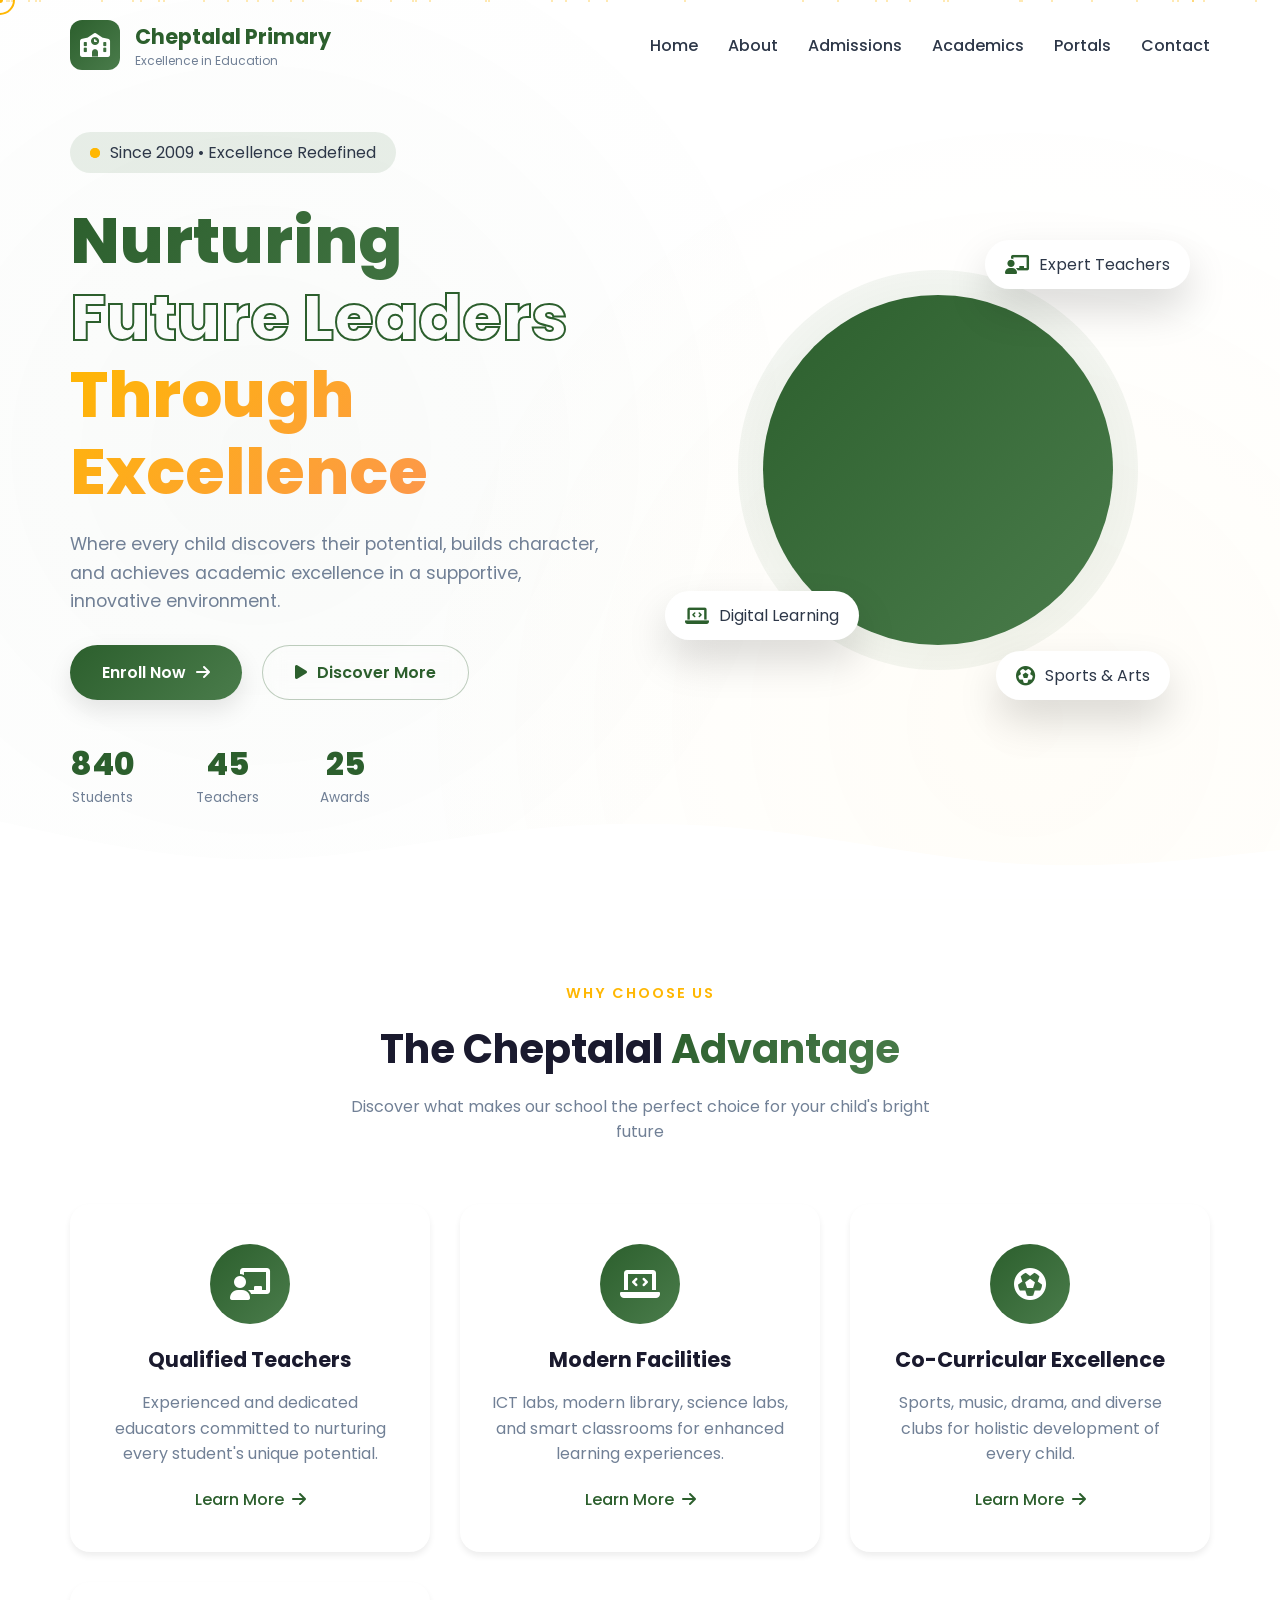
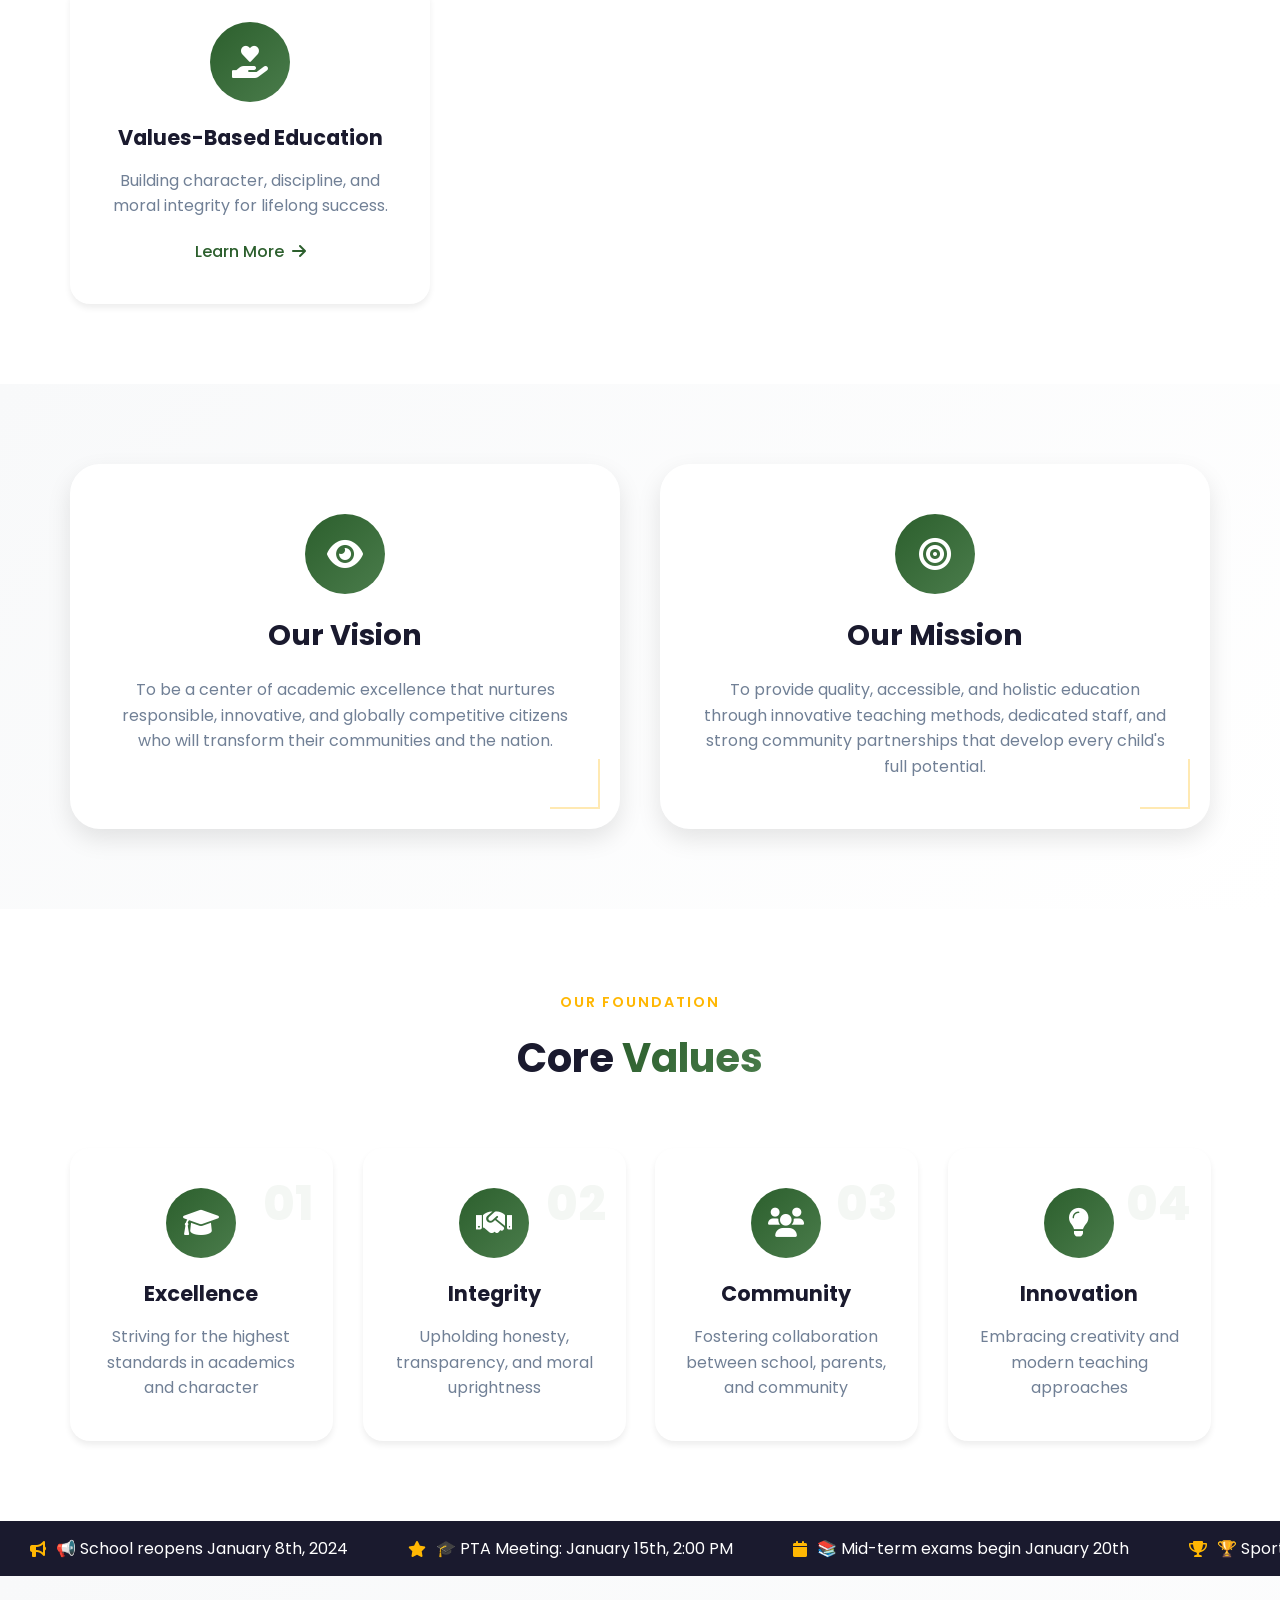
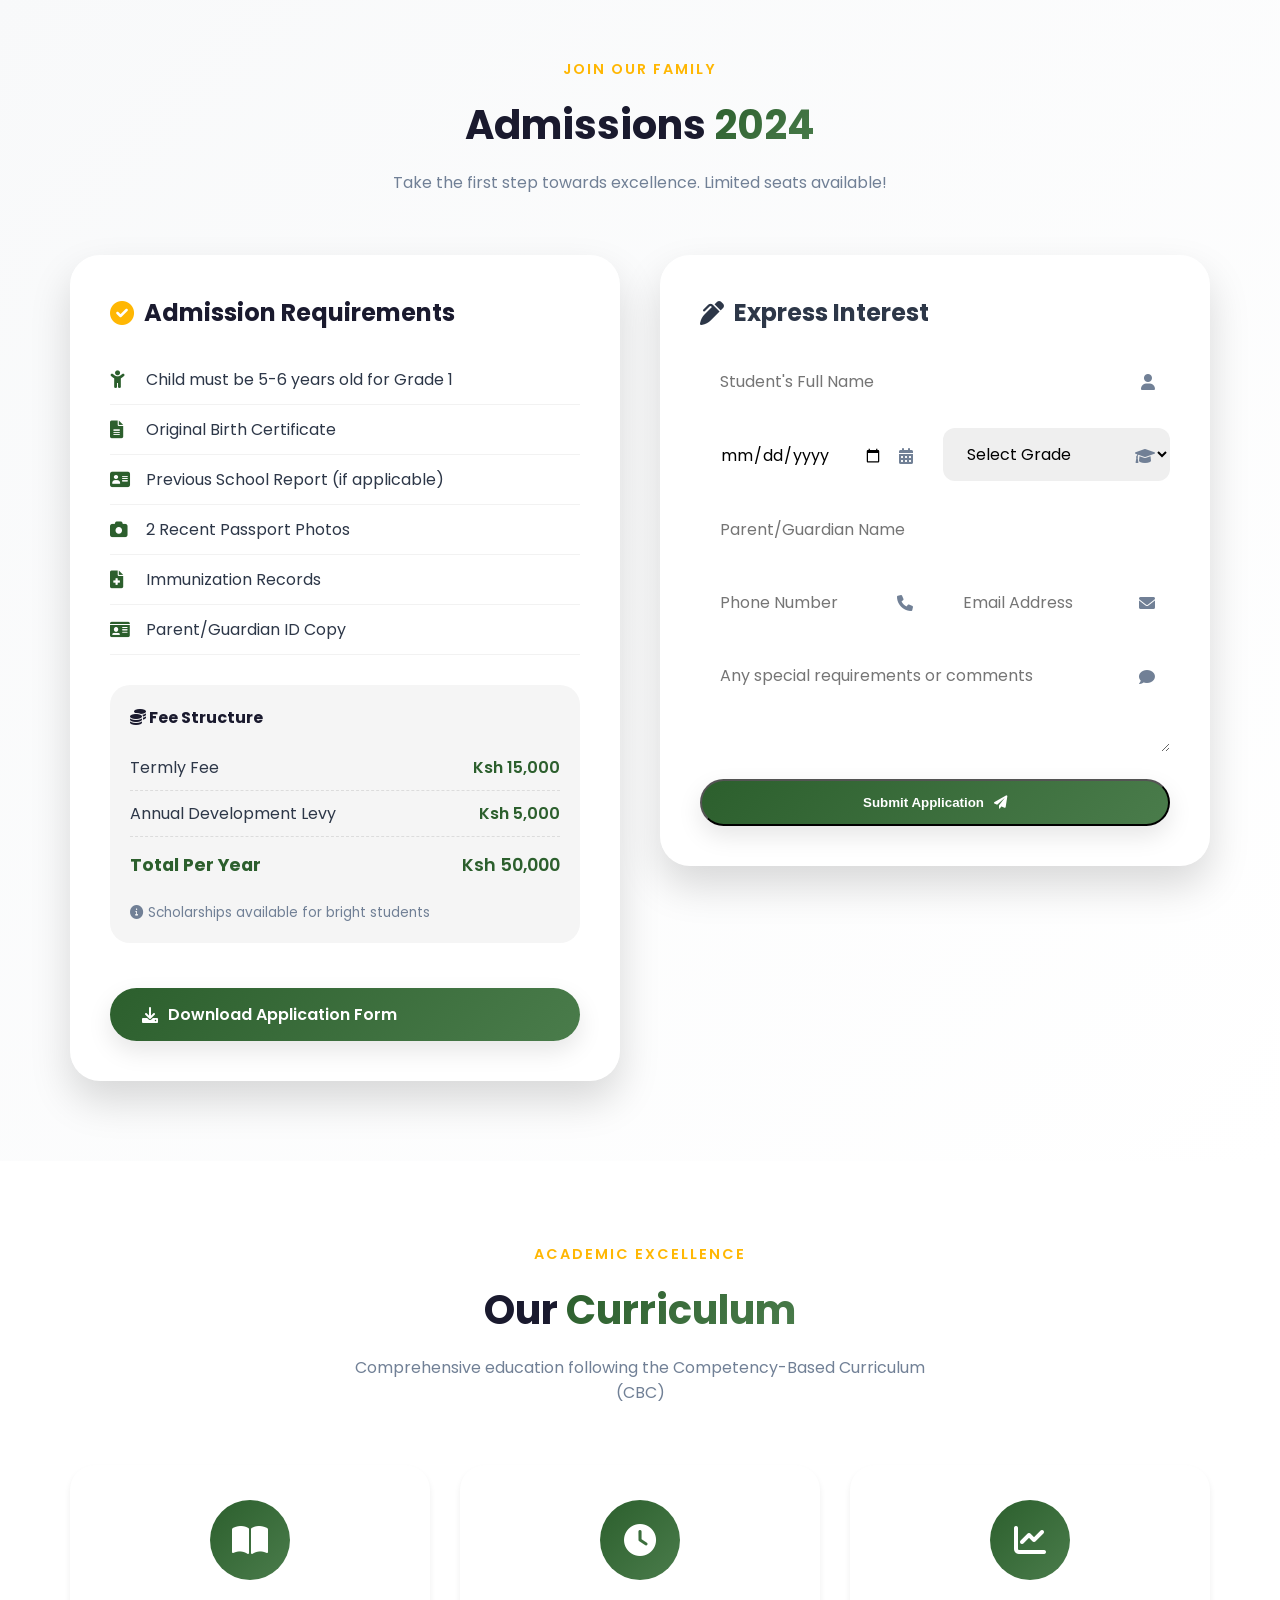
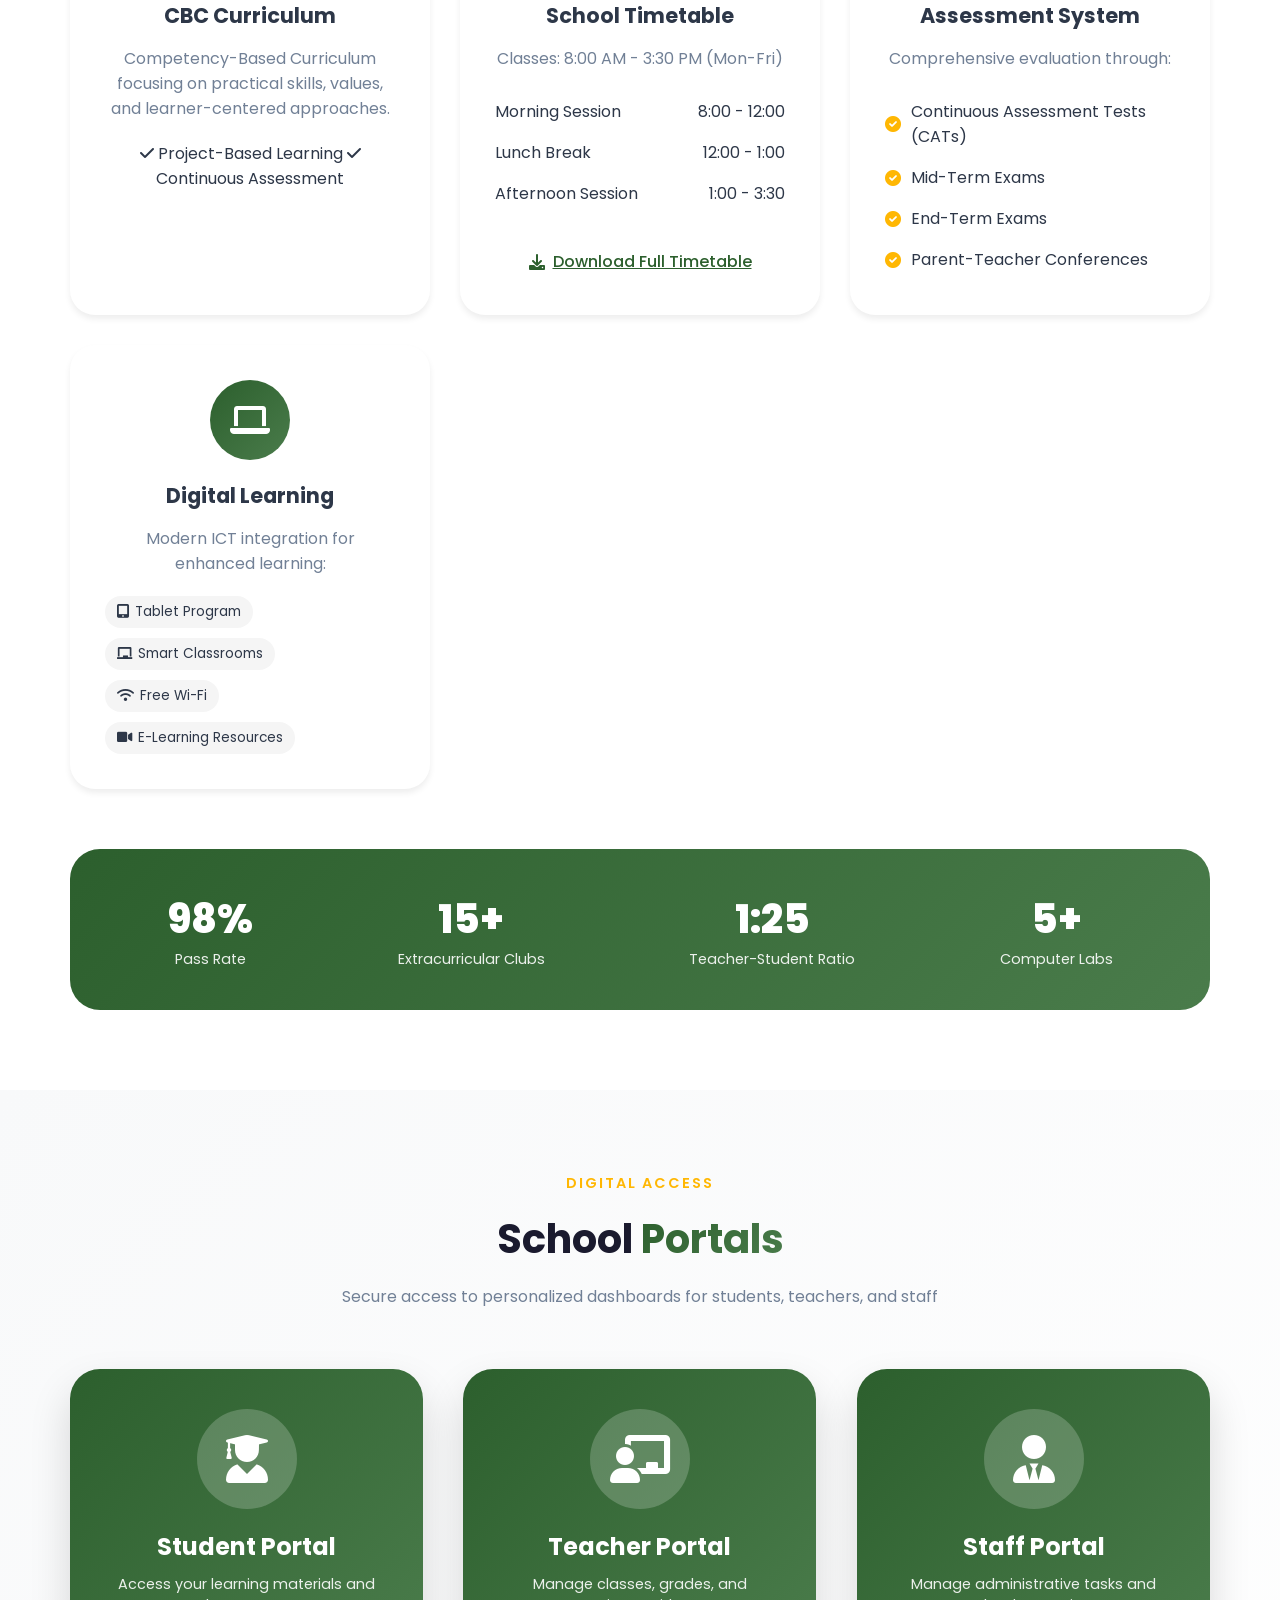
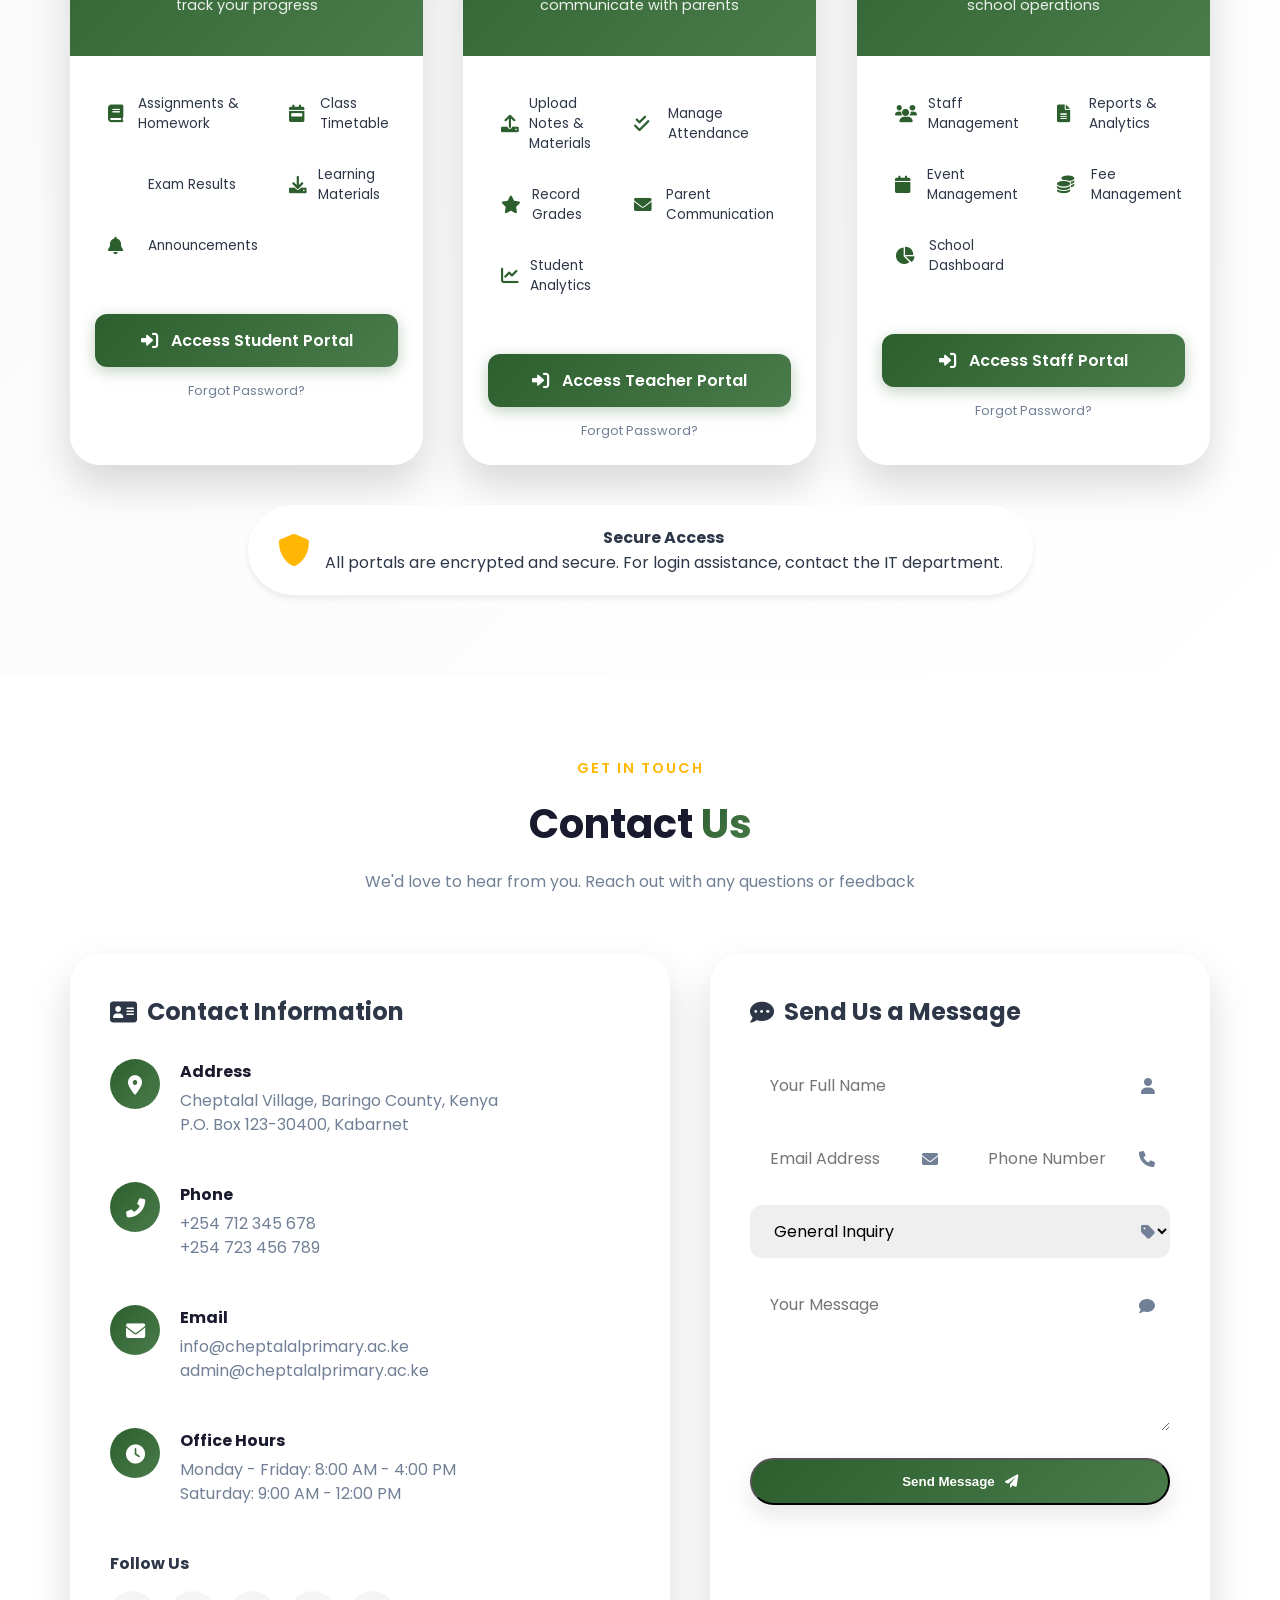
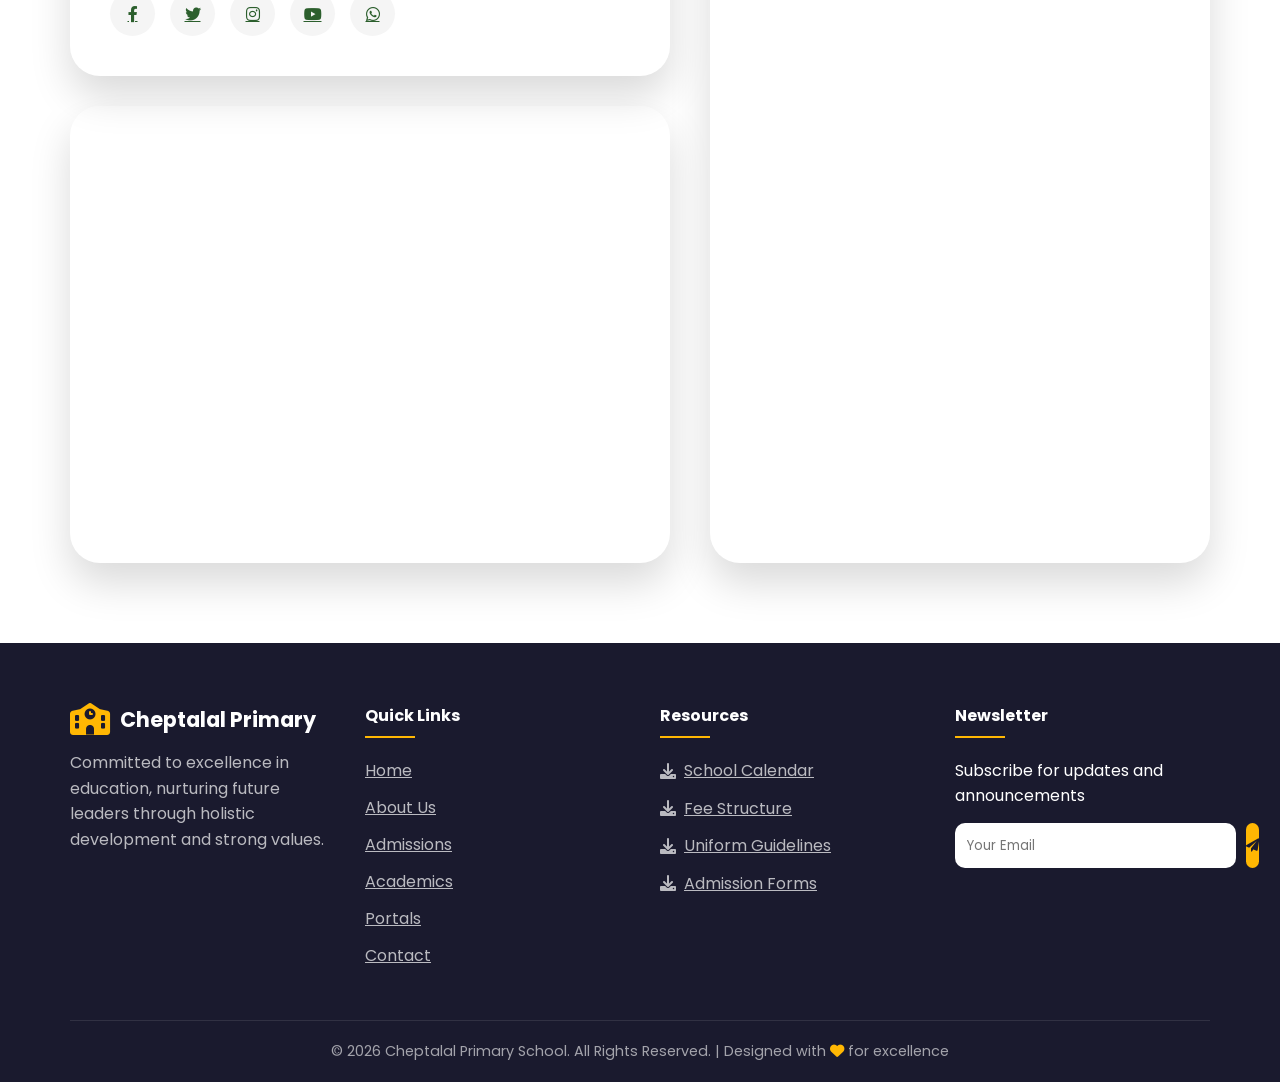
==== commit c9865605: "Creating the school portals." ====
--- a/INDEX.html
+++ b/INDEX.html
@@ -12,7 +12,8 @@
     />
     <meta
       name="keywords"
-      content="Cheptalal Primary School, Kenyan School, Education, Primary School"/>
+      content="Cheptalal Primary School, Kenyan School, Education, Primary School"
+    />
     <meta name="author" content="Cheptalal Primary School" />
     <title>Cheptalal Primary School | Excellence in Education</title>
 
@@ -394,8 +395,6 @@
       </div>
     </div>
 
-    <!-- Continue with remaining sections (similar styling) -->
-    <!-- Add more sections as needed -->
     <!-- ============================================= -->
     <!-- ADMISSIONS SECTION                            -->
     <!-- ============================================= -->
@@ -698,15 +697,10 @@
               </div>
             </div>
             <div class="portal-login">
-              <input type="text" placeholder="Student ID" class="login-input" />
-              <input
-                type="password"
-                placeholder="Password"
-                class="login-input"
-              />
-              <button class="btn btn-primary portal-btn">
-                <i class="fas fa-sign-in-alt"></i> Login to Student Portal
-              </button>
+              <a href="/PORTALS/STUDENT/student.html" class="portal-access-btn">
+                <i class="fas fa-sign-in-alt"></i>
+                <span>Access Student Portal</span>
+              </a>
               <a href="#" class="forgot-password">Forgot Password?</a>
             </div>
           </div>
@@ -747,15 +741,10 @@
               </div>
             </div>
             <div class="portal-login">
-              <input type="text" placeholder="Teacher ID" class="login-input" />
-              <input
-                type="password"
-                placeholder="Password"
-                class="login-input"
-              />
-              <button class="btn btn-primary portal-btn">
-                <i class="fas fa-sign-in-alt"></i> Login to Teacher Portal
-              </button>
+              <a href="/PORTALS/TEACHER/teacher.html" class="portal-access-btn">
+                <i class="fas fa-sign-in-alt"></i>
+                <span>Access Teacher Portal</span>
+              </a>
               <a href="#" class="forgot-password">Forgot Password?</a>
             </div>
           </div>
@@ -796,15 +785,10 @@
               </div>
             </div>
             <div class="portal-login">
-              <input type="text" placeholder="Staff ID" class="login-input" />
-              <input
-                type="password"
-                placeholder="Password"
-                class="login-input"
-              />
-              <button class="btn btn-primary portal-btn">
-                <i class="fas fa-sign-in-alt"></i> Login to Staff Portal
-              </button>
+              <a href="/PORTALS/STAFF/staff.html" class="portal-access-btn">
+                <i class="fas fa-sign-in-alt"></i>
+                <span>Access Staff Portal</span>
+              </a>
               <a href="#" class="forgot-password">Forgot Password?</a>
             </div>
           </div>
@@ -911,14 +895,14 @@
 
             <div class="map-container">
               <iframe
-                src="https://www.google.com/maps/embed?pb=!1m18!1m12!1m3!1d63850.123456789!2d35.742!3d0.492!2m3!1f0!2f0!3f0!3m2!1i1024!2i768!4f13.1!3m3!1m2!1s0x0%3A0x0!2zMMKwMjknMzEuMiJOIDM1wrA0NCc1Mi4wIkU!5e0!3m2!1sen!2ske!4v1234567890123!5m2!1sen!2ske"
-                width="100%"
-                height="250"
-                style="border: 0; border-radius: 15px"
+                src="https://www.google.com/maps/embed?pb=!1m16!1m12!1m3!1d812.0272298224643!2d35.373589309989484!3d-0.61223226965288!2m3!1f0!2f0!3f0!3m2!1i1024!2i768!4f13.1!2m1!1scheptalal%20primary%20school!5e1!3m2!1sen!2ske!4v1774428603109!5m2!1sen!2ske"
+                width="600"
+                height="450"
+                style="border: 0"
                 allowfullscreen=""
                 loading="lazy"
-              >
-              </iframe>
+                referrerpolicy="no-referrer-when-downgrade"
+              ></iframe>
             </div>
           </div>
 
@@ -1028,59 +1012,13 @@
         </div>
         <div class="footer-bottom">
           <p>
-            &copy; 2024 Cheptalal Primary School. All Rights Reserved. |
+            &copy; 2026 Cheptalal Primary School. All Rights Reserved. |
             Designed with <i class="fas fa-heart"></i> for excellence
           </p>
         </div>
       </div>
     </footer>
 
-    <!-- Additional JavaScript for new sections -->
-    <script>
-      // Form submissions for new sections
-      const admissionForm = document.getElementById("admissionForm");
-      const contactForm = document.getElementById("contactForm");
-
-      if (admissionForm) {
-        admissionForm.addEventListener("submit", (e) => {
-          e.preventDefault();
-          alert(
-            "Thank you for your application! Our admissions team will contact you shortly.",
-          );
-          admissionForm.reset();
-        });
-      }
-
-      if (contactForm) {
-        contactForm.addEventListener("submit", (e) => {
-          e.preventDefault();
-          alert(
-            "Thank you for your message! We will get back to you within 24 hours.",
-          );
-          contactForm.reset();
-        });
-      }
-
-      // Portal Login Buttons
-      const portalBtns = document.querySelectorAll(".portal-btn");
-      portalBtns.forEach((btn) => {
-        btn.addEventListener("click", () => {
-          alert(
-            "This is a demo portal. In production, this would redirect to the secure login page.",
-          );
-        });
-      });
-
-      // Newsletter Form
-      const newsletterForm = document.querySelector(".newsletter-form");
-      if (newsletterForm) {
-        newsletterForm.addEventListener("submit", (e) => {
-          e.preventDefault();
-          alert("Thank you for subscribing to our newsletter!");
-          newsletterForm.reset();
-        });
-      }
-    </script>
     <script src="https://unpkg.com/aos@2.3.1/dist/aos.js"></script>
     <script>
       // Initialize AOS
@@ -1174,6 +1112,40 @@
           header.classList.remove("scrolled");
         }
       });
+
+      // Form submissions for new sections
+      const admissionForm = document.getElementById("admissionForm");
+      const contactForm = document.getElementById("contactForm");
+
+      if (admissionForm) {
+        admissionForm.addEventListener("submit", (e) => {
+          e.preventDefault();
+          alert(
+            "Thank you for your application! Our admissions team will contact you shortly.",
+          );
+          admissionForm.reset();
+        });
+      }
+
+      if (contactForm) {
+        contactForm.addEventListener("submit", (e) => {
+          e.preventDefault();
+          alert(
+            "Thank you for your message! We will get back to you within 24 hours.",
+          );
+          contactForm.reset();
+        });
+      }
+
+      // Newsletter Form
+      const newsletterForm = document.querySelector(".newsletter-form");
+      if (newsletterForm) {
+        newsletterForm.addEventListener("submit", (e) => {
+          e.preventDefault();
+          alert("Thank you for subscribing to our newsletter!");
+          newsletterForm.reset();
+        });
+      }
     </script>
   </body>
 </html>
--- a/style.css
+++ b/style.css
@@ -1856,3 +1856,95 @@
     font-size: 2rem;
   }
 }
+/* ============================================= */
+/* PORTAL ACCESS BUTTON STYLES                   */
+/* ============================================= */
+
+.portal-access-btn {
+  display: flex;
+  align-items: center;
+  justify-content: center;
+  gap: 12px;
+  width: 100%;
+  padding: 14px 20px;
+  background: linear-gradient(135deg, #2c5f2d 0%, #4a7c4b 100%);
+  color: white;
+  text-decoration: none;
+  border-radius: 12px;
+  font-weight: 600;
+  font-size: 1rem;
+  transition: all 0.3s ease;
+  position: relative;
+  overflow: hidden;
+  cursor: pointer;
+  border: none;
+  margin-bottom: 15px;
+  box-shadow: 0 4px 15px rgba(44, 95, 45, 0.3);
+}
+
+.portal-access-btn::before {
+  content: "";
+  position: absolute;
+  top: 0;
+  left: -100%;
+  width: 100%;
+  height: 100%;
+  background: linear-gradient(
+    90deg,
+    transparent,
+    rgba(255, 255, 255, 0.3),
+    transparent
+  );
+  transition: left 0.5s ease;
+}
+
+.portal-access-btn:hover::before {
+  left: 100%;
+}
+
+.portal-access-btn:hover {
+  transform: translateY(-3px);
+  box-shadow: 0 8px 25px rgba(44, 95, 45, 0.4);
+  background: linear-gradient(135deg, #1e3a1e 0%, #2c5f2d 100%);
+}
+
+.portal-access-btn i {
+  font-size: 1.1rem;
+  transition: transform 0.3s ease;
+}
+
+.portal-access-btn:hover i {
+  transform: translateX(3px);
+}
+
+.portal-access-btn span {
+  font-weight: 600;
+}
+
+/* Forgot Password Link Styling */
+.forgot-password {
+  display: block;
+  text-align: center;
+  color: var(--text-light);
+  font-size: 0.8rem;
+  text-decoration: none;
+  transition: all 0.3s ease;
+  margin-top: 5px;
+}
+
+.forgot-password:hover {
+  color: var(--primary);
+  text-decoration: underline;
+}
+
+/* Remove old portal button styles */
+.portal-btn {
+  display: none;
+}
+
+/* Ensure portal login container has proper spacing */
+.portal-login {
+  padding: 20px 25px 25px 25px;
+  background: white;
+  border-radius: 0 0 20px 20px;
+}
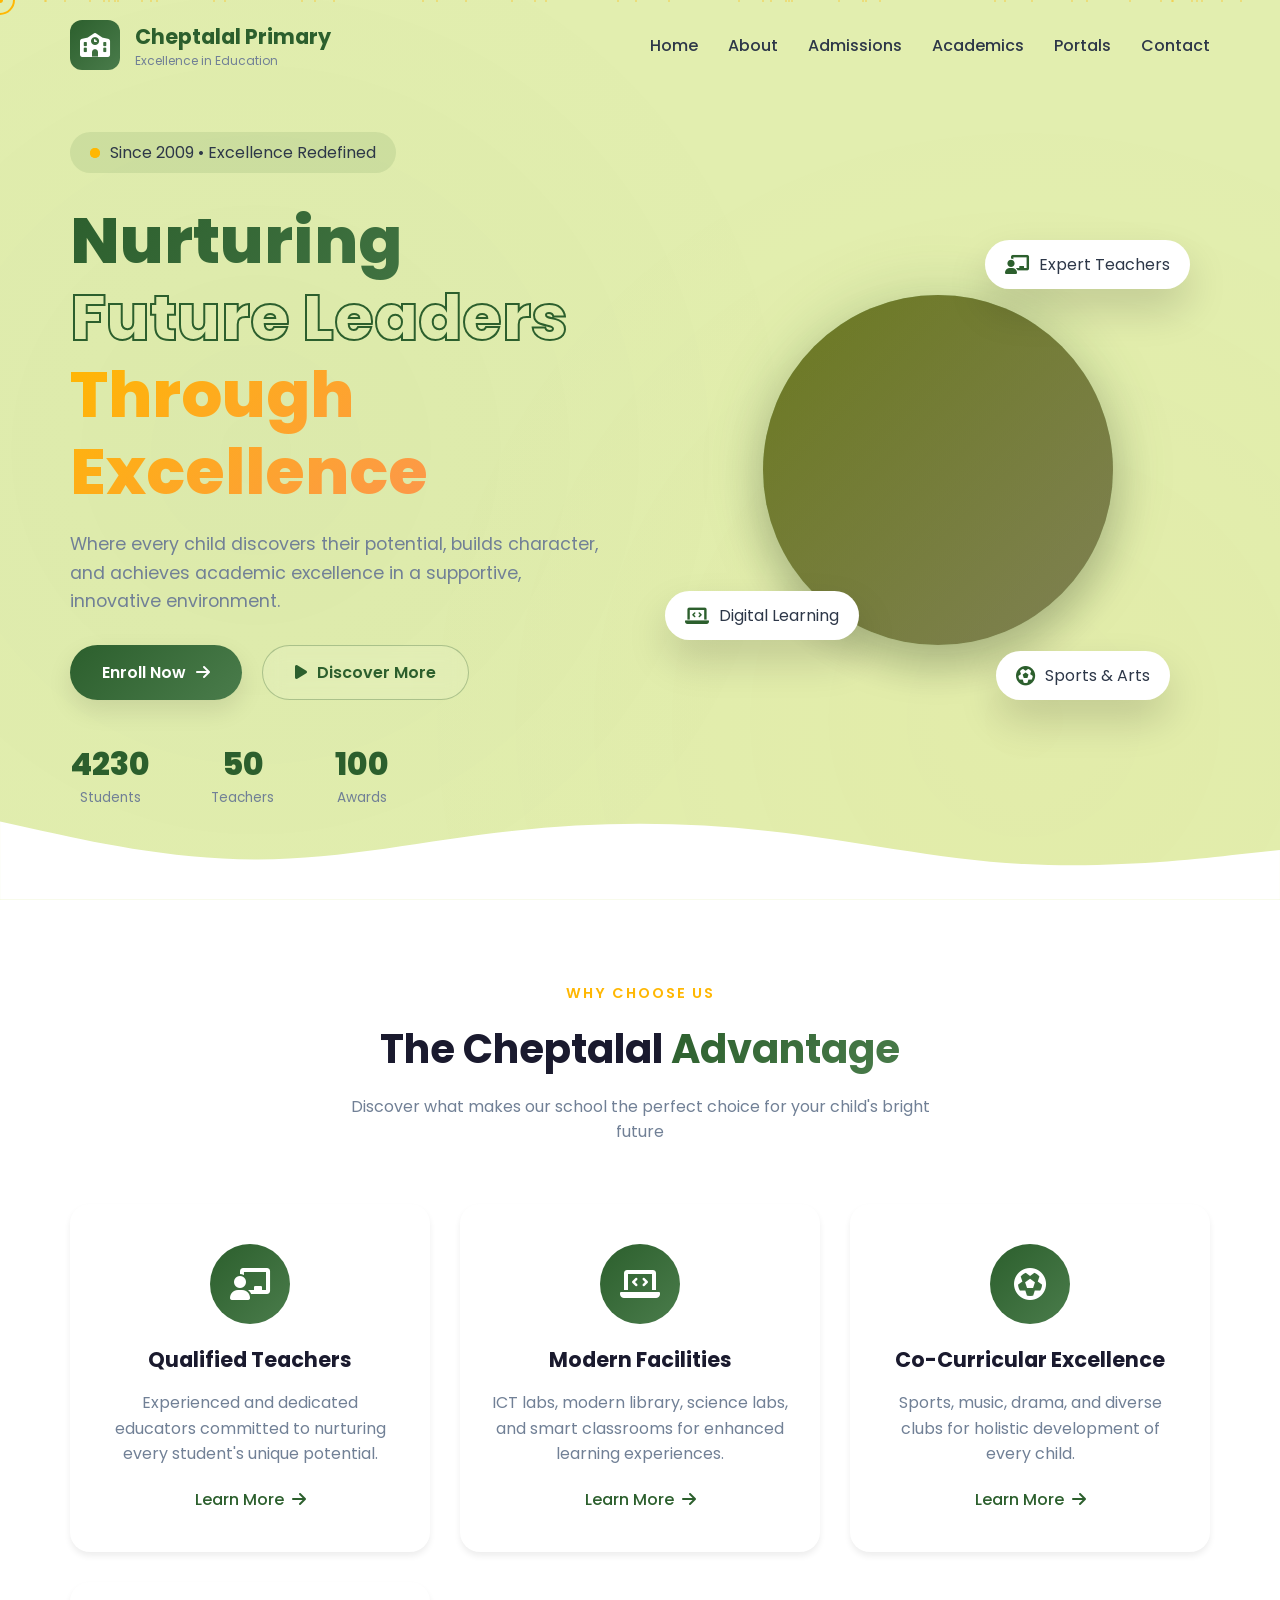
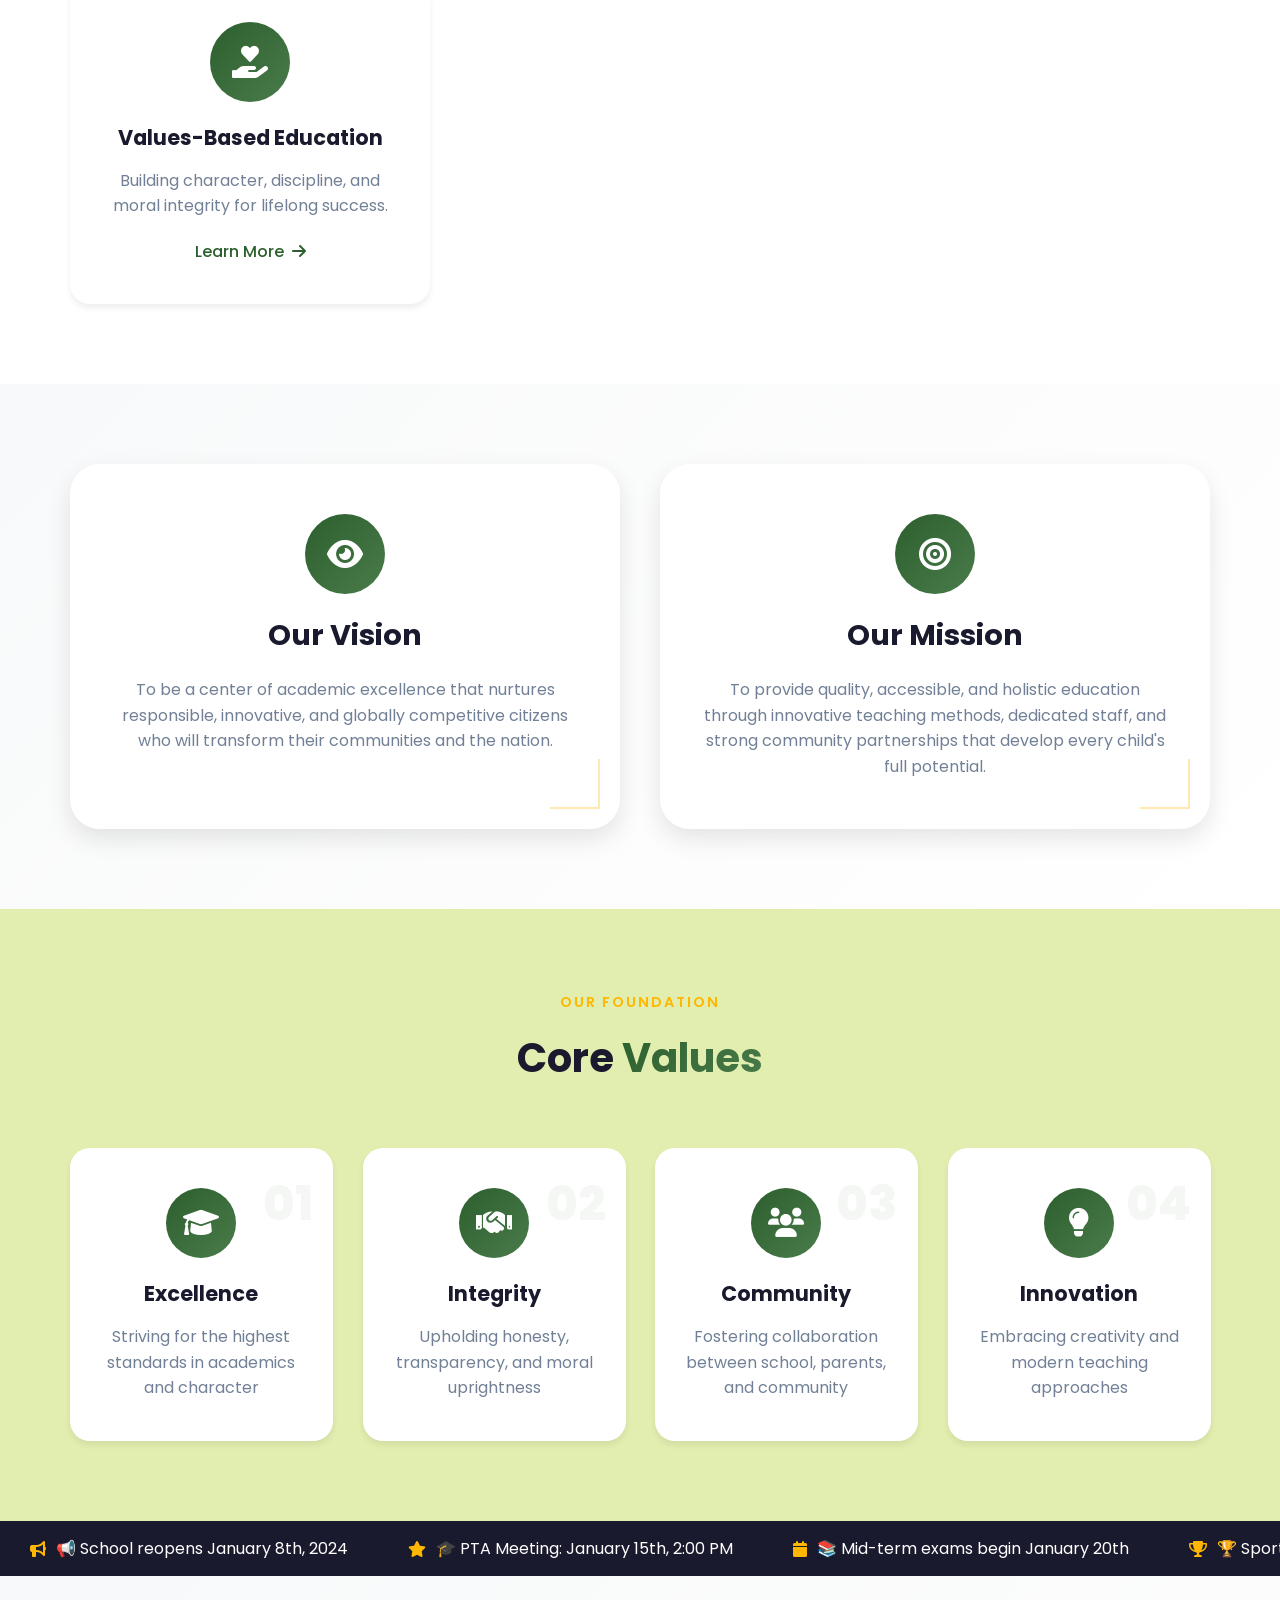
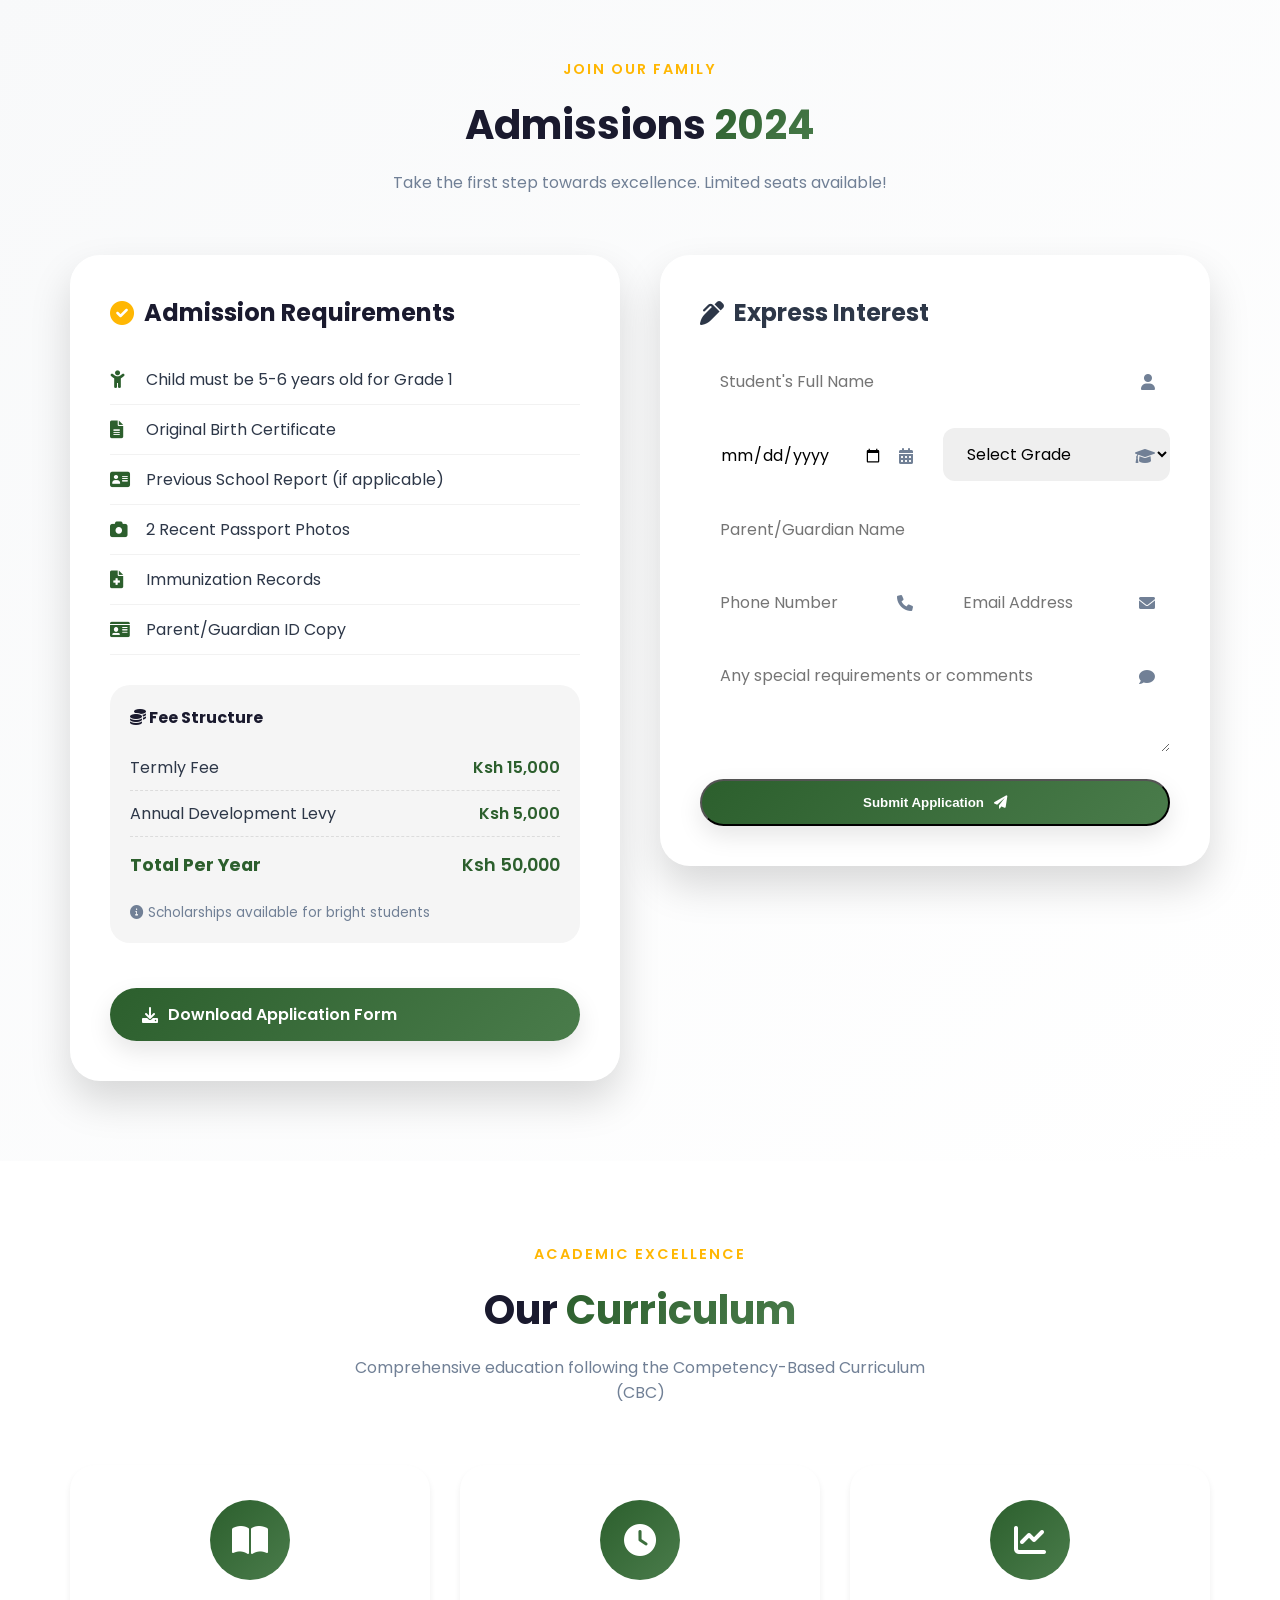
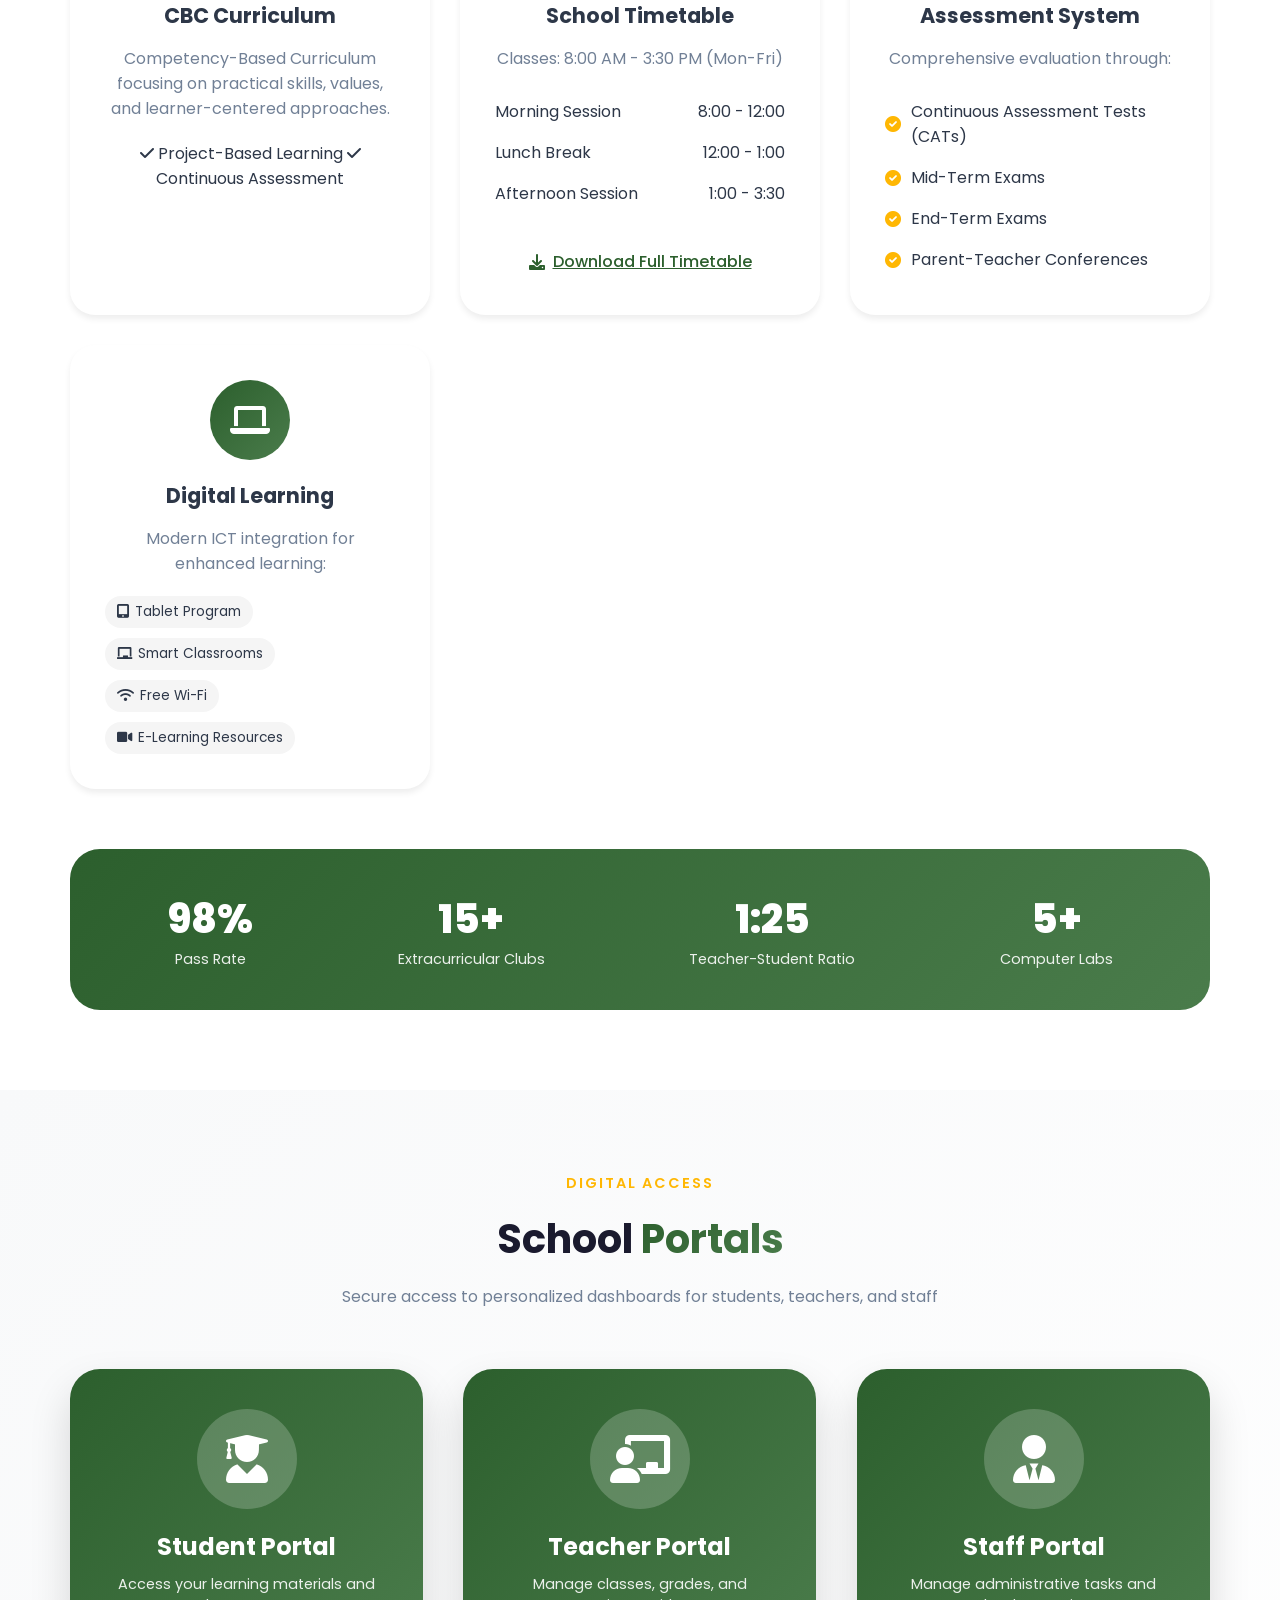
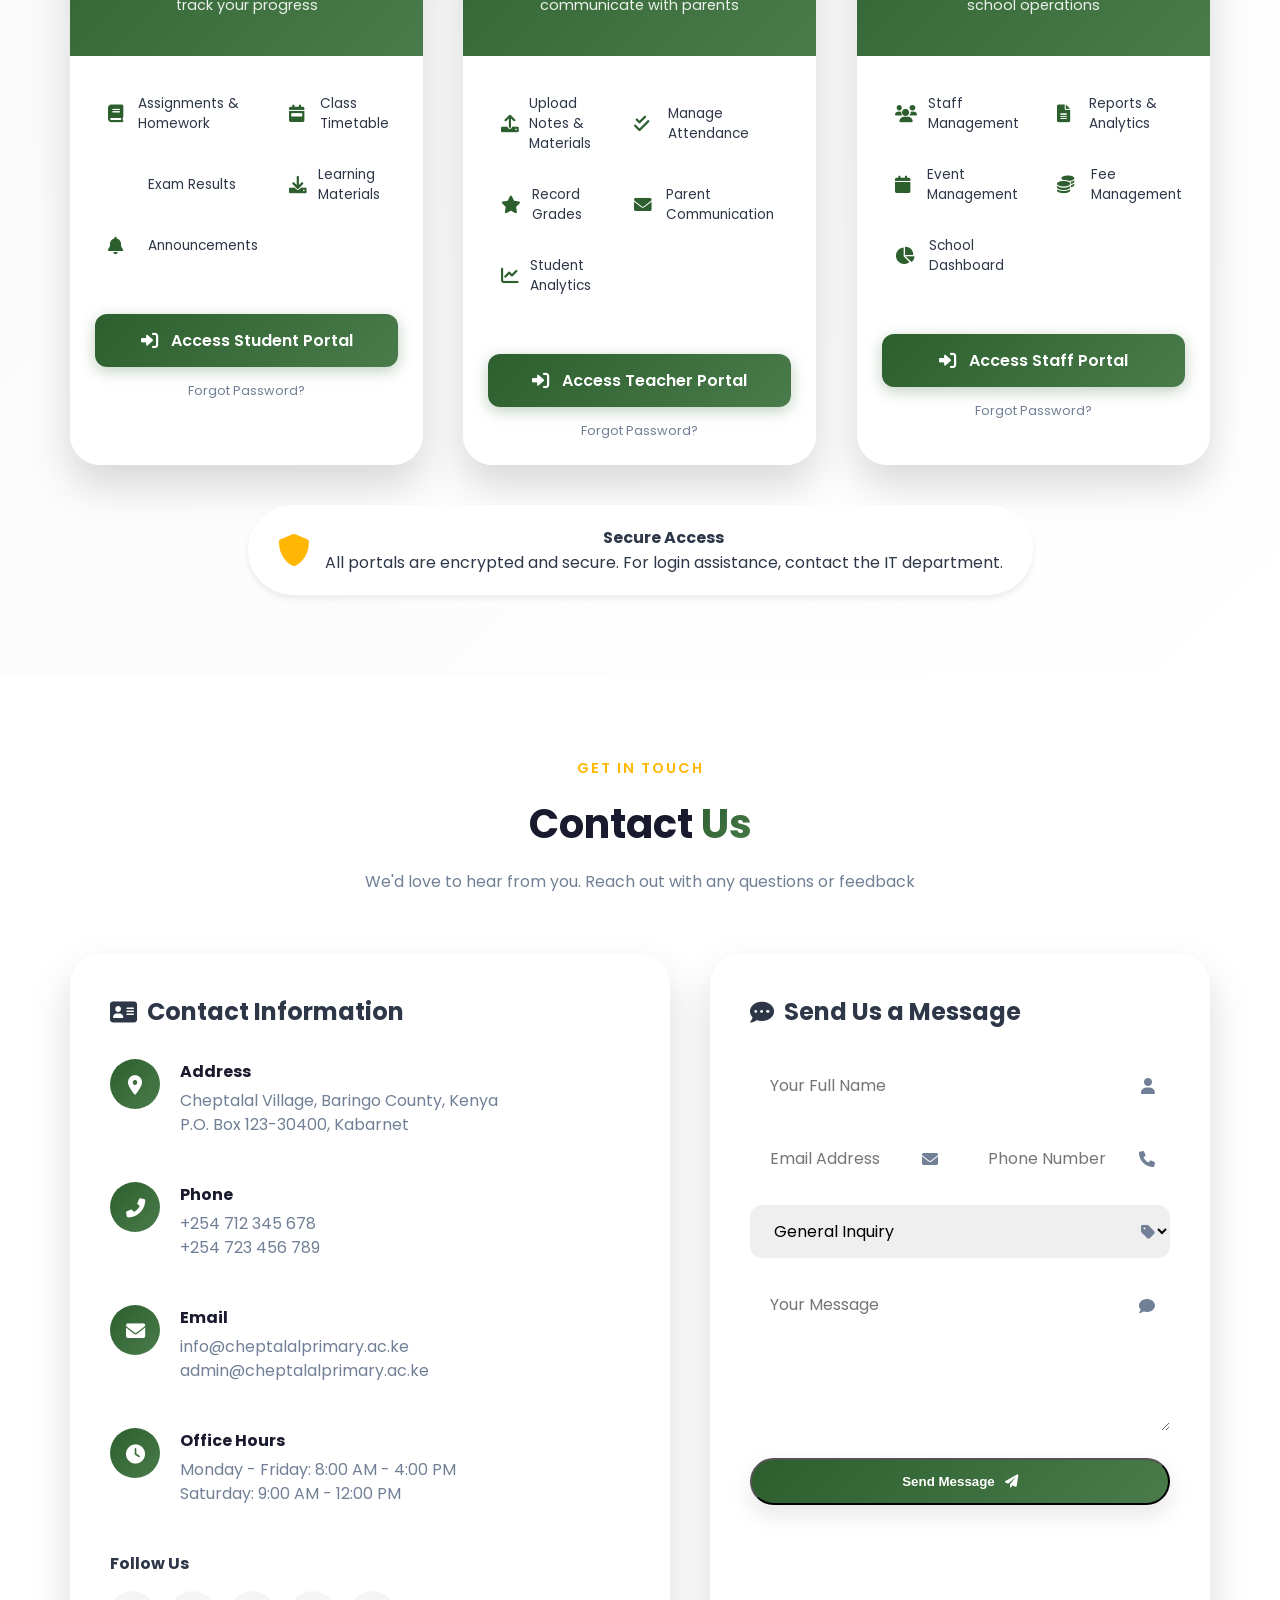
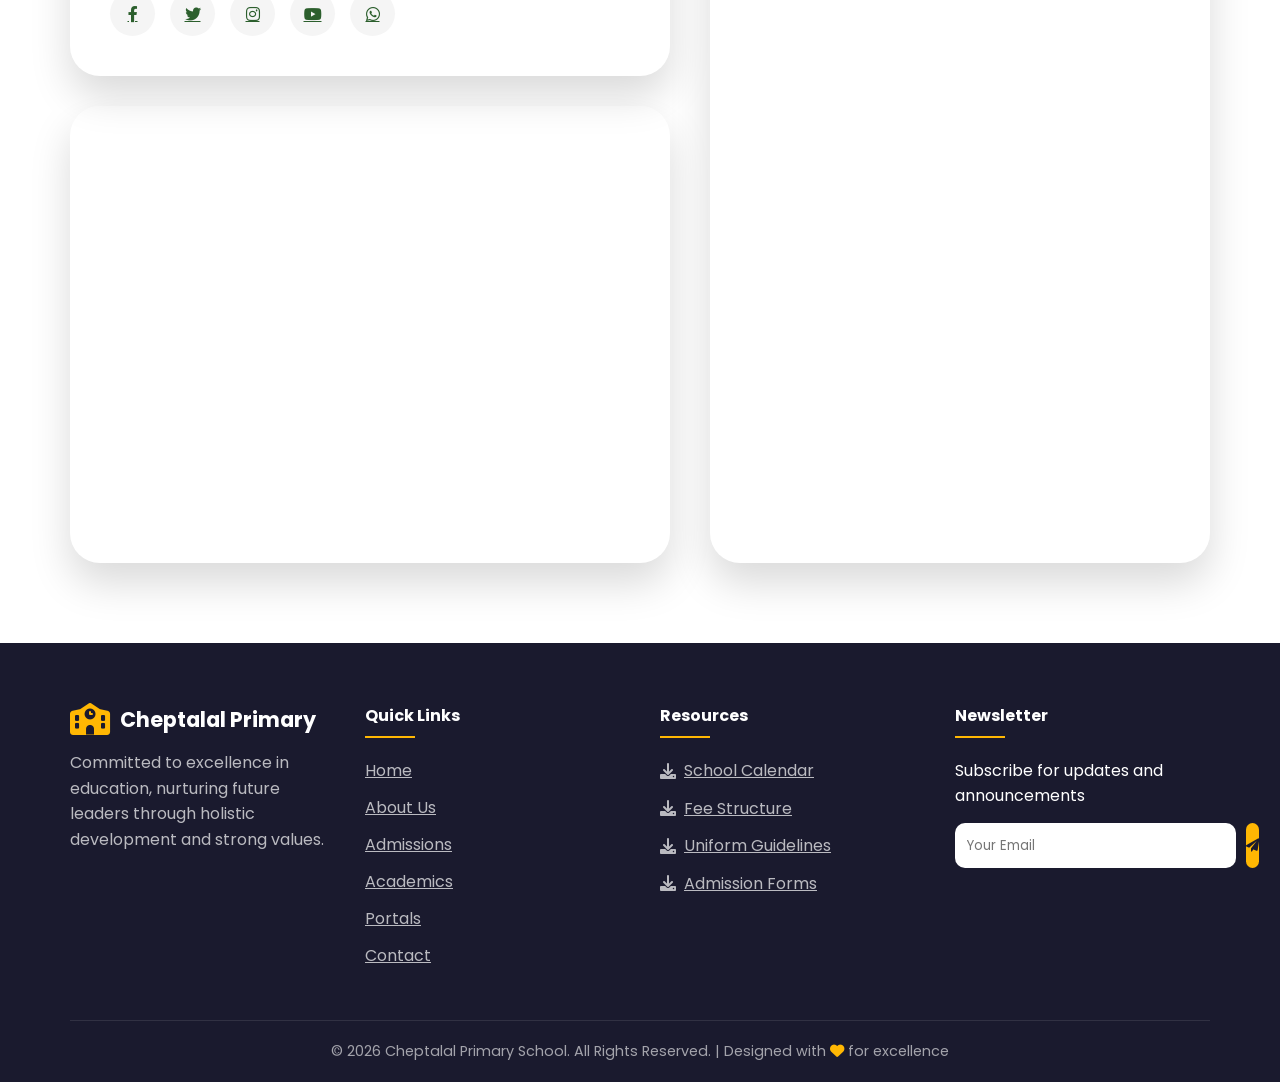
==== commit a2451061: "trying to link" ====
--- a/INDEX.html
+++ b/INDEX.html
@@ -28,7 +28,6 @@
       rel="stylesheet"
       href="https://cdnjs.cloudflare.com/ajax/libs/font-awesome/6.0.0/css/all.min.css"
     />
-
     <!-- AOS Animation Library -->
     <link href="https://unpkg.com/aos@2.3.1/dist/aos.css" rel="stylesheet" />
 
@@ -50,7 +49,7 @@
     <div class="preloader">
       <div class="preloader-content">
         <div class="preloader-ring"></div>
-        <div class="preloader-text">Cheptalal</div>
+        <div class="preloader-text">Cheptalal Primary School</div>
         <div class="preloader-dots">
           <span></span><span></span><span></span>
         </div>
@@ -90,7 +89,7 @@
       </div>
     </header>
 
-    <!-- Hero Section - Stunning Landing -->
+    <!-- Hero Section-->
     <section id="home" class="hero">
       <div class="container">
         <div class="hero-wrapper">
@@ -121,17 +120,17 @@
             </div>
             <div class="hero-stats">
               <div class="stat-item">
-                <div class="stat-number" data-target="1200">0</div>
+                <div class="stat-number" data-target="6000">0</div>
                 <div class="stat-label">Students</div>
               </div>
               <div class="stat-divider"></div>
               <div class="stat-item">
-                <div class="stat-number" data-target="45">0</div>
+                <div class="stat-number" data-target="50">0</div>
                 <div class="stat-label">Teachers</div>
               </div>
               <div class="stat-divider"></div>
               <div class="stat-item">
-                <div class="stat-number" data-target="25">0</div>
+                <div class="stat-number" data-target="100">0</div>
                 <div class="stat-label">Awards</div>
               </div>
             </div>
@@ -156,10 +155,18 @@
             <div class="hero-image-container">
               <div class="hero-image-glow"></div>
               <div class="hero-image">
-                <img
-                  src="https://via.placeholder.com/500x500/2c5f2d/ffffff?text=Students+Learning"
-                  alt="Students"
-                />
+                <!-- <img
+                  src="/assests/land.jpg"
+                  alt="Cheptalal Primary School Students"
+                  loading="eager"
+                  fetchpriority="high"
+                  style="
+                    width: 100%;
+                    height: 100%;
+                    object-fit: cover;
+                    object-position: center;
+                  "
+                /> -->
               </div>
             </div>
           </div>
--- a/style.css
+++ b/style.css
@@ -1,6 +1,5 @@
-/* ============================================= */
-/* VARIABLES & RESET                             */
-/* ============================================= */
+/* VARIABLES & RESET*/
+
 :root {
   --primary: #2c5f2d;
   --primary-dark: #1e3a1e;
@@ -35,6 +34,7 @@
   color: var(--text-dark);
   overflow-x: hidden;
   cursor: none;
+  background-color: #e2eeaf;
 }
 
 @media (max-width: 768px) {
@@ -46,10 +46,7 @@
     display: none;
   }
 }
-
-/* ============================================= */
-/* CUSTOM CURSOR                                 */
-/* ============================================= */
+/* CUSTOM CURSOR */
 .custom-cursor {
   width: 30px;
   height: 30px;
@@ -61,7 +58,6 @@
   transition: all 0.2s ease;
   transform: translate(-50%, -50%);
 }
-
 .cursor-dot {
   width: 6px;
   height: 6px;
@@ -73,17 +69,13 @@
   transition: 0.1s;
   transform: translate(-50%, -50%);
 }
-
 .custom-cursor.hover {
   width: 50px;
   height: 50px;
   background: rgba(255, 183, 3, 0.1);
   border-color: var(--secondary);
 }
-
-/* ============================================= */
-/* PRELOADER                                     */
-/* ============================================= */
+/* PRELOADER*/
 .preloader {
   position: fixed;
   top: 0;
@@ -97,11 +89,9 @@
   z-index: 10000;
   transition: opacity 0.5s ease;
 }
-
 .preloader-content {
   text-align: center;
 }
-
 .preloader-ring {
   width: 80px;
   height: 80px;
@@ -111,7 +101,6 @@
   animation: spin 1s linear infinite;
   margin: 0 auto 20px;
 }
-
 .preloader-text {
   color: var(--secondary);
   font-size: 1.5rem;
@@ -119,11 +108,9 @@
   letter-spacing: 2px;
   animation: pulse 1.5s ease-in-out infinite;
 }
-
 .preloader-dots {
   margin-top: 15px;
 }
-
 .preloader-dots span {
   display: inline-block;
   width: 8px;
@@ -133,7 +120,6 @@
   margin: 0 3px;
   animation: bounce 0.6s infinite alternate;
 }
-
 .preloader-dots span:nth-child(2) {
   animation-delay: 0.2s;
 }
@@ -162,10 +148,7 @@
     transform: translateY(-10px);
   }
 }
-
-/* ============================================= */
-/* ANIMATED BACKGROUND                           */
-/* ============================================= */
+/* ANIMATED BACKGROUND*/
 .animated-bg {
   position: fixed;
   top: 0;
@@ -175,7 +158,6 @@
   z-index: -2;
   overflow: hidden;
 }
-
 .gradient-bg {
   position: absolute;
   width: 100%;
@@ -192,13 +174,11 @@
       transparent 50%
     );
 }
-
 .particles {
   position: absolute;
   width: 100%;
   height: 100%;
 }
-
 .particle {
   position: absolute;
   width: 2px;
@@ -207,7 +187,6 @@
   opacity: 0.3;
   animation: floatParticle linear infinite;
 }
-
 @keyframes floatParticle {
   from {
     transform: translateY(100vh) rotate(0deg);
@@ -224,10 +203,7 @@
     opacity: 0;
   }
 }
-
-/* ============================================= */
-/* HEADER                                        */
-/* ============================================= */
+/* HEADER*/
 .header {
   position: fixed;
   top: 0;
@@ -238,32 +214,27 @@
   transition: all 0.3s ease;
   background: transparent;
 }
-
 .header.scrolled {
   background: rgba(255, 255, 255, 0.95);
   backdrop-filter: blur(10px);
   padding: 10px 0;
   box-shadow: var(--shadow-sm);
 }
-
 .container {
   max-width: 1200px;
   margin: 0 auto;
   padding: 0 30px;
 }
-
 .navbar {
   display: flex;
   justify-content: space-between;
   align-items: center;
 }
-
 .logo {
   display: flex;
   align-items: center;
   gap: 15px;
 }
-
 .logo-3d {
   width: 50px;
   height: 50px;
@@ -271,7 +242,6 @@
   transform-style: preserve-3d;
   animation: rotateLogo 10s linear infinite;
 }
-
 .logo-front,
 .logo-back {
   position: absolute;
@@ -286,11 +256,9 @@
   color: white;
   backface-visibility: hidden;
 }
-
 .logo-back {
   transform: rotateY(180deg);
 }
-
 @keyframes rotateLogo {
   from {
     transform: rotateY(0deg);
@@ -299,25 +267,21 @@
     transform: rotateY(360deg);
   }
 }
-
 .logo-text h1 {
   font-size: 1.3rem;
   font-weight: 700;
   color: var(--primary);
   margin: 0;
 }
-
 .logo-text p {
   font-size: 0.75rem;
   color: var(--text-light);
 }
-
 .nav-menu {
   display: flex;
   gap: 30px;
   list-style: none;
 }
-
 .nav-link {
   text-decoration: none;
   color: var(--text-dark);
@@ -325,7 +289,6 @@
   position: relative;
   transition: color 0.3s;
 }
-
 .nav-link::after {
   content: "";
   position: absolute;
@@ -336,25 +299,19 @@
   background: var(--secondary);
   transition: width 0.3s;
 }
-
 .nav-link:hover::after,
 .nav-link.active::after {
   width: 100%;
 }
-
 .nav-link:hover {
   color: var(--primary);
 }
-
 .menu-toggle {
   display: none;
   font-size: 1.5rem;
   cursor: pointer;
 }
-
-/* ============================================= */
-/* HERO SECTION - STUNNING LANDING               */
-/* ============================================= */
+/* HERO SECTION */
 .hero {
   min-height: 100vh;
   display: flex;
@@ -363,14 +320,12 @@
   overflow: hidden;
   padding: 120px 0 80px;
 }
-
 .hero-wrapper {
   display: grid;
   grid-template-columns: 1fr 1fr;
   gap: 50px;
   align-items: center;
 }
-
 .hero-badge {
   display: inline-flex;
   align-items: center;
@@ -381,7 +336,6 @@
   margin-bottom: 30px;
   position: relative;
 }
-
 .badge-pulse {
   width: 10px;
   height: 10px;
@@ -389,7 +343,6 @@
   border-radius: 50%;
   position: relative;
 }
-
 .badge-pulse::before {
   content: "";
   position: absolute;
@@ -417,7 +370,6 @@
   line-height: 1.2;
   margin-bottom: 20px;
 }
-
 .title-gradient {
   background: var(--gradient-1);
   -webkit-background-clip: text;
@@ -425,7 +377,6 @@
   color: transparent;
   display: block;
 }
-
 .title-outline {
   color: transparent;
   -webkit-text-stroke: 2px var(--primary);
@@ -439,20 +390,17 @@
   color: transparent;
   display: block;
 }
-
 .hero-description {
   font-size: 1.1rem;
   color: var(--text-light);
   margin-bottom: 30px;
   line-height: 1.6;
 }
-
 .hero-buttons {
   display: flex;
   gap: 20px;
   margin-bottom: 40px;
 }
-
 .btn {
   display: inline-flex;
   align-items: center;
@@ -465,13 +413,11 @@
   position: relative;
   overflow: hidden;
 }
-
 .btn-primary {
   background: var(--gradient-1);
   color: white;
   box-shadow: var(--shadow-md);
 }
-
 .btn-primary::before {
   content: "";
   position: absolute;
@@ -486,21 +432,17 @@
     width 0.6s,
     height 0.6s;
 }
-
 .btn-primary:hover::before {
   width: 300px;
   height: 300px;
 }
-
 .btn-primary:hover {
   transform: translateY(-3px);
   box-shadow: var(--shadow-lg);
 }
-
 .btn-glow {
   animation: glow 2s infinite;
 }
-
 @keyframes glow {
   0%,
   100% {
@@ -510,41 +452,34 @@
     box-shadow: 0 0 20px rgba(44, 95, 45, 0.8);
   }
 }
-
 .btn-outline-glass {
   background: rgba(255, 255, 255, 0.1);
   backdrop-filter: blur(10px);
   border: 1px solid rgba(44, 95, 45, 0.3);
   color: var(--primary);
 }
-
 .btn-outline-glass:hover {
   background: var(--primary);
   color: white;
   transform: translateY(-3px);
 }
-
 .hero-stats {
   display: flex;
   gap: 30px;
   align-items: center;
 }
-
 .stat-item {
   text-align: center;
 }
-
 .stat-number {
   font-size: 2rem;
   font-weight: 800;
   color: var(--primary);
 }
-
 .stat-label {
   font-size: 0.85rem;
   color: var(--text-light);
 }
-
 .stat-divider {
   width: 1px;
   height: 40px;
@@ -555,7 +490,94 @@
     transparent
   );
 }
-
+/* Enhanced Hero Image Styles */
+.hero-image {
+  width: 350px;
+  height: 350px;
+  background: var(--gradient-1);
+  border-radius: 50%;
+  overflow: hidden;
+  position: relative;
+  z-index: 2;
+  animation: floatImage 6s ease-in-out infinite;
+  box-shadow: 0 20px 40px rgba(0, 0, 0, 0.2);
+}
+
+.hero-image img {
+  width: 100%;
+  height: 100%;
+  object-fit: cover;
+  object-position: center;
+  /* Image optimization */
+  image-rendering: -webkit-optimize-contrast;
+  image-rendering: crisp-edges;
+  image-rendering: pixelated;
+  /* Smooth scaling */
+  transform: scale(1);
+  transition: transform 0.5s ease;
+}
+
+.hero-image:hover img {
+  transform: scale(1.05);
+}
+
+/* Enhanced glow effect */
+.hero-image-glow {
+  position: absolute;
+  width: 400px;
+  height: 400px;
+  background: radial-gradient(
+    circle,
+    rgba(44, 95, 45, 0.3),
+    rgba(255, 183, 3, 0.1),
+    transparent
+  );
+  border-radius: 50%;
+  animation: pulseGlow 3s ease-in-out infinite;
+  filter: blur(20px);
+  z-index: 1;
+}
+
+/* Optional: Add a subtle border */
+.hero-image::after {
+  content: "";
+  position: absolute;
+  top: -5px;
+  left: -5px;
+  right: -5px;
+  bottom: -5px;
+  background: linear-gradient(135deg, var(--secondary), var(--accent));
+  border-radius: 50%;
+  z-index: -1;
+  opacity: 0.3;
+  transition: opacity 0.3s ease;
+}
+
+.hero-image:hover::after {
+  opacity: 0.6;
+}
+
+@keyframes pulseGlow {
+  0%,
+  100% {
+    transform: scale(1);
+    opacity: 0.5;
+  }
+  50% {
+    transform: scale(1.2);
+    opacity: 0.8;
+  }
+}
+
+@keyframes floatImage {
+  0%,
+  100% {
+    transform: translateY(0);
+  }
+  50% {
+    transform: translateY(-15px);
+  }
+}
 /* Hero Visual */
 .hero-visual {
   position: relative;
